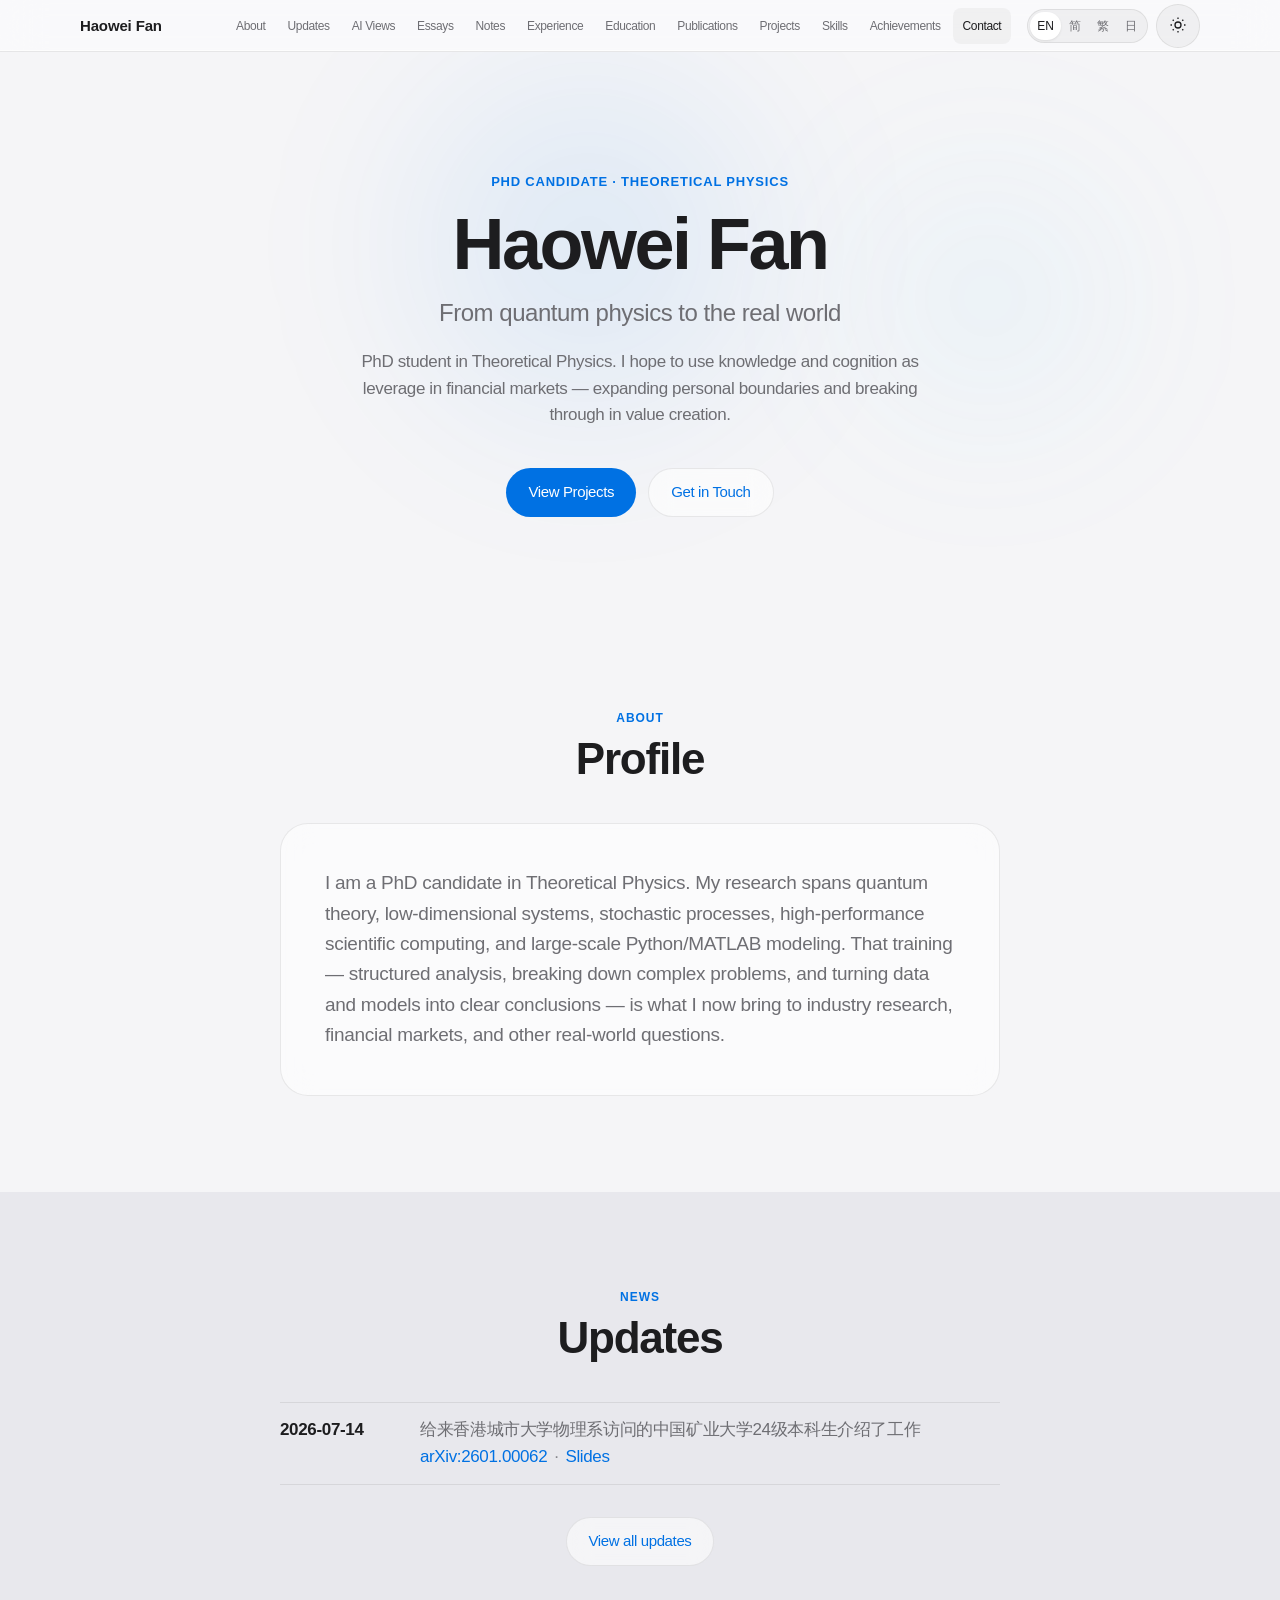
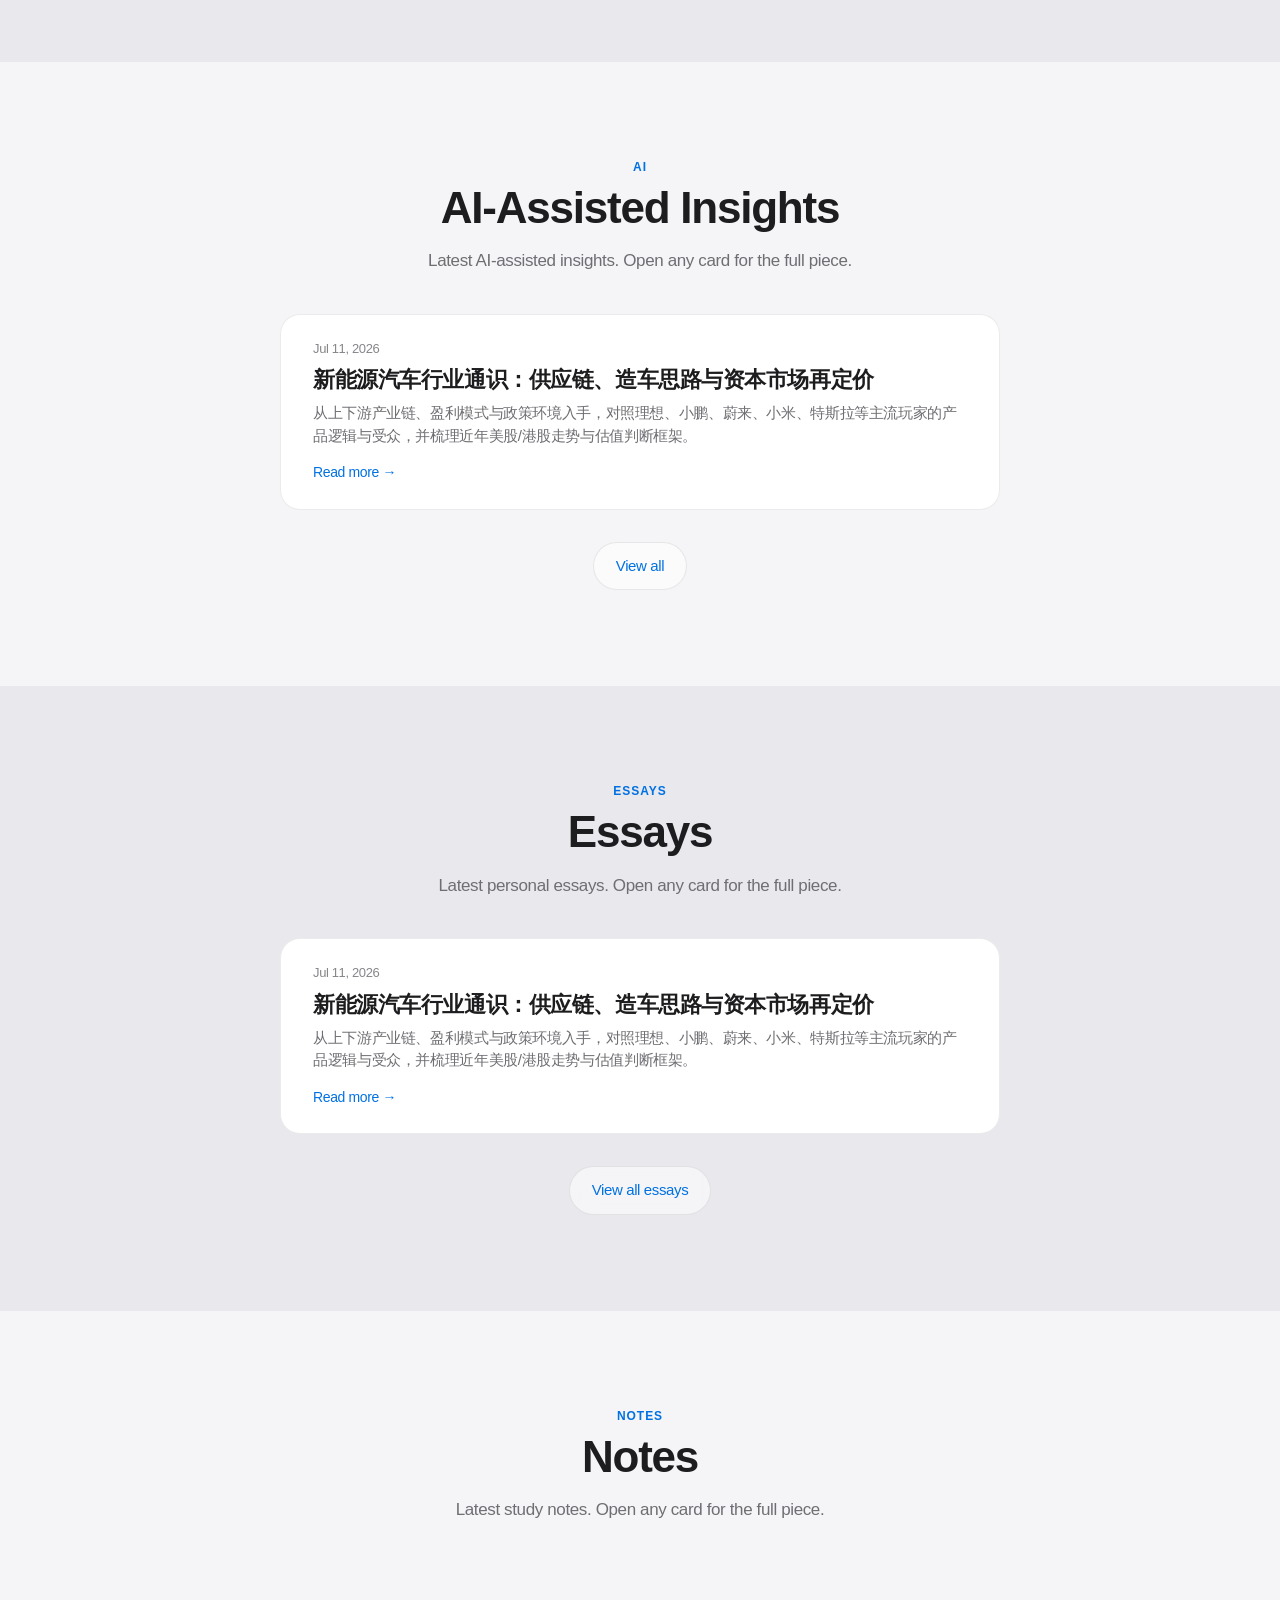
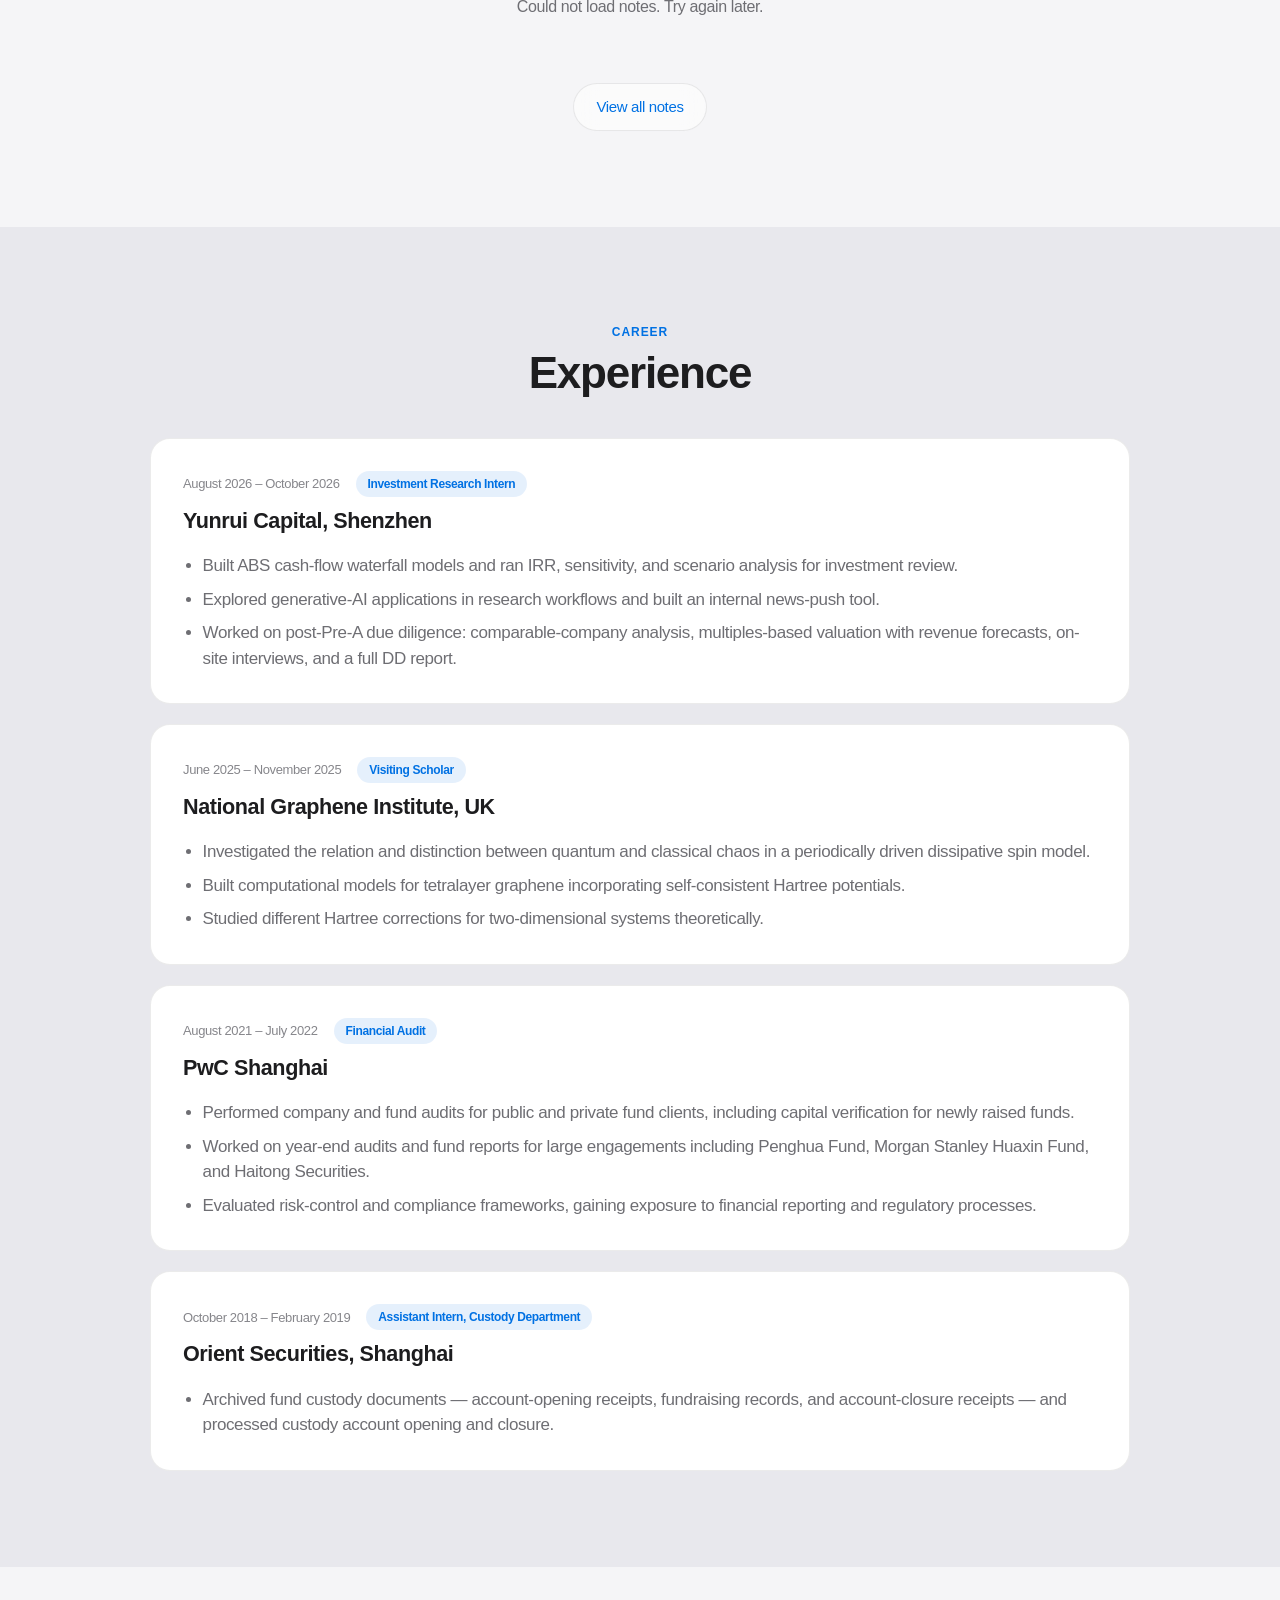
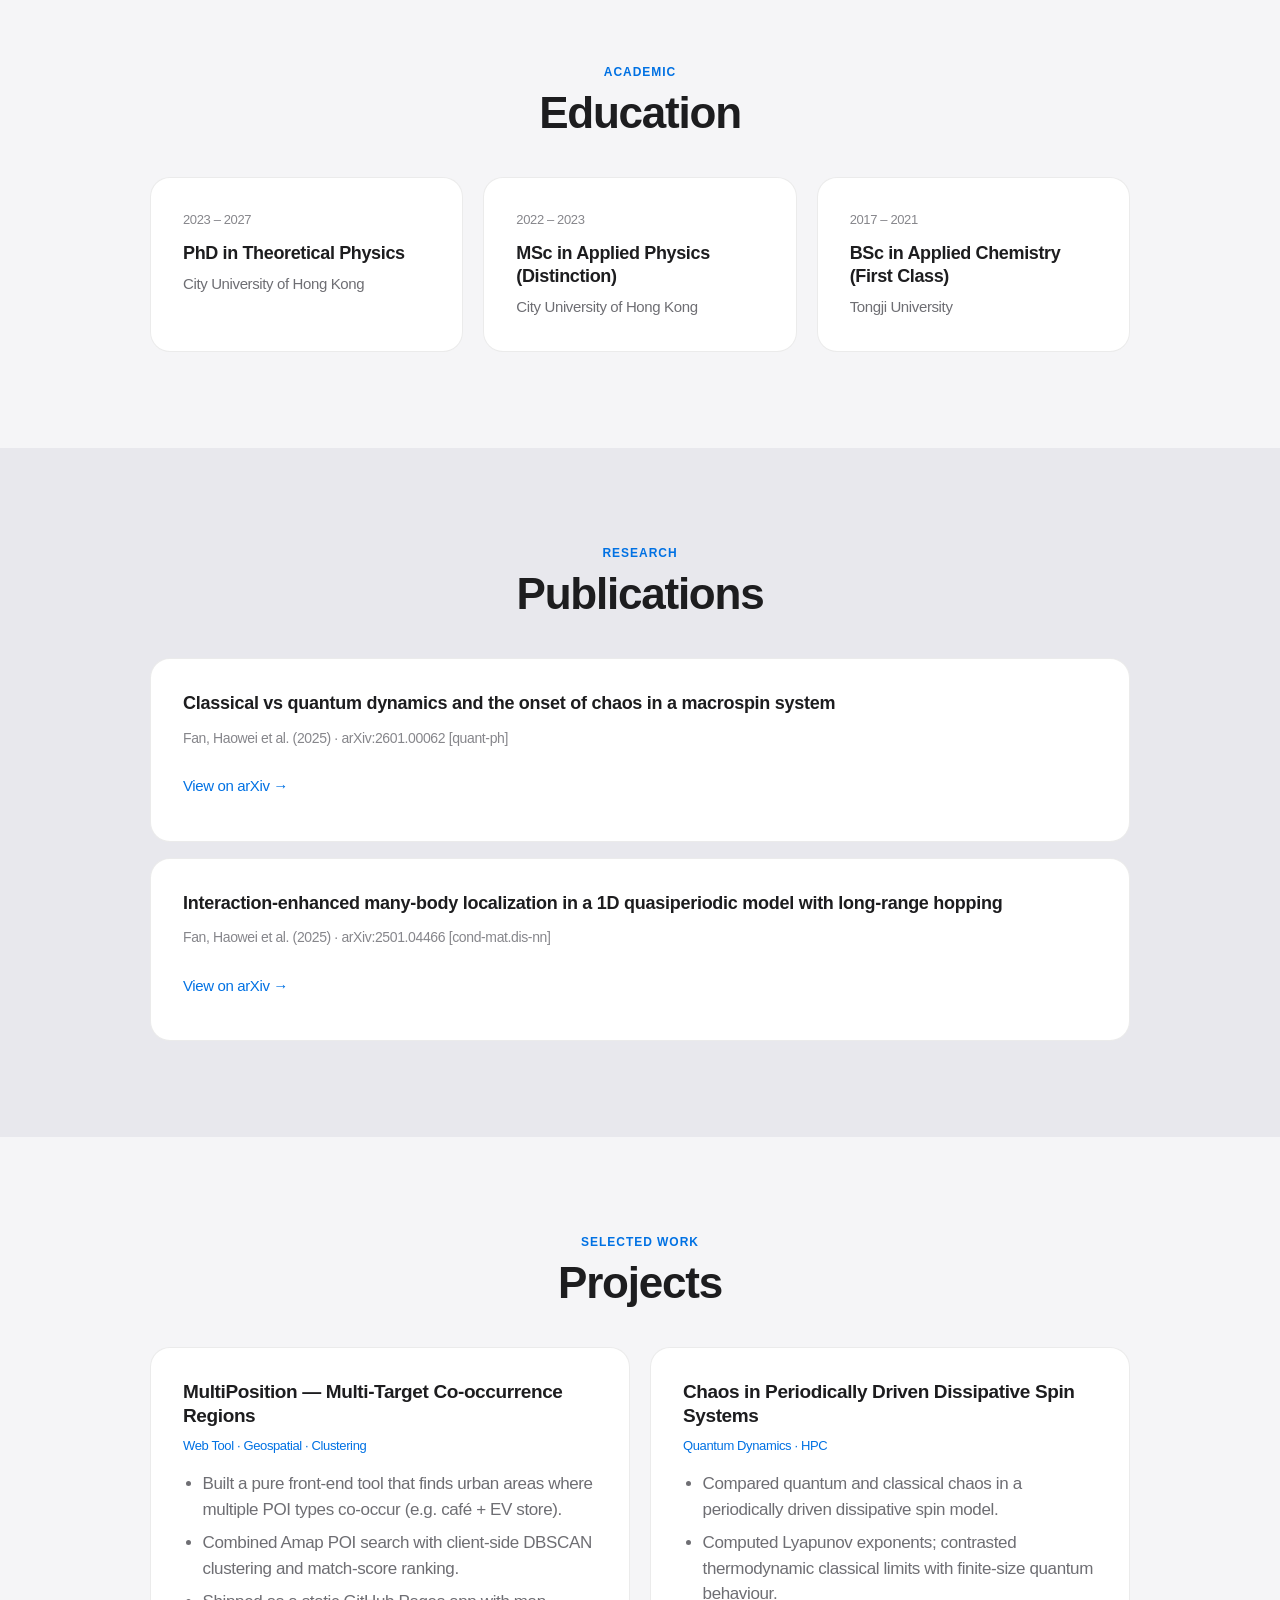
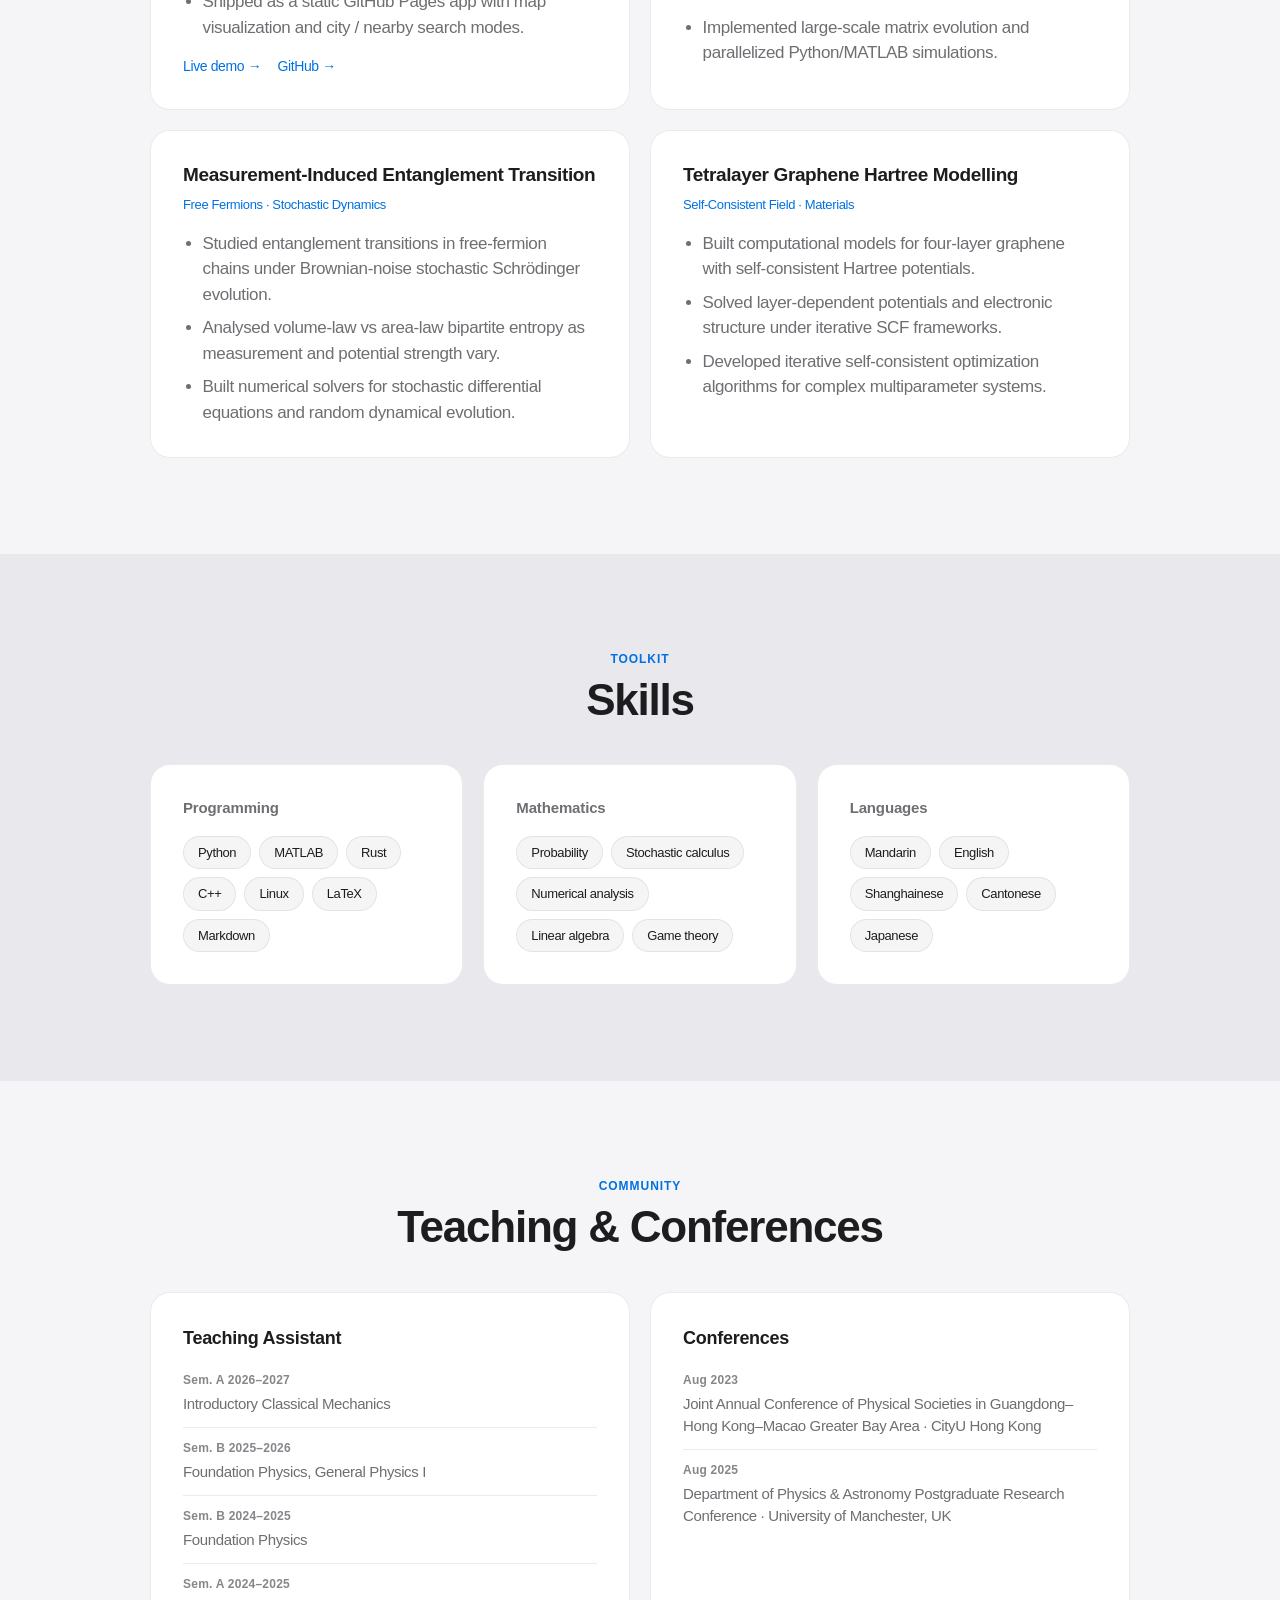
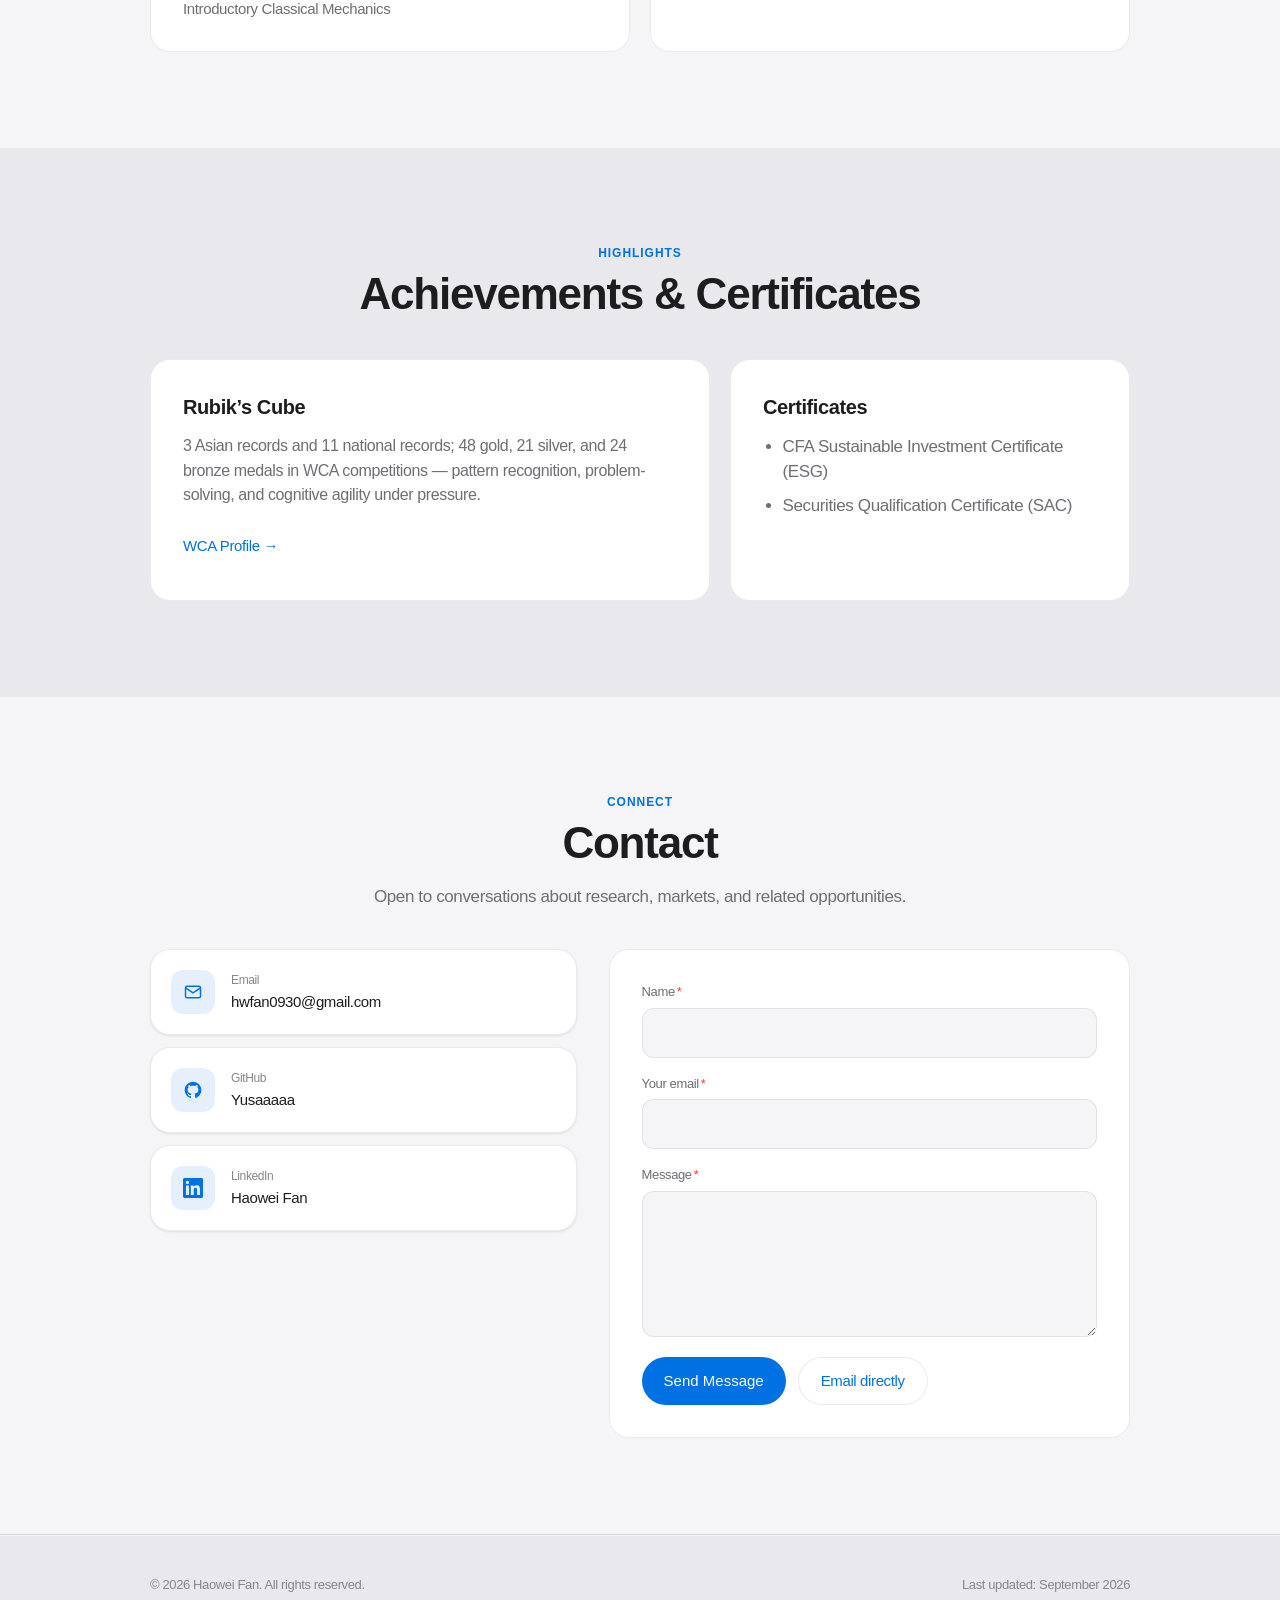
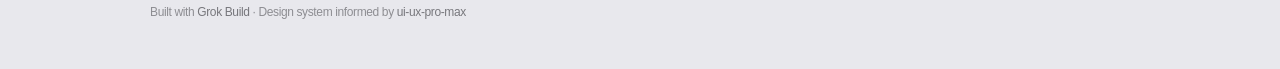
==== index.html @ 4ed83c85 "Broaden hero tagline and sync work experience from CV Drop the PE-locked positioning in favor of "fr" ====
<!DOCTYPE html>
<html lang="en">
<head>
  <meta charset="UTF-8" />
  <meta name="viewport" content="width=device-width, initial-scale=1.0" />
  <meta name="description" content="Haowei Fan — PhD candidate in Theoretical Physics. From quantum physics to the real world." />
  <meta name="author" content="Haowei Fan" />
  <meta property="og:title" content="Haowei Fan · Personal Homepage" />
  <meta property="og:description" content="PhD candidate in Theoretical Physics. From quantum physics to the real world — models, judgment, and value creation." />
  <meta property="og:type" content="website" />
  <meta name="theme-color" content="#f5f5f7" media="(prefers-color-scheme: light)" />
  <meta name="theme-color" content="#07090f" media="(prefers-color-scheme: dark)" />
  <title>Haowei Fan · Personal Homepage</title>
  <link rel="stylesheet" href="css/styles.css" />
</head>
<body>
  <a class="skip-link" href="#main" data-i18n="skip">Skip to content</a>

  <header class="site-header" id="top">
    <nav class="nav" aria-label="Primary">
      <a class="nav-brand" href="#top">
        <span class="nav-brand-en" data-i18n="brand">Haowei Fan</span>
        <span class="nav-brand-zh" data-i18n="brandZh" hidden>樊浩玮</span>
      </a>

      <button class="nav-toggle" id="navToggle" type="button" aria-expanded="false" aria-controls="navMenu" data-i18n-aria="menuToggle">
        <span class="nav-toggle-bar"></span>
        <span class="nav-toggle-bar"></span>
      </button>

      <div class="nav-menu" id="navMenu">
        <ul class="nav-links">
          <li><a href="#about" data-i18n="nav.about">About</a></li>
          <li><a href="#updates" data-i18n="nav.updates">Updates</a></li>
          <li><a href="#ai-views" data-i18n="nav.aiViews" data-nav-collection="ai_views">AI Views</a></li>
          <li><a href="#writing" data-i18n="nav.writing" data-nav-collection="writing">Essays</a></li>
          <li><a href="#notes" data-i18n="nav.notes" data-nav-collection="notes">Notes</a></li>
          <li><a href="#experience" data-i18n="nav.experience">Experience</a></li>
          <li><a href="#education" data-i18n="nav.education">Education</a></li>
          <li><a href="#publications" data-i18n="nav.publications">Publications</a></li>
          <li><a href="#projects" data-i18n="nav.projects">Projects</a></li>
          <li><a href="#skills" data-i18n="nav.skills">Skills</a></li>
          <li><a href="#achievements" data-i18n="nav.achievements">Achievements</a></li>
          <li><a href="#contact" data-i18n="nav.contact">Contact</a></li>
        </ul>
        <div class="nav-actions">
          <div class="lang-switch" role="group" aria-label="Language">
            <button type="button" class="lang-btn" data-lang="en" aria-pressed="true">EN</button>
            <button type="button" class="lang-btn" data-lang="zh" aria-pressed="false">简</button>
            <button type="button" class="lang-btn" data-lang="zh-Hant" aria-pressed="false">繁</button>
            <button type="button" class="lang-btn" data-lang="ja" aria-pressed="false">日</button>
          </div>
          <button type="button" class="theme-toggle" id="themeToggle" data-i18n-aria="themeToggle" aria-label="Toggle theme">
            <span class="theme-icon theme-icon-sun" aria-hidden="true">
              <svg width="18" height="18" viewBox="0 0 24 24" fill="none" stroke="currentColor" stroke-width="1.75"><circle cx="12" cy="12" r="4"/><path d="M12 2v2M12 20v2M4.93 4.93l1.41 1.41M17.66 17.66l1.41 1.41M2 12h2M20 12h2M4.93 19.07l1.41-1.41M17.66 6.34l1.41-1.41"/></svg>
            </span>
            <span class="theme-icon theme-icon-moon" aria-hidden="true">
              <svg width="18" height="18" viewBox="0 0 24 24" fill="none" stroke="currentColor" stroke-width="1.75"><path d="M21 14.5A8.5 8.5 0 1 1 9.5 3a7 7 0 0 0 11.5 11.5z"/></svg>
            </span>
          </button>
        </div>
      </div>
    </nav>
  </header>

  <main id="main">
    <!-- Hero -->
    <section class="hero" aria-labelledby="hero-title">
      <div class="container hero-inner">
        <p class="hero-eyebrow reveal" data-i18n="hero.eyebrow">PhD Candidate · Theoretical Physics</p>
        <h1 class="hero-title reveal" id="hero-title">
          <span data-i18n="hero.name">Haowei Fan</span>
        </h1>
        <p class="hero-subtitle reveal" data-i18n="hero.subtitle">
          From quantum physics to the real world
        </p>
        <p class="hero-lead reveal" data-i18n="hero.lead">
          PhD student in Theoretical Physics. I hope to use knowledge and cognition as leverage in financial markets — expanding personal boundaries and breaking through in value creation.
        </p>
        <div class="hero-cta reveal">
          <a class="btn btn-primary" href="#projects" data-i18n="hero.ctaProjects">View Projects</a>
          <a class="btn btn-secondary" href="#contact" data-i18n="hero.ctaContact">Get in Touch</a>
        </div>
      </div>
    </section>

    <!-- About -->
    <section class="section" id="about" aria-labelledby="about-title">
      <div class="container">
        <header class="section-header reveal">
          <p class="section-label" data-i18n="about.label">About</p>
          <h2 class="section-title" id="about-title" data-i18n="about.title">Profile</h2>
        </header>
        <div class="about-card reveal">
          <p class="about-text" data-i18n="about.body">
            I am a PhD candidate in Theoretical Physics. My research spans quantum theory, low-dimensional systems, stochastic processes, high-performance scientific computing, and large-scale Python/MATLAB modeling. That training — structured analysis, breaking down complex problems, and turning data and models into clear conclusions — is what I now bring to industry research, financial markets, and other real-world questions.
          </p>
        </div>
      </div>
    </section>

    <!-- Updates — simple date + note + links; home shows latest 10 -->
    <section class="section section-alt" id="updates" aria-labelledby="updates-title">
      <div class="container">
        <header class="section-header reveal">
          <p class="section-label" data-i18n="updates.label">Updates</p>
          <h2 class="section-title" id="updates-title" data-i18n="updates.title">Updates</h2>
        </header>
        <ul class="news-list reveal" id="updatesHomeList" aria-live="polite">
          <li class="news-empty" data-i18n="updates.loading">Loading…</li>
        </ul>
        <div class="writing-footer reveal" id="updatesHomeFooter" hidden>
          <a class="btn btn-secondary" href="updates.html" data-i18n="updates.viewAll">View all updates</a>
        </div>
      </div>
    </section>

    <!-- AI Views -->
    <section class="section" id="ai-views" aria-labelledby="ai-views-title">
      <div class="container">
        <header class="section-header reveal">
          <p class="section-label" data-i18n="aiViews.label">AI</p>
          <h2 class="section-title" id="ai-views-title" data-i18n="aiViews.title">AI-Assisted Insights</h2>
          <p class="section-desc" data-i18n="aiViews.descHome">
            Latest AI-assisted insights. Open any card for the full piece.
          </p>
        </header>
        <div class="writing-list" id="aiViewsHomeList" aria-live="polite">
          <p class="writing-empty" data-i18n="aiViews.loading">Loading…</p>
        </div>
        <div class="writing-footer reveal">
          <a class="btn btn-secondary" href="ai-views.html" data-i18n="aiViews.viewAll">View all</a>
        </div>
      </div>
    </section>

    <!-- Essays / Writing -->
    <section class="section section-alt" id="writing" aria-labelledby="writing-title">
      <div class="container">
        <header class="section-header reveal">
          <p class="section-label" data-i18n="writing.label">Essays</p>
          <h2 class="section-title" id="writing-title" data-i18n="writing.title">Essays</h2>
          <p class="section-desc" data-i18n="writing.descHome">
            Latest personal essays. Open any card for the full piece.
          </p>
        </header>
        <div class="writing-list" id="writingHomeList" aria-live="polite">
          <p class="writing-empty" data-i18n="writing.loading">Loading…</p>
        </div>
        <div class="writing-footer reveal">
          <a class="btn btn-secondary" href="writing.html" data-i18n="writing.viewAll">View all essays</a>
        </div>
      </div>
    </section>

    <!-- Notes -->
    <section class="section" id="notes" aria-labelledby="notes-title">
      <div class="container">
        <header class="section-header reveal">
          <p class="section-label" data-i18n="notes.label">Notes</p>
          <h2 class="section-title" id="notes-title" data-i18n="notes.title">Notes</h2>
          <p class="section-desc" data-i18n="notes.descHome">
            Latest study notes. Open any card for the full piece.
          </p>
        </header>
        <div class="writing-list" id="notesHomeList" aria-live="polite">
          <p class="writing-empty" data-i18n="notes.loading">Loading…</p>
        </div>
        <div class="writing-footer reveal">
          <a class="btn btn-secondary" href="notes.html" data-i18n="notes.viewAll">View all notes</a>
        </div>
      </div>
    </section>

    <!-- Experience -->
    <section class="section section-alt" id="experience" aria-labelledby="experience-title">
      <div class="container">
        <header class="section-header reveal">
          <p class="section-label" data-i18n="experience.label">Career</p>
          <h2 class="section-title" id="experience-title" data-i18n="experience.title">Experience</h2>
        </header>
        <div class="timeline">
          <article class="timeline-item card reveal">
            <div class="timeline-meta">
              <span class="timeline-date" data-i18n="exp.yunrui.date">August 2026 – October 2026</span>
              <span class="timeline-role" data-i18n="exp.yunrui.role">Investment Research Intern</span>
            </div>
            <h3 class="timeline-org" data-i18n="exp.yunrui.org">Yunrui Capital, Shenzhen</h3>
            <ul class="bullet-list">
              <li data-i18n="exp.yunrui.b1">Built ABS cash-flow waterfall models and ran IRR, sensitivity, and scenario analysis for investment review.</li>
              <li data-i18n="exp.yunrui.b2">Explored generative-AI applications in research workflows and built an internal news-push tool.</li>
              <li data-i18n="exp.yunrui.b3">Worked on post-Pre-A due diligence: comparable-company analysis, multiples-based valuation with revenue forecasts, on-site interviews, and a full DD report.</li>
            </ul>
          </article>
          <article class="timeline-item card reveal">
            <div class="timeline-meta">
              <span class="timeline-date" data-i18n="exp.ngi.date">June 2025 – November 2025</span>
              <span class="timeline-role" data-i18n="exp.ngi.role">Visiting Scholar</span>
            </div>
            <h3 class="timeline-org" data-i18n="exp.ngi.org">National Graphene Institute, UK</h3>
            <ul class="bullet-list">
              <li data-i18n="exp.ngi.b1">Investigated the relation and distinction between quantum and classical chaos in a periodically driven dissipative spin model.</li>
              <li data-i18n="exp.ngi.b2">Built computational models for tetralayer graphene incorporating self-consistent Hartree potentials.</li>
              <li data-i18n="exp.ngi.b3">Studied different Hartree corrections for two-dimensional systems theoretically.</li>
            </ul>
          </article>
          <article class="timeline-item card reveal">
            <div class="timeline-meta">
              <span class="timeline-date" data-i18n="exp.pwc.date">August 2021 – July 2022</span>
              <span class="timeline-role" data-i18n="exp.pwc.role">Financial Audit</span>
            </div>
            <h3 class="timeline-org" data-i18n="exp.pwc.org">PwC Shanghai</h3>
            <ul class="bullet-list">
              <li data-i18n="exp.pwc.b1">Performed company and fund audits for public and private fund clients, including capital verification for newly raised funds.</li>
              <li data-i18n="exp.pwc.b2">Worked on year-end audits and fund reports for large engagements including Penghua Fund, Morgan Stanley Huaxin Fund, and Haitong Securities.</li>
              <li data-i18n="exp.pwc.b3">Evaluated risk-control and compliance frameworks, gaining exposure to financial reporting and regulatory processes.</li>
            </ul>
          </article>
          <article class="timeline-item card reveal">
            <div class="timeline-meta">
              <span class="timeline-date" data-i18n="exp.orient.date">October 2018 – February 2019</span>
              <span class="timeline-role" data-i18n="exp.orient.role">Assistant Intern, Custody Department</span>
            </div>
            <h3 class="timeline-org" data-i18n="exp.orient.org">Orient Securities, Shanghai</h3>
            <ul class="bullet-list">
              <li data-i18n="exp.orient.b1">Archived fund custody documents — account-opening receipts, fundraising records, and account-closure receipts — and processed custody account opening and closure.</li>
            </ul>
          </article>
        </div>
      </div>
    </section>

    <!-- Education -->
    <section class="section" id="education" aria-labelledby="education-title">
      <div class="container">
        <header class="section-header reveal">
          <p class="section-label" data-i18n="education.label">Academic</p>
          <h2 class="section-title" id="education-title" data-i18n="education.title">Education</h2>
        </header>
        <div class="edu-grid">
          <article class="edu-card card reveal">
            <p class="edu-years">2023 – 2027</p>
            <h3 class="edu-degree" data-i18n="edu.phd.degree">PhD in Theoretical Physics</h3>
            <p class="edu-school" data-i18n="edu.phd.school">City University of Hong Kong</p>
          </article>
          <article class="edu-card card reveal">
            <p class="edu-years">2022 – 2023</p>
            <h3 class="edu-degree" data-i18n="edu.msc.degree">MSc in Applied Physics (Distinction)</h3>
            <p class="edu-school" data-i18n="edu.msc.school">City University of Hong Kong</p>
          </article>
          <article class="edu-card card reveal">
            <p class="edu-years">2017 – 2021</p>
            <h3 class="edu-degree" data-i18n="edu.bsc.degree">BSc in Applied Chemistry (First Class)</h3>
            <p class="edu-school" data-i18n="edu.bsc.school">Tongji University</p>
          </article>
        </div>
      </div>
    </section>

    <!-- Publications -->
    <section class="section section-alt" id="publications" aria-labelledby="publications-title">
      <div class="container">
        <header class="section-header reveal">
          <p class="section-label" data-i18n="publications.label">Research</p>
          <h2 class="section-title" id="publications-title" data-i18n="publications.title">Publications</h2>
        </header>
        <div class="pub-list">
          <article class="pub-card card reveal">
            <h3 class="pub-title">Classical vs quantum dynamics and the onset of chaos in a macrospin system</h3>
            <p class="pub-meta">Fan, Haowei et al. (2025) · arXiv:2601.00062 [quant-ph]</p>
            <a class="text-link" href="https://arxiv.org/abs/2601.00062" target="_blank" rel="noopener noreferrer" data-i18n="publications.view">View on arXiv →</a>
          </article>
          <article class="pub-card card reveal">
            <h3 class="pub-title">Interaction-enhanced many-body localization in a 1D quasiperiodic model with long-range hopping</h3>
            <p class="pub-meta">Fan, Haowei et al. (2025) · arXiv:2501.04466 [cond-mat.dis-nn]</p>
            <a class="text-link" href="https://arxiv.org/abs/2501.04466" target="_blank" rel="noopener noreferrer" data-i18n="publications.view">View on arXiv →</a>
          </article>
        </div>
      </div>
    </section>

    <!-- Projects -->
    <section class="section" id="projects" aria-labelledby="projects-title">
      <div class="container">
        <header class="section-header reveal">
          <p class="section-label" data-i18n="projects.label">Selected Work</p>
          <h2 class="section-title" id="projects-title" data-i18n="projects.title">Projects</h2>
        </header>
        <div class="project-grid">
          <article class="project-card card reveal">
            <h3 class="project-title" data-i18n="proj.multiposition.title">MultiPosition — Multi-Target Co-occurrence Regions</h3>
            <p class="project-tag" data-i18n="proj.multiposition.tag">Web Tool · Geospatial · Clustering</p>
            <ul class="bullet-list">
              <li data-i18n="proj.multiposition.b1">Built a pure front-end tool that finds urban areas where multiple POI types co-occur (e.g. café + EV store).</li>
              <li data-i18n="proj.multiposition.b2">Combined Amap POI search with client-side DBSCAN clustering and match-score ranking.</li>
              <li data-i18n="proj.multiposition.b3">Shipped as a static GitHub Pages app with map visualization and city / nearby search modes.</li>
            </ul>
            <p class="project-links">
              <a href="https://yusaaaaa.github.io/multi-poi-finder/" target="_blank" rel="noopener noreferrer" data-i18n="proj.multiposition.demo">Live demo →</a>
              <a href="https://github.com/Yusaaaaa/multi-poi-finder" target="_blank" rel="noopener noreferrer" data-i18n="proj.multiposition.repo">GitHub →</a>
            </p>
          </article>
          <article class="project-card card reveal">
            <h3 class="project-title" data-i18n="proj.chaos.title">Chaos in Periodically Driven Dissipative Spin Systems</h3>
            <p class="project-tag" data-i18n="proj.chaos.tag">Quantum Dynamics · HPC</p>
            <ul class="bullet-list">
              <li data-i18n="proj.chaos.b1">Compared quantum and classical chaos in a periodically driven dissipative spin model.</li>
              <li data-i18n="proj.chaos.b2">Computed Lyapunov exponents; contrasted thermodynamic classical limits with finite-size quantum behaviour.</li>
              <li data-i18n="proj.chaos.b3">Implemented large-scale matrix evolution and parallelized Python/MATLAB simulations.</li>
            </ul>
          </article>
          <article class="project-card card reveal">
            <h3 class="project-title" data-i18n="proj.mient.title">Measurement-Induced Entanglement Transition</h3>
            <p class="project-tag" data-i18n="proj.mient.tag">Free Fermions · Stochastic Dynamics</p>
            <ul class="bullet-list">
              <li data-i18n="proj.mient.b1">Studied entanglement transitions in free-fermion chains under Brownian-noise stochastic Schrödinger evolution.</li>
              <li data-i18n="proj.mient.b2">Analysed volume-law vs area-law bipartite entropy as measurement and potential strength vary.</li>
              <li data-i18n="proj.mient.b3">Built numerical solvers for stochastic differential equations and random dynamical evolution.</li>
            </ul>
          </article>
          <article class="project-card card reveal">
            <h3 class="project-title" data-i18n="proj.graphene.title">Tetralayer Graphene Hartree Modelling</h3>
            <p class="project-tag" data-i18n="proj.graphene.tag">Self-Consistent Field · Materials</p>
            <ul class="bullet-list">
              <li data-i18n="proj.graphene.b1">Built computational models for four-layer graphene with self-consistent Hartree potentials.</li>
              <li data-i18n="proj.graphene.b2">Solved layer-dependent potentials and electronic structure under iterative SCF frameworks.</li>
              <li data-i18n="proj.graphene.b3">Developed iterative self-consistent optimization algorithms for complex multiparameter systems.</li>
            </ul>
          </article>
        </div>
      </div>
    </section>

    <!-- Skills -->
    <section class="section section-alt" id="skills" aria-labelledby="skills-title">
      <div class="container">
        <header class="section-header reveal">
          <p class="section-label" data-i18n="skills.label">Toolkit</p>
          <h2 class="section-title" id="skills-title" data-i18n="skills.title">Skills</h2>
        </header>
        <div class="skills-grid">
          <div class="skill-group card reveal">
            <h3 class="skill-group-title" data-i18n="skills.prog">Programming</h3>
            <div class="chip-row">
              <span class="chip">Python</span>
              <span class="chip">MATLAB</span>
              <span class="chip">Rust</span>
              <span class="chip">C++</span>
              <span class="chip">Linux</span>
              <span class="chip">LaTeX</span>
              <span class="chip">Markdown</span>
            </div>
          </div>
          <div class="skill-group card reveal">
            <h3 class="skill-group-title" data-i18n="skills.math">Mathematics</h3>
            <div class="chip-row">
              <span class="chip" data-i18n="skills.math.prob">Probability</span>
              <span class="chip" data-i18n="skills.math.stoch">Stochastic calculus</span>
              <span class="chip" data-i18n="skills.math.num">Numerical analysis</span>
              <span class="chip" data-i18n="skills.math.la">Linear algebra</span>
              <span class="chip" data-i18n="skills.math.game">Game theory</span>
            </div>
          </div>
          <div class="skill-group card reveal">
            <h3 class="skill-group-title" data-i18n="skills.lang">Languages</h3>
            <div class="chip-row">
              <span class="chip" data-i18n="skills.lang.zh">Mandarin</span>
              <span class="chip" data-i18n="skills.lang.en">English</span>
              <span class="chip" data-i18n="skills.lang.sh">Shanghainese</span>
              <span class="chip" data-i18n="skills.lang.yue">Cantonese</span>
              <span class="chip" data-i18n="skills.lang.ja">Japanese</span>
            </div>
          </div>
        </div>
      </div>
    </section>

    <!-- Teaching & Conferences -->
    <section class="section" id="teaching" aria-labelledby="teaching-title">
      <div class="container">
        <header class="section-header reveal">
          <p class="section-label" data-i18n="teaching.label">Community</p>
          <h2 class="section-title" id="teaching-title" data-i18n="teaching.title">Teaching & Conferences</h2>
        </header>
        <div class="two-col">
          <div class="card reveal">
            <h3 class="subhead" data-i18n="teaching.ta">Teaching Assistant</h3>
            <ul class="simple-list">
              <li><span class="list-date">Sem. A 2026–2027</span><span data-i18n="teaching.t1">Introductory Classical Mechanics</span></li>
              <li><span class="list-date">Sem. B 2025–2026</span><span data-i18n="teaching.t3">Foundation Physics, General Physics I</span></li>
              <li><span class="list-date">Sem. B 2024–2025</span><span data-i18n="teaching.t2">Foundation Physics</span></li>
              <li><span class="list-date">Sem. A 2024–2025</span><span data-i18n="teaching.t1">Introductory Classical Mechanics</span></li>
            </ul>
          </div>
          <div class="card reveal">
            <h3 class="subhead" data-i18n="teaching.conf">Conferences</h3>
            <ul class="simple-list conf-list">
              <li>
                <span class="list-date">Aug 2023</span>
                <span data-i18n="teaching.c1">Joint Annual Conference of Physical Societies in Guangdong–Hong Kong–Macao Greater Bay Area · CityU Hong Kong</span>
              </li>
              <li>
                <span class="list-date">Aug 2025</span>
                <span data-i18n="teaching.c2">Department of Physics & Astronomy Postgraduate Research Conference · University of Manchester, UK</span>
              </li>
            </ul>
          </div>
        </div>
      </div>
    </section>

    <!-- Achievements -->
    <section class="section section-alt" id="achievements" aria-labelledby="achievements-title">
      <div class="container">
        <header class="section-header reveal">
          <p class="section-label" data-i18n="achievements.label">Highlights</p>
          <h2 class="section-title" id="achievements-title" data-i18n="achievements.title">Achievements & Certificates</h2>
        </header>
        <div class="achieve-grid">
          <article class="achieve-card card reveal">
            <h3 class="achieve-title" data-i18n="ach.cube.title">Rubik’s Cube</h3>
            <p class="achieve-body" data-i18n="ach.cube.body">
              3 Asian records and 11 national records; 48 gold, 21 silver, and 24 bronze medals in WCA competitions — pattern recognition, problem-solving, and cognitive agility under pressure.
            </p>
            <a class="text-link" href="https://www.worldcubeassociation.org/persons/2009FANH01" target="_blank" rel="noopener noreferrer" data-i18n="ach.cube.link">WCA Profile →</a>
          </article>
          <article class="achieve-card card reveal">
            <h3 class="achieve-title" data-i18n="ach.cert.title">Certificates</h3>
            <ul class="bullet-list">
              <li data-i18n="ach.cert.cfa">CFA Sustainable Investment Certificate (ESG)</li>
              <li data-i18n="ach.cert.sac">Securities Qualification Certificate (SAC)</li>
            </ul>
          </article>
        </div>
      </div>
    </section>

    <!-- Contact -->
    <section class="section" id="contact" aria-labelledby="contact-title">
      <div class="container">
        <header class="section-header reveal">
          <p class="section-label" data-i18n="contact.label">Connect</p>
          <h2 class="section-title" id="contact-title" data-i18n="contact.title">Contact</h2>
          <p class="section-desc" data-i18n="contact.desc">Open to conversations about research, markets, and related opportunities.</p>
        </header>

        <div class="contact-layout">
          <div class="contact-info reveal">
            <a class="contact-row" href="mailto:hwfan0930@gmail.com">
              <span class="contact-icon" aria-hidden="true">
                <svg width="20" height="20" viewBox="0 0 24 24" fill="none" stroke="currentColor" stroke-width="1.75"><rect x="3" y="5" width="18" height="14" rx="2"/><path d="m3 7 9 6 9-6"/></svg>
              </span>
              <span>
                <span class="contact-label" data-i18n="contact.email">Email</span>
                <span class="contact-value">hwfan0930@gmail.com</span>
              </span>
            </a>
            <a class="contact-row" href="https://github.com/Yusaaaaa" target="_blank" rel="noopener noreferrer">
              <span class="contact-icon" aria-hidden="true">
                <svg width="20" height="20" viewBox="0 0 24 24" fill="currentColor"><path d="M12 2C6.477 2 2 6.477 2 12c0 4.42 2.865 8.166 6.839 9.489.5.092.682-.217.682-.482 0-.237-.008-.866-.013-1.7-2.782.604-3.369-1.341-3.369-1.341-.454-1.155-1.11-1.463-1.11-1.463-.908-.62.069-.608.069-.608 1.003.07 1.531 1.03 1.531 1.03.892 1.529 2.341 1.087 2.91.832.092-.647.35-1.088.636-1.338-2.22-.253-4.555-1.11-4.555-4.943 0-1.091.39-1.984 1.029-2.683-.103-.253-.446-1.27.098-2.647 0 0 .84-.269 2.75 1.025A9.578 9.578 0 0 1 12 6.836c.85.004 1.705.114 2.504.336 1.909-1.294 2.747-1.025 2.747-1.025.546 1.377.203 2.394.1 2.647.64.699 1.028 1.592 1.028 2.683 0 3.842-2.339 4.687-4.566 4.935.359.309.678.919.678 1.852 0 1.336-.012 2.415-.012 2.743 0 .267.18.578.688.48C19.138 20.161 22 16.416 22 12c0-5.523-4.477-10-10-10z"/></svg>
              </span>
              <span>
                <span class="contact-label">GitHub</span>
                <span class="contact-value">Yusaaaaa</span>
              </span>
            </a>
            <a class="contact-row" href="https://www.linkedin.com/in/haowei-fan" target="_blank" rel="noopener noreferrer">
              <span class="contact-icon" aria-hidden="true">
                <svg width="20" height="20" viewBox="0 0 24 24" fill="currentColor"><path d="M20.447 20.452h-3.554v-5.569c0-1.328-.027-3.037-1.852-3.037-1.853 0-2.136 1.445-2.136 2.939v5.667H9.351V9h3.414v1.561h.046c.477-.9 1.637-1.85 3.37-1.85 3.601 0 4.267 2.37 4.267 5.455v6.286zM5.337 7.433a2.062 2.062 0 0 1-2.063-2.065 2.064 2.064 0 1 1 2.063 2.065zm1.782 13.019H3.555V9h3.564v11.452zM22.225 0H1.771C.792 0 0 .774 0 1.729v20.542C0 23.227.792 24 1.771 24h20.451C23.2 24 24 23.227 24 22.271V1.729C24 .774 23.2 0 22.222 0h.003z"/></svg>
              </span>
              <span>
                <span class="contact-label">LinkedIn</span>
                <span class="contact-value" data-i18n="contact.linkedin">Haowei Fan</span>
              </span>
            </a>
          </div>

          <form class="contact-form card reveal" id="contactForm" novalidate>
            <div class="form-field">
              <label for="name"><span data-i18n="contact.form.name">Name</span><span class="required" aria-hidden="true">*</span></label>
              <input type="text" id="name" name="name" autocomplete="name" required aria-required="true" aria-describedby="name-error" />
              <p class="field-error" id="name-error" role="alert" hidden></p>
            </div>
            <div class="form-field">
              <label for="email"><span data-i18n="contact.form.email">Your email</span><span class="required" aria-hidden="true">*</span></label>
              <input type="email" id="email" name="email" autocomplete="email" inputmode="email" required aria-required="true" aria-describedby="email-error" />
              <p class="field-error" id="email-error" role="alert" hidden></p>
            </div>
            <div class="form-field">
              <label for="message"><span data-i18n="contact.form.message">Message</span><span class="required" aria-hidden="true">*</span></label>
              <textarea id="message" name="message" rows="5" required aria-required="true" aria-describedby="message-error"></textarea>
              <p class="field-error" id="message-error" role="alert" hidden></p>
            </div>
            <p class="form-status" id="formStatus" role="status" aria-live="polite" hidden></p>
            <div class="form-actions">
              <button type="submit" class="btn btn-primary" data-i18n="contact.form.submit">Send Message</button>
              <a class="btn btn-secondary" href="mailto:hwfan0930@gmail.com" data-i18n="contact.form.mailto">Email directly</a>
            </div>
          </form>
        </div>
      </div>
    </section>
  </main>

  <footer class="site-footer">
    <div class="container footer-inner">
      <div class="footer-brand">
        <p data-i18n="footer.copy">© 2026 Haowei Fan. All rights reserved.</p>
        <p class="footer-credit" data-i18n-html="footer.credit">Built with <a href="https://x.ai/grok" target="_blank" rel="noopener noreferrer">Grok Build</a> · Design system informed by <a href="https://github.com/nextlevelbuilder/ui-ux-pro-max-skill" target="_blank" rel="noopener noreferrer">ui-ux-pro-max</a></p>
      </div>
      <p class="footer-meta" data-i18n="footer.updated">Last updated: September 2026</p>
    </div>
  </footer>

  <script src="js/i18n.js"></script>
  <script src="js/main.js"></script>
  <script src="js/writing.js"></script>
  <script src="js/updates.js"></script>
</body>
</html>
---- css/styles.css ----
/* ==========================================================================
   Haowei Fan — Personal Homepage
   Apple Spatial / Liquid Glass × ui-ux-pro-max (portfolio, spacious minimal)
   ========================================================================== */

:root {
  /* Semantic tokens (design-system/MASTER.md) */
  --color-primary: #1d1d1f;
  --color-on-primary: #ffffff;
  --color-secondary: #6e6e73;
  --color-accent: #0071e3;
  --color-accent-hover: #0077ed;
  --color-background: #f5f5f7;
  --color-foreground: #1d1d1f;
  --color-muted: #e8e8ed;
  --color-border: rgba(0, 0, 0, 0.08);
  --color-destructive: #ff3b30;
  --color-elevated: #ffffff;
  --color-chip: rgba(0, 0, 0, 0.04);
  --color-accent-soft: rgba(0, 113, 227, 0.1);
  --color-header: rgba(251, 251, 253, 0.72);
  --color-glass: rgba(255, 255, 255, 0.55);
  --color-glass-border: rgba(255, 255, 255, 0.45);

  /* Legacy aliases used in markup */
  --bg: var(--color-background);
  --bg-elevated: var(--color-elevated);
  --bg-alt: var(--color-muted);
  --text: var(--color-foreground);
  --text-secondary: var(--color-secondary);
  --text-tertiary: #86868b;
  --border: var(--color-border);
  --accent: var(--color-accent);
  --accent-hover: var(--color-accent-hover);
  --accent-soft: var(--color-accent-soft);
  --header-bg: var(--color-header);
  --chip-bg: var(--color-chip);
  --focus-ring: 0 0 0 4px rgba(0, 113, 227, 0.28);

  /* Elevation scale (dimensional layering) */
  --elevation-1: 0 1px 2px rgba(0, 0, 0, 0.04), 0 1px 3px rgba(0, 0, 0, 0.06);
  --elevation-2: 0 2px 8px rgba(0, 0, 0, 0.06), 0 4px 16px rgba(0, 0, 0, 0.04);
  --elevation-3: 0 8px 24px rgba(0, 0, 0, 0.08), 0 2px 8px rgba(0, 0, 0, 0.04);
  --elevation-4: 0 16px 48px rgba(0, 0, 0, 0.12), 0 4px 12px rgba(0, 0, 0, 0.06);
  --shadow: var(--elevation-2);
  --shadow-hover: var(--elevation-4);

  /* Glass */
  --glass-blur: 20px;
  --glass-saturate: 180%;

  /* Type + layout */
  --font: -apple-system, BlinkMacSystemFont, "SF Pro Text", "SF Pro Display",
    "Segoe UI", "Helvetica Neue", Helvetica, Arial, "PingFang SC",
    "Hiragino Sans GB", "Hiragino Kaku Gothic ProN", "Hiragino Sans",
    "Yu Gothic UI", "Yu Gothic", "Meiryo", "Microsoft YaHei", sans-serif;
  --radius: 20px;
  --radius-sm: 12px;
  --radius-lg: 28px;
  --radius-pill: 980px;
  --nav-h: 52px;
  --max: 980px;
  --space-1: 4px;
  --space-2: 8px;
  --space-3: 12px;
  --space-4: 16px;
  --space-5: 20px;
  --space-6: 24px;
  --space-8: 32px;
  --space-10: 40px;
  --space-12: 48px;
  --space-16: 64px;
  --space-20: 80px;
  --space-24: 96px;

  /* Motion (150–300ms micro; longer for enter) */
  --duration-fast: 150ms;
  --duration: 220ms;
  --duration-slow: 300ms;
  --ease: cubic-bezier(0.25, 0.1, 0.25, 1);
  --ease-out: cubic-bezier(0.16, 1, 0.3, 1);
  --ease-spring: cubic-bezier(0.34, 1.2, 0.64, 1);
}

/* Dark defaults (overridden below for cyber-glass tokens) */
:root {
  --neon: transparent;
  --neon-soft: transparent;
  --neon-violet: transparent;
  --surface-glass: var(--color-elevated);
  --code-bg: var(--color-chip);
  --code-fg: var(--color-foreground);
  --grid-line: transparent;
  --glow-accent: transparent;
  --glow-card: transparent;
  --glow-card-hover: transparent;
}

[data-theme="dark"] {
  /* Cyber-glass: deep terminal navy + restrained cyan neon */
  --color-primary: #e8eef7;
  --color-on-primary: #05070c;
  --color-secondary: #8b9bb0;
  --color-accent: #3db4ff;
  --color-accent-hover: #6ec8ff;
  --color-background: #07090f;
  --color-foreground: #e8eef7;
  --color-muted: #0c111a;
  --color-border: rgba(56, 189, 248, 0.14);
  --color-destructive: #ff6b6b;
  --color-elevated: rgba(14, 20, 32, 0.78);
  --color-chip: rgba(34, 211, 238, 0.08);
  --color-accent-soft: rgba(61, 180, 255, 0.14);
  --color-header: rgba(7, 10, 18, 0.72);
  --color-glass: rgba(12, 18, 30, 0.55);
  --color-glass-border: rgba(56, 189, 248, 0.18);
  --text-tertiary: #6b7c93;
  --neon: #22d3ee;
  --neon-soft: rgba(34, 211, 238, 0.45);
  --neon-violet: rgba(139, 92, 246, 0.35);
  --surface-glass: rgba(14, 20, 32, 0.72);
  --code-bg: #0d1117;
  --code-fg: #7dd3fc;
  --grid-line: rgba(34, 211, 238, 0.035);
  --glow-accent: 0 0 22px rgba(61, 180, 255, 0.35);
  --glow-card: 0 0 0 1px rgba(56, 189, 248, 0.06),
    0 8px 32px rgba(0, 0, 0, 0.45);
  --glow-card-hover: 0 0 0 1px rgba(34, 211, 238, 0.22),
    0 0 28px rgba(34, 211, 238, 0.1), 0 12px 40px rgba(0, 0, 0, 0.55);
  --elevation-1: 0 1px 2px rgba(0, 0, 0, 0.5);
  --elevation-2: 0 2px 14px rgba(0, 0, 0, 0.5);
  --elevation-3: 0 8px 28px rgba(0, 0, 0, 0.55);
  --elevation-4: 0 16px 48px rgba(0, 0, 0, 0.6);
  --focus-ring: 0 0 0 3px rgba(34, 211, 238, 0.28);
  --glass-blur: 24px;
  --glass-saturate: 160%;
}

@media (prefers-color-scheme: dark) {
  :root:not([data-theme="light"]) {
    --color-primary: #e8eef7;
    --color-on-primary: #05070c;
    --color-secondary: #8b9bb0;
    --color-accent: #3db4ff;
    --color-accent-hover: #6ec8ff;
    --color-background: #07090f;
    --color-foreground: #e8eef7;
    --color-muted: #0c111a;
    --color-border: rgba(56, 189, 248, 0.14);
    --color-destructive: #ff6b6b;
    --color-elevated: rgba(14, 20, 32, 0.78);
    --color-chip: rgba(34, 211, 238, 0.08);
    --color-accent-soft: rgba(61, 180, 255, 0.14);
    --color-header: rgba(7, 10, 18, 0.72);
    --color-glass: rgba(12, 18, 30, 0.55);
    --color-glass-border: rgba(56, 189, 248, 0.18);
    --text-tertiary: #6b7c93;
    --neon: #22d3ee;
    --neon-soft: rgba(34, 211, 238, 0.45);
    --neon-violet: rgba(139, 92, 246, 0.35);
    --surface-glass: rgba(14, 20, 32, 0.72);
    --code-bg: #0d1117;
    --code-fg: #7dd3fc;
    --grid-line: rgba(34, 211, 238, 0.035);
    --glow-accent: 0 0 22px rgba(61, 180, 255, 0.35);
    --glow-card: 0 0 0 1px rgba(56, 189, 248, 0.06),
      0 8px 32px rgba(0, 0, 0, 0.45);
    --glow-card-hover: 0 0 0 1px rgba(34, 211, 238, 0.22),
      0 0 28px rgba(34, 211, 238, 0.1), 0 12px 40px rgba(0, 0, 0, 0.55);
    --elevation-1: 0 1px 2px rgba(0, 0, 0, 0.5);
    --elevation-2: 0 2px 14px rgba(0, 0, 0, 0.5);
    --elevation-3: 0 8px 28px rgba(0, 0, 0, 0.55);
    --elevation-4: 0 16px 48px rgba(0, 0, 0, 0.6);
    --focus-ring: 0 0 0 3px rgba(34, 211, 238, 0.28);
    --glass-blur: 24px;
    --glass-saturate: 160%;
  }
}

/* Reset & base */
*,
*::before,
*::after {
  box-sizing: border-box;
}

html {
  scroll-behavior: smooth;
  scroll-padding-top: calc(var(--nav-h) + 24px);
  -webkit-text-size-adjust: 100%;
}

body {
  margin: 0;
  font-family: var(--font);
  font-size: 17px;
  line-height: 1.5;
  letter-spacing: -0.022em;
  color: var(--text);
  background-color: var(--bg);
  background-image: linear-gradient(var(--grid-line) 1px, transparent 1px),
    linear-gradient(90deg, var(--grid-line) 1px, transparent 1px);
  background-size: 48px 48px;
  background-attachment: fixed;
  -webkit-font-smoothing: antialiased;
  -moz-osx-font-smoothing: grayscale;
  transition: background-color var(--duration-slow) var(--ease),
    color var(--duration-slow) var(--ease);
  touch-action: manipulation;
}

img {
  max-width: 100%;
  display: block;
}

a {
  color: var(--accent);
  text-decoration: none;
  cursor: pointer;
  transition: color var(--duration) var(--ease);
}

a:hover {
  color: var(--accent-hover);
}

button,
[role="button"],
input[type="submit"],
.btn,
.lang-btn,
.theme-toggle,
.nav-toggle,
.nav-links a,
.contact-row {
  cursor: pointer;
}

:focus-visible {
  outline: none;
  box-shadow: var(--focus-ring);
}

.skip-link {
  position: absolute;
  left: 12px;
  top: -100px;
  z-index: 1000;
  min-height: 44px;
  padding: 10px 16px;
  display: inline-flex;
  align-items: center;
  background: var(--accent);
  color: #fff;
  border-radius: var(--radius-sm);
  font-weight: 500;
}

.skip-link:focus {
  top: 12px;
  color: #fff;
}

.container {
  width: min(100% - 40px, var(--max));
  margin-inline: auto;
}

/* Header / Nav — frosted glass */
.site-header {
  position: sticky;
  top: 0;
  z-index: 100;
  height: var(--nav-h);
  padding-top: env(safe-area-inset-top, 0);
  background: var(--header-bg);
  backdrop-filter: saturate(var(--glass-saturate)) blur(var(--glass-blur));
  -webkit-backdrop-filter: saturate(var(--glass-saturate)) blur(var(--glass-blur));
  border-bottom: 1px solid var(--border);
  box-shadow: inset 0 -1px 0 var(--color-glass-border);
}

.nav {
  height: var(--nav-h);
  width: min(100% - 32px, 1120px);
  margin-inline: auto;
  display: flex;
  align-items: center;
  justify-content: space-between;
  gap: var(--space-4);
}

.nav-brand {
  font-size: 15px;
  font-weight: 600;
  letter-spacing: -0.01em;
  color: var(--text);
  flex-shrink: 0;
  min-height: 44px;
  display: inline-flex;
  align-items: center;
  transition: opacity var(--duration) var(--ease);
}

.nav-brand:hover {
  color: var(--text);
  opacity: 0.72;
}

.nav-menu {
  display: flex;
  align-items: center;
  gap: var(--space-2);
  flex: 1;
  justify-content: flex-end;
}

.nav-links {
  display: flex;
  align-items: center;
  gap: 2px;
  list-style: none;
  margin: 0;
  padding: 0;
}

.nav-links a {
  display: inline-flex;
  align-items: center;
  min-height: 36px;
  padding: 6px 10px;
  font-size: 12px;
  font-weight: 400;
  color: var(--text-secondary);
  border-radius: 8px;
  transition: color var(--duration) var(--ease),
    background var(--duration) var(--ease);
}

.nav-links a:hover,
.nav-links a.is-active {
  color: var(--text);
  background: var(--chip-bg);
  font-weight: 500;
}

.nav-actions {
  display: flex;
  align-items: center;
  gap: var(--space-2);
  margin-left: var(--space-2);
}

.lang-switch {
  display: inline-flex;
  padding: 2px;
  background: var(--chip-bg);
  border-radius: var(--radius-pill);
  border: 1px solid var(--border);
}

.lang-btn {
  appearance: none;
  border: none;
  background: transparent;
  color: var(--text-secondary);
  font: inherit;
  font-size: 12px;
  font-weight: 500;
  min-width: 28px;
  min-height: 28px;
  padding: 4px 7px;
  border-radius: var(--radius-pill);
  transition: background var(--duration) var(--ease),
    color var(--duration) var(--ease);
}

.lang-btn[aria-pressed="true"] {
  background: var(--bg-elevated);
  color: var(--text);
  box-shadow: var(--elevation-1);
}

.theme-toggle {
  appearance: none;
  border: 1px solid var(--border);
  background: var(--chip-bg);
  color: var(--text);
  width: 44px;
  height: 44px;
  border-radius: 50%;
  display: grid;
  place-items: center;
  transition: background var(--duration) var(--ease),
    transform var(--duration) var(--ease-spring);
}

.theme-toggle:hover {
  background: var(--bg-elevated);
}

.theme-toggle:active {
  transform: scale(0.94);
}

.theme-icon-moon {
  display: none;
}

[data-theme="dark"] .theme-icon-sun {
  display: none;
}

[data-theme="dark"] .theme-icon-moon {
  display: block;
}

@media (prefers-color-scheme: dark) {
  :root:not([data-theme="light"]) .theme-icon-sun {
    display: none;
  }
  :root:not([data-theme="light"]) .theme-icon-moon {
    display: block;
  }
}

.nav-toggle {
  display: none;
  appearance: none;
  border: none;
  background: transparent;
  width: 44px;
  height: 44px;
  padding: 12px;
  flex-direction: column;
  justify-content: center;
  gap: 6px;
}

.nav-toggle-bar {
  display: block;
  height: 1.5px;
  width: 100%;
  background: var(--text);
  border-radius: 2px;
  transition: transform var(--duration-slow) var(--ease),
    opacity var(--duration) var(--ease);
}

.nav-toggle[aria-expanded="true"] .nav-toggle-bar:first-child {
  transform: translateY(3.75px) rotate(45deg);
}

.nav-toggle[aria-expanded="true"] .nav-toggle-bar:last-child {
  transform: translateY(-3.75px) rotate(-45deg);
}

/* Hero — oversized type + soft aurora glass */
.hero {
  position: relative;
  padding: clamp(72px, 12vw, 120px) 0 clamp(64px, 10vw, 96px);
  text-align: center;
  overflow: hidden;
  isolation: isolate;
}

.hero::before,
.hero::after {
  content: "";
  position: absolute;
  border-radius: 50%;
  filter: blur(80px);
  opacity: 0.55;
  z-index: -1;
  pointer-events: none;
}

.hero::before {
  width: min(70vw, 520px);
  height: min(70vw, 520px);
  top: -12%;
  left: 50%;
  transform: translateX(-60%);
  background: radial-gradient(
    circle,
    rgba(0, 113, 227, 0.22),
    transparent 70%
  );
}

.hero::after {
  width: min(50vw, 380px);
  height: min(50vw, 380px);
  top: 10%;
  right: 8%;
  background: radial-gradient(
    circle,
    rgba(90, 200, 250, 0.18),
    transparent 70%
  );
}

[data-theme="dark"] .hero::before {
  background: radial-gradient(
    circle,
    rgba(61, 180, 255, 0.32),
    transparent 70%
  );
  opacity: 0.7;
}

[data-theme="dark"] .hero::after {
  background: radial-gradient(
    circle,
    rgba(139, 92, 246, 0.22),
    transparent 70%
  );
  opacity: 0.65;
}

@media (prefers-color-scheme: dark) {
  :root:not([data-theme="light"]) .hero::before {
    background: radial-gradient(
      circle,
      rgba(61, 180, 255, 0.32),
      transparent 70%
    );
    opacity: 0.7;
  }
  :root:not([data-theme="light"]) .hero::after {
    background: radial-gradient(
      circle,
      rgba(139, 92, 246, 0.22),
      transparent 70%
    );
    opacity: 0.65;
  }
}

[data-theme="dark"] .hero-eyebrow,
[data-theme="dark"] .section-label {
  text-shadow: 0 0 18px var(--neon-soft);
  letter-spacing: 0.1em;
}

@media (prefers-color-scheme: dark) {
  :root:not([data-theme="light"]) .hero-eyebrow,
  :root:not([data-theme="light"]) .section-label {
    text-shadow: 0 0 18px var(--neon-soft);
    letter-spacing: 0.1em;
  }
}

.hero-inner {
  max-width: 760px;
}

.hero-eyebrow {
  margin: 0 0 var(--space-4);
  font-size: 13px;
  font-weight: 600;
  letter-spacing: 0.06em;
  text-transform: uppercase;
  color: var(--accent);
}

.hero-title {
  margin: 0 0 var(--space-4);
  font-size: clamp(2.75rem, 9vw, 4.5rem);
  font-weight: 700;
  line-height: 1.02;
  letter-spacing: -0.035em;
}

.hero-subtitle {
  margin: 0 0 var(--space-5);
  font-size: clamp(1.15rem, 2.8vw, 1.5rem);
  font-weight: 400;
  line-height: 1.35;
  letter-spacing: -0.02em;
  color: var(--text-secondary);
}

.hero-lead {
  margin: 0 auto var(--space-10);
  max-width: 34em;
  font-size: 17px;
  line-height: 1.55;
  color: var(--text-secondary);
}

.hero-cta {
  display: flex;
  flex-wrap: wrap;
  gap: var(--space-3);
  justify-content: center;
}

/* Buttons */
.btn {
  display: inline-flex;
  align-items: center;
  justify-content: center;
  gap: var(--space-2);
  min-height: 44px;
  padding: 12px 22px;
  font: inherit;
  font-size: 15px;
  font-weight: 500;
  border-radius: var(--radius-pill);
  border: none;
  cursor: pointer;
  transition: background var(--duration) var(--ease),
    color var(--duration) var(--ease), transform var(--duration) var(--ease-spring),
    box-shadow var(--duration) var(--ease);
  text-decoration: none;
  touch-action: manipulation;
}

.btn:active {
  transform: scale(0.97);
}

.btn-primary {
  background: var(--accent);
  color: #fff;
  box-shadow: 0 1px 2px rgba(0, 113, 227, 0.2), var(--glow-accent);
}

.btn-primary:hover {
  background: var(--accent-hover);
  color: #fff;
  transform: scale(1.02);
  box-shadow: 0 4px 16px rgba(0, 113, 227, 0.28), var(--glow-accent);
}

.btn-secondary {
  background: var(--color-glass);
  color: var(--accent);
  border: 1px solid var(--border);
  backdrop-filter: blur(12px);
  -webkit-backdrop-filter: blur(12px);
}

.btn-secondary:hover {
  background: var(--bg-elevated);
  color: var(--accent-hover);
  border-color: var(--color-glass-border);
  box-shadow: var(--glow-card);
}

/* Sections — spacious rhythm */
.section {
  padding: clamp(64px, 10vw, 96px) 0;
}

.section-alt {
  background: var(--bg-alt);
}

.section-header {
  margin-bottom: var(--space-10);
  text-align: center;
}

.section-label {
  margin: 0 0 var(--space-2);
  font-size: 12px;
  font-weight: 600;
  letter-spacing: 0.08em;
  text-transform: uppercase;
  color: var(--accent);
}

.section-title {
  margin: 0;
  font-size: clamp(2rem, 4.5vw, 2.75rem);
  font-weight: 700;
  letter-spacing: -0.028em;
  line-height: 1.1;
}

.section-desc {
  margin: var(--space-4) auto 0;
  max-width: 32em;
  color: var(--text-secondary);
  font-size: 17px;
  line-height: 1.5;
}

/* Cards — dimensional layering (+ dark glass/neon via tokens) */
.card {
  background: var(--surface-glass);
  border: 1px solid var(--border);
  border-radius: var(--radius);
  box-shadow: var(--elevation-2), var(--glow-card);
  padding: var(--space-8);
  backdrop-filter: blur(14px) saturate(140%);
  -webkit-backdrop-filter: blur(14px) saturate(140%);
  transition: transform var(--duration-slow) var(--ease-out),
    box-shadow var(--duration-slow) var(--ease-out),
    border-color var(--duration) var(--ease);
}

@media (hover: hover) {
  .card:hover {
    transform: translateY(-3px);
    box-shadow: var(--elevation-4), var(--glow-card-hover);
    border-color: var(--color-glass-border);
  }
}

/* About — glass panel */
.about-card {
  max-width: 720px;
  margin-inline: auto;
  background: var(--color-glass);
  border: 1px solid var(--border);
  border-radius: var(--radius-lg);
  box-shadow: var(--elevation-2), var(--glow-card);
  padding: clamp(28px, 5vw, 44px);
  backdrop-filter: blur(16px) saturate(160%);
  -webkit-backdrop-filter: blur(16px) saturate(160%);
}

.about-text {
  margin: 0;
  font-size: clamp(17px, 2vw, 19px);
  line-height: 1.6;
  letter-spacing: -0.015em;
  color: var(--text-secondary);
  max-width: 65ch;
}

/* Updates — simple date + note + links */
.news-list {
  list-style: none;
  margin: 0;
  padding: 0;
  max-width: 720px;
  margin-inline: auto;
}

.news-item {
  display: grid;
  grid-template-columns: 7.5rem 1fr;
  gap: 0.75rem 1.25rem;
  padding: 0.9rem 0;
  border-bottom: 1px solid var(--border);
  font-size: clamp(15px, 1.6vw, 17px);
  line-height: 1.55;
  color: var(--text-secondary);
}

.news-item:first-child {
  border-top: 1px solid var(--border);
}

.news-date {
  font-weight: 600;
  font-variant-numeric: tabular-nums;
  color: var(--text);
  letter-spacing: -0.02em;
}

.news-body a {
  color: var(--accent);
  text-decoration: none;
  font-weight: 500;
}

.news-body a:hover {
  text-decoration: underline;
}

.news-empty {
  list-style: none;
  padding: 1rem 0;
  color: var(--text-tertiary);
  text-align: center;
}

.news-link-sep {
  color: var(--text-tertiary);
  margin: 0 0.15em;
}

@media (max-width: 560px) {
  .news-item {
    grid-template-columns: 1fr;
    gap: 0.25rem;
  }
}

/* Writing / notes */
.writing-list {
  display: flex;
  flex-direction: column;
  gap: var(--space-4);
  max-width: 720px;
  margin-inline: auto;
}

a.writing-card {
  display: block;
  text-decoration: none;
  color: inherit;
  cursor: pointer;
  padding: var(--space-6) var(--space-8);
}

a.writing-card:focus-visible {
  outline: 2px solid var(--accent);
  outline-offset: 3px;
}

.writing-card-meta {
  margin-bottom: var(--space-2);
  font-size: 13px;
  font-weight: 500;
  color: var(--text-tertiary);
  font-variant-numeric: tabular-nums;
}

.writing-card-title {
  margin: 0 0 var(--space-2);
  font-size: clamp(1.125rem, 2vw, 1.35rem);
  font-weight: 600;
  letter-spacing: -0.02em;
  line-height: 1.3;
  color: var(--text);
}

.writing-card-summary {
  margin: 0 0 var(--space-3);
  font-size: 15px;
  line-height: 1.5;
  color: var(--text-secondary);
}

.writing-card-more {
  font-size: 14px;
  font-weight: 500;
  color: var(--accent);
}

.writing-footer {
  display: flex;
  justify-content: center;
  margin-top: var(--space-8);
}

.writing-back {
  margin: 0 0 var(--space-6);
  font-size: 15px;
}

.writing-back a {
  color: var(--accent);
  text-decoration: none;
  font-weight: 500;
}

.writing-back a:hover {
  text-decoration: underline;
}

.writing-empty {
  margin: 0;
  text-align: center;
  color: var(--text-secondary);
  font-size: 16px;
  padding: var(--space-8);
}

.post-container {
  max-width: 720px;
}

.post-header {
  margin-bottom: var(--space-6);
}

.post-meta {
  margin: 0 0 var(--space-3);
  font-size: 14px;
  font-weight: 500;
  color: var(--text-tertiary);
  font-variant-numeric: tabular-nums;
}

.post-title {
  margin: 0;
  font-size: clamp(1.75rem, 4vw, 2.35rem);
  font-weight: 700;
  letter-spacing: -0.03em;
  line-height: 1.15;
}

.prose {
  padding: clamp(28px, 5vw, 40px);
  font-size: 17px;
  line-height: 1.65;
  color: var(--text-secondary);
  letter-spacing: -0.01em;
}

.prose > *:first-child {
  margin-top: 0;
}

.prose > *:last-child {
  margin-bottom: 0;
}

.prose h2,
.prose h3,
.prose h4 {
  color: var(--text);
  letter-spacing: -0.02em;
  line-height: 1.25;
  margin: 1.6em 0 0.6em;
}

.prose h2 {
  font-size: 1.35rem;
}

.prose h3 {
  font-size: 1.15rem;
}

.prose p,
.prose ul,
.prose ol {
  margin: 0 0 1em;
}

.prose ul,
.prose ol {
  padding-left: 1.35em;
}

.prose li {
  margin-bottom: 0.35em;
}

.prose a {
  color: var(--accent);
}

.prose code {
  font-family: ui-monospace, SFMono-Regular, Menlo, Monaco, Consolas, monospace;
  font-size: 0.9em;
  background: var(--code-bg);
  color: var(--code-fg);
  padding: 0.12em 0.4em;
  border-radius: 6px;
  border: 1px solid var(--border);
}

.prose pre {
  overflow-x: auto;
  padding: var(--space-4);
  border-radius: var(--radius);
  background: var(--code-bg);
  border: 1px solid var(--border);
  box-shadow: inset 0 0 40px var(--neon-soft);
  margin: 0 0 1em;
  color: var(--code-fg);
}

.prose pre code {
  background: none;
  border: none;
  padding: 0;
  color: inherit;
}

.prose blockquote {
  margin: 0 0 1em;
  padding: 0.25em 0 0.25em 1em;
  border-left: 3px solid var(--accent);
  color: var(--text-secondary);
  box-shadow: inset 3px 0 12px -6px var(--neon-soft);
}

.prose hr {
  border: none;
  border-top: 1px solid var(--border);
  margin: 2em 0;
}

.prose-fallback {
  white-space: pre-wrap;
  font-family: inherit;
  margin: 0;
}

/* Timeline / Experience */
.timeline {
  display: flex;
  flex-direction: column;
  gap: var(--space-5);
}

.timeline-meta {
  display: flex;
  flex-wrap: wrap;
  align-items: center;
  gap: var(--space-2) var(--space-4);
  margin-bottom: var(--space-2);
}

.timeline-date {
  font-size: 13px;
  font-weight: 500;
  color: var(--text-tertiary);
  font-variant-numeric: tabular-nums;
}

.timeline-role {
  font-size: 12px;
  font-weight: 600;
  color: var(--accent);
  background: var(--accent-soft);
  padding: 4px 12px;
  border-radius: var(--radius-pill);
}

.timeline-org {
  margin: 0 0 var(--space-4);
  font-size: clamp(1.15rem, 2vw, 1.35rem);
  font-weight: 600;
  letter-spacing: -0.02em;
}

.bullet-list {
  margin: 0;
  padding-left: 1.15em;
  color: var(--text-secondary);
}

.bullet-list li {
  margin-bottom: var(--space-2);
  line-height: 1.5;
}

.bullet-list li:last-child {
  margin-bottom: 0;
}

/* Education */
.edu-grid {
  display: grid;
  grid-template-columns: repeat(3, 1fr);
  gap: var(--space-5);
}

.edu-years {
  margin: 0 0 var(--space-3);
  font-size: 13px;
  font-weight: 500;
  color: var(--text-tertiary);
  font-variant-numeric: tabular-nums;
}

.edu-degree {
  margin: 0 0 var(--space-2);
  font-size: 18px;
  font-weight: 600;
  letter-spacing: -0.02em;
  line-height: 1.3;
}

.edu-school {
  margin: 0;
  color: var(--text-secondary);
  font-size: 15px;
}

/* Publications */
.pub-list {
  display: flex;
  flex-direction: column;
  gap: var(--space-4);
}

.pub-title {
  margin: 0 0 var(--space-3);
  font-size: 18px;
  font-weight: 600;
  letter-spacing: -0.015em;
  line-height: 1.35;
}

.pub-meta {
  margin: 0 0 var(--space-4);
  font-size: 14px;
  color: var(--text-tertiary);
  font-variant-numeric: tabular-nums;
}

.text-link {
  font-size: 15px;
  font-weight: 500;
  display: inline-flex;
  align-items: center;
  min-height: 44px;
}

/* Projects — portfolio grid */
.project-grid {
  display: grid;
  grid-template-columns: repeat(2, 1fr);
  gap: var(--space-5);
}

.project-title {
  margin: 0 0 var(--space-2);
  font-size: 19px;
  font-weight: 600;
  letter-spacing: -0.02em;
  line-height: 1.25;
}

.project-tag {
  margin: 0 0 var(--space-4);
  font-size: 13px;
  font-weight: 500;
  color: var(--accent);
}

.project-links {
  display: flex;
  flex-wrap: wrap;
  gap: var(--space-4);
  margin: var(--space-4) 0 0;
  font-size: 14px;
  font-weight: 500;
}

.project-links a {
  color: var(--accent);
  text-decoration: none;
}

.project-links a:hover {
  text-decoration: underline;
}

/* Skills */
.skills-grid {
  display: grid;
  grid-template-columns: repeat(3, 1fr);
  gap: var(--space-5);
}

.skill-group-title {
  margin: 0 0 var(--space-4);
  font-size: 15px;
  font-weight: 600;
  color: var(--text-secondary);
  letter-spacing: -0.01em;
}

.chip-row {
  display: flex;
  flex-wrap: wrap;
  gap: var(--space-2);
}

.chip {
  display: inline-flex;
  align-items: center;
  min-height: 32px;
  padding: 6px 14px;
  font-size: 13px;
  font-weight: 500;
  color: var(--text);
  background: var(--chip-bg);
  border: 1px solid var(--border);
  border-radius: var(--radius-pill);
  transition: background var(--duration) var(--ease),
    border-color var(--duration) var(--ease);
}

@media (hover: hover) {
  .chip:hover {
    background: var(--accent-soft);
    border-color: transparent;
  }
}

/* Teaching */
.two-col {
  display: grid;
  grid-template-columns: 1fr 1fr;
  gap: var(--space-5);
}

.subhead {
  margin: 0 0 var(--space-5);
  font-size: 18px;
  font-weight: 600;
  letter-spacing: -0.015em;
}

.simple-list {
  list-style: none;
  margin: 0;
  padding: 0;
}

.simple-list li {
  display: flex;
  flex-direction: column;
  gap: var(--space-1);
  padding: var(--space-3) 0;
  border-bottom: 1px solid var(--border);
  color: var(--text-secondary);
  font-size: 15px;
  line-height: 1.45;
}

.simple-list li:first-child {
  padding-top: 0;
}

.simple-list li:last-child {
  border-bottom: none;
  padding-bottom: 0;
}

.list-date {
  font-size: 12px;
  font-weight: 600;
  color: var(--text-tertiary);
  letter-spacing: 0.02em;
  font-variant-numeric: tabular-nums;
}

/* Achievements */
.achieve-grid {
  display: grid;
  grid-template-columns: 1.4fr 1fr;
  gap: var(--space-5);
}

.achieve-title {
  margin: 0 0 var(--space-3);
  font-size: 20px;
  font-weight: 600;
  letter-spacing: -0.02em;
}

.achieve-body {
  margin: 0 0 var(--space-4);
  color: var(--text-secondary);
  font-size: 16px;
  line-height: 1.55;
}

/* Contact */
.contact-layout {
  display: grid;
  grid-template-columns: 0.9fr 1.1fr;
  gap: var(--space-8);
  align-items: start;
}

.contact-info {
  display: flex;
  flex-direction: column;
  gap: var(--space-3);
}

.contact-row {
  display: flex;
  align-items: center;
  gap: var(--space-4);
  min-height: 72px;
  padding: var(--space-5) var(--space-5);
  background: var(--bg-elevated);
  border: 1px solid var(--border);
  border-radius: var(--radius);
  box-shadow: var(--elevation-1);
  color: inherit;
  transition: transform var(--duration-slow) var(--ease-out),
    box-shadow var(--duration-slow) var(--ease-out);
}

@media (hover: hover) {
  .contact-row:hover {
    transform: translateY(-2px);
    box-shadow: var(--elevation-3);
    color: inherit;
  }
}

.contact-icon {
  display: grid;
  place-items: center;
  width: 44px;
  height: 44px;
  border-radius: 12px;
  background: var(--accent-soft);
  color: var(--accent);
  flex-shrink: 0;
}

.contact-label {
  display: block;
  font-size: 12px;
  font-weight: 500;
  color: var(--text-tertiary);
  margin-bottom: 2px;
}

.contact-value {
  display: block;
  font-size: 15px;
  font-weight: 500;
  color: var(--text);
  word-break: break-word;
}

.contact-form {
  display: flex;
  flex-direction: column;
  gap: var(--space-4);
}

.form-field {
  display: flex;
  flex-direction: column;
  gap: 6px;
}

.form-field label {
  font-size: 13px;
  font-weight: 500;
  color: var(--text-secondary);
}

.form-field .required {
  color: var(--color-destructive);
  margin-left: 2px;
}

.form-field input,
.form-field textarea {
  font: inherit;
  font-size: 16px; /* ≥16px avoids iOS zoom */
  color: var(--text);
  background: var(--bg);
  border: 1px solid var(--border);
  border-radius: var(--radius-sm);
  min-height: 44px;
  padding: 12px 14px;
  transition: border-color var(--duration) var(--ease),
    box-shadow var(--duration) var(--ease);
  resize: vertical;
  width: 100%;
}

.form-field textarea {
  min-height: 120px;
}

.form-field input:focus,
.form-field textarea:focus {
  outline: none;
  border-color: var(--accent);
  box-shadow: var(--focus-ring);
}

.form-field input.error,
.form-field textarea.error {
  border-color: var(--color-destructive);
}

.field-error {
  margin: 0;
  font-size: 13px;
  color: var(--color-destructive);
  min-height: 1.2em;
}

.form-status {
  margin: 0;
  padding: var(--space-3) var(--space-4);
  border-radius: var(--radius-sm);
  font-size: 14px;
  line-height: 1.45;
}

.form-status.is-info {
  background: var(--accent-soft);
  color: var(--accent);
}

.form-status.is-error {
  background: rgba(255, 59, 48, 0.12);
  color: var(--color-destructive);
}

.form-actions {
  display: flex;
  flex-wrap: wrap;
  gap: var(--space-3);
  margin-top: var(--space-1);
}

/* Footer */
.site-footer {
  padding: var(--space-10) 0 calc(var(--space-12) + env(safe-area-inset-bottom, 0));
  border-top: 1px solid var(--border);
  background: var(--bg-alt);
  box-shadow: inset 0 1px 0 var(--color-glass-border);
}

.footer-inner {
  display: flex;
  flex-wrap: wrap;
  justify-content: space-between;
  align-items: flex-start;
  gap: var(--space-3) var(--space-6);
  font-size: 13px;
  color: var(--text-tertiary);
}

.footer-brand {
  display: flex;
  flex-direction: column;
  gap: var(--space-2);
  max-width: 40rem;
}

.footer-inner p,
.footer-brand p {
  margin: 0;
}

.footer-credit {
  font-size: 12px;
  line-height: 1.5;
  color: var(--text-tertiary);
  opacity: 0.92;
}

.footer-credit a {
  color: var(--text-secondary);
  text-decoration: none;
  border-bottom: 1px solid transparent;
  transition: color var(--duration) var(--ease),
    border-color var(--duration) var(--ease);
}

.footer-credit a:hover {
  color: var(--accent);
  border-bottom-color: var(--accent);
}

.footer-meta {
  flex-shrink: 0;
}

/* Dark-only: chip / form surfaces read as code panels */
[data-theme="dark"] .chip,
[data-theme="dark"] .lang-switch,
[data-theme="dark"] .theme-toggle {
  border-color: var(--color-glass-border);
}

[data-theme="dark"] .chip {
  font-family: ui-monospace, SFMono-Regular, Menlo, Monaco, Consolas, monospace;
  font-size: 12px;
  letter-spacing: 0.01em;
}

[data-theme="dark"] .form-field input,
[data-theme="dark"] .form-field textarea,
[data-theme="dark"] .contact-row {
  background: var(--surface-glass);
  backdrop-filter: blur(12px);
  -webkit-backdrop-filter: blur(12px);
  border-color: var(--border);
  box-shadow: var(--glow-card);
}

[data-theme="dark"] .timeline-role {
  box-shadow: 0 0 12px rgba(61, 180, 255, 0.15);
}

[data-theme="dark"] .section-alt {
  background: linear-gradient(
    180deg,
    rgba(12, 17, 26, 0.92) 0%,
    rgba(8, 11, 18, 0.96) 100%
  );
  box-shadow: inset 0 1px 0 rgba(56, 189, 248, 0.06),
    inset 0 -1px 0 rgba(56, 189, 248, 0.04);
}

[data-theme="dark"] .site-footer {
  background: rgba(6, 8, 14, 0.95);
}

@media (prefers-color-scheme: dark) {
  :root:not([data-theme="light"]) .chip {
    font-family: ui-monospace, SFMono-Regular, Menlo, Monaco, Consolas, monospace;
    font-size: 12px;
    letter-spacing: 0.01em;
  }

  :root:not([data-theme="light"]) .form-field input,
  :root:not([data-theme="light"]) .form-field textarea,
  :root:not([data-theme="light"]) .contact-row {
    background: var(--surface-glass);
    backdrop-filter: blur(12px);
    -webkit-backdrop-filter: blur(12px);
    border-color: var(--border);
    box-shadow: var(--glow-card);
  }

  :root:not([data-theme="light"]) .timeline-role {
    box-shadow: 0 0 12px rgba(61, 180, 255, 0.15);
  }

  :root:not([data-theme="light"]) .section-alt {
    background: linear-gradient(
      180deg,
      rgba(12, 17, 26, 0.92) 0%,
      rgba(8, 11, 18, 0.96) 100%
    );
    box-shadow: inset 0 1px 0 rgba(56, 189, 248, 0.06),
      inset 0 -1px 0 rgba(56, 189, 248, 0.04);
  }

  :root:not([data-theme="light"]) .site-footer {
    background: rgba(6, 8, 14, 0.95);
  }
}

/* Reveal animation — staggered via --delay */
.reveal {
  opacity: 0;
  transform: translateY(16px);
  transition: opacity 0.65s var(--ease-out), transform 0.65s var(--ease-out);
  transition-delay: var(--delay, 0ms);
}

.reveal.is-visible {
  opacity: 1;
  transform: none;
}

@media (prefers-reduced-motion: reduce) {
  html {
    scroll-behavior: auto;
  }

  .reveal {
    opacity: 1;
    transform: none;
    transition: none;
  }

  .hero::before,
  .hero::after {
    display: none;
  }

  .card:hover,
  .contact-row:hover,
  .btn-primary:hover,
  .btn:active,
  .theme-toggle:active {
    transform: none;
  }
}

/* Responsive breakpoints: 375 / 768 / 900 / 1024 / 1440 */
@media (max-width: 1024px) {
  .nav-links a {
    padding: 6px 8px;
    font-size: 11px;
  }
}

@media (max-width: 900px) {
  .edu-grid,
  .skills-grid {
    grid-template-columns: 1fr;
  }

  .project-grid,
  .two-col,
  .achieve-grid,
  .contact-layout {
    grid-template-columns: 1fr;
  }

  .nav-toggle {
    display: flex;
    order: 2;
  }

  .nav-brand {
    order: 1;
  }

  .nav-menu {
    position: fixed;
    inset: calc(var(--nav-h) + env(safe-area-inset-top, 0px)) 0 auto 0;
    flex-direction: column;
    align-items: stretch;
    gap: 0;
    padding: var(--space-3) var(--space-5) var(--space-5);
    background: var(--header-bg);
    backdrop-filter: saturate(var(--glass-saturate)) blur(var(--glass-blur));
    -webkit-backdrop-filter: saturate(var(--glass-saturate)) blur(var(--glass-blur));
    border-bottom: 1px solid var(--border);
    transform: translateY(-120%);
    opacity: 0;
    pointer-events: none;
    transition: transform var(--duration-slow) var(--ease-out),
      opacity var(--duration) var(--ease);
    max-height: calc(100dvh - var(--nav-h));
    overflow-y: auto;
  }

  .nav-menu.is-open {
    transform: none;
    opacity: 1;
    pointer-events: auto;
  }

  .nav-links {
    flex-direction: column;
    align-items: stretch;
    gap: 2px;
  }

  .nav-links a {
    min-height: 44px;
    padding: 12px 14px;
    font-size: 15px;
  }

  .nav-actions {
    margin: var(--space-3) 0 0;
    padding-top: var(--space-3);
    border-top: 1px solid var(--border);
    justify-content: space-between;
  }
}

@media (max-width: 480px) {
  .container {
    width: min(100% - 28px, var(--max));
  }

  .card {
    padding: var(--space-6);
  }

  .form-actions {
    flex-direction: column;
  }

  .form-actions .btn {
    width: 100%;
  }
}

@media (min-width: 1440px) {
  .hero-title {
    font-size: 4.75rem;
  }
}
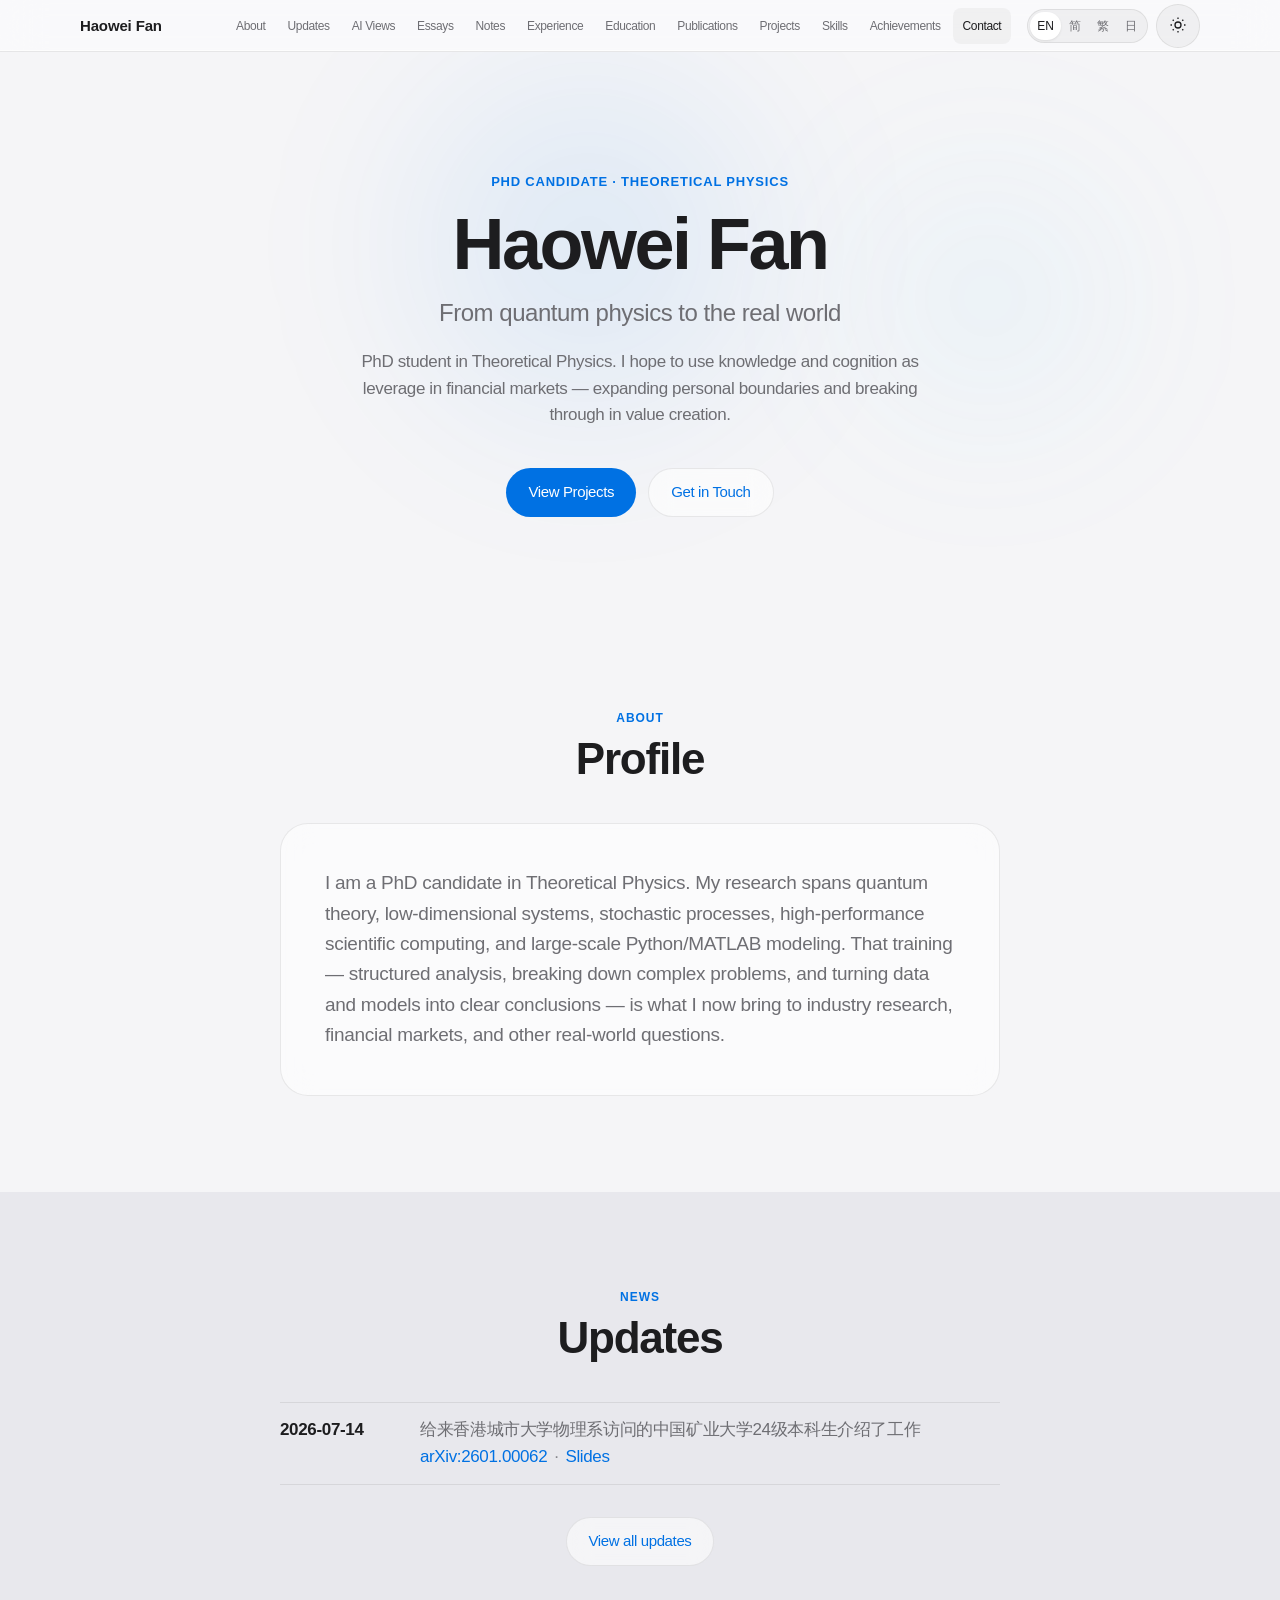
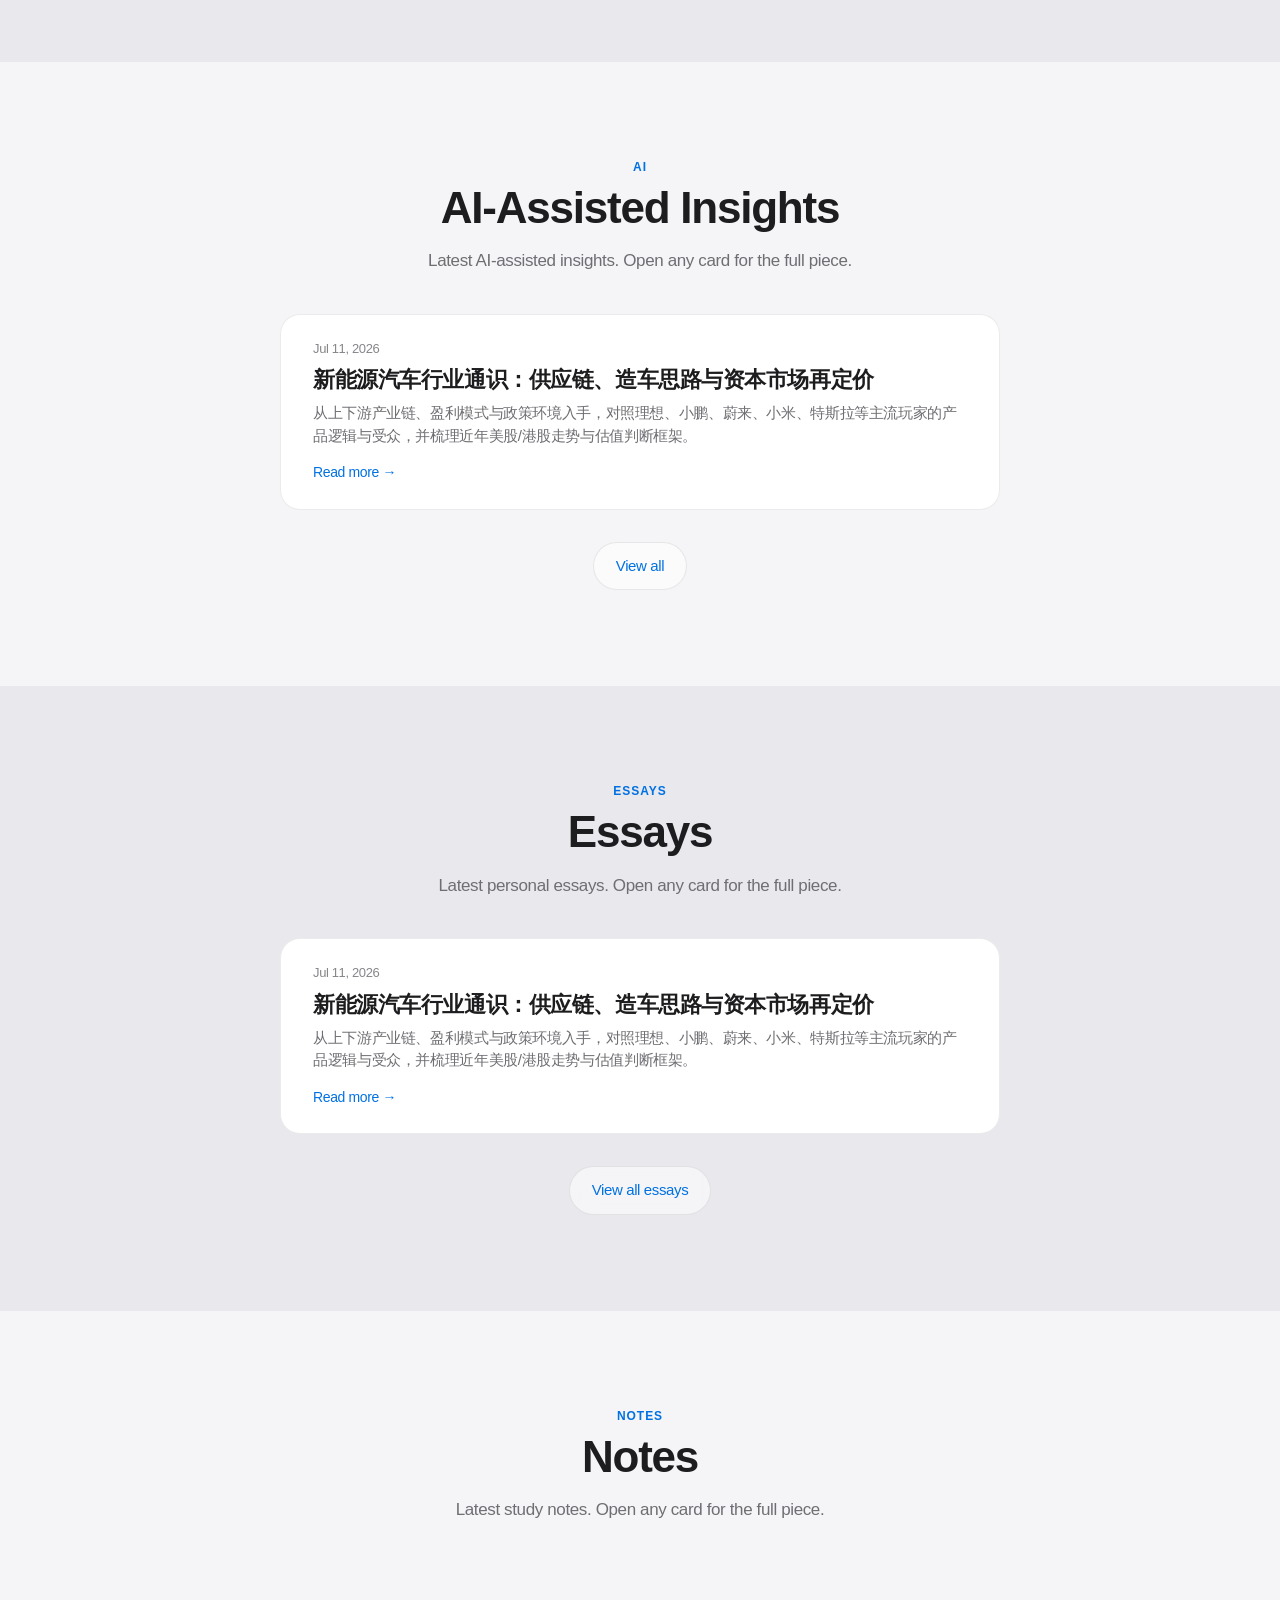
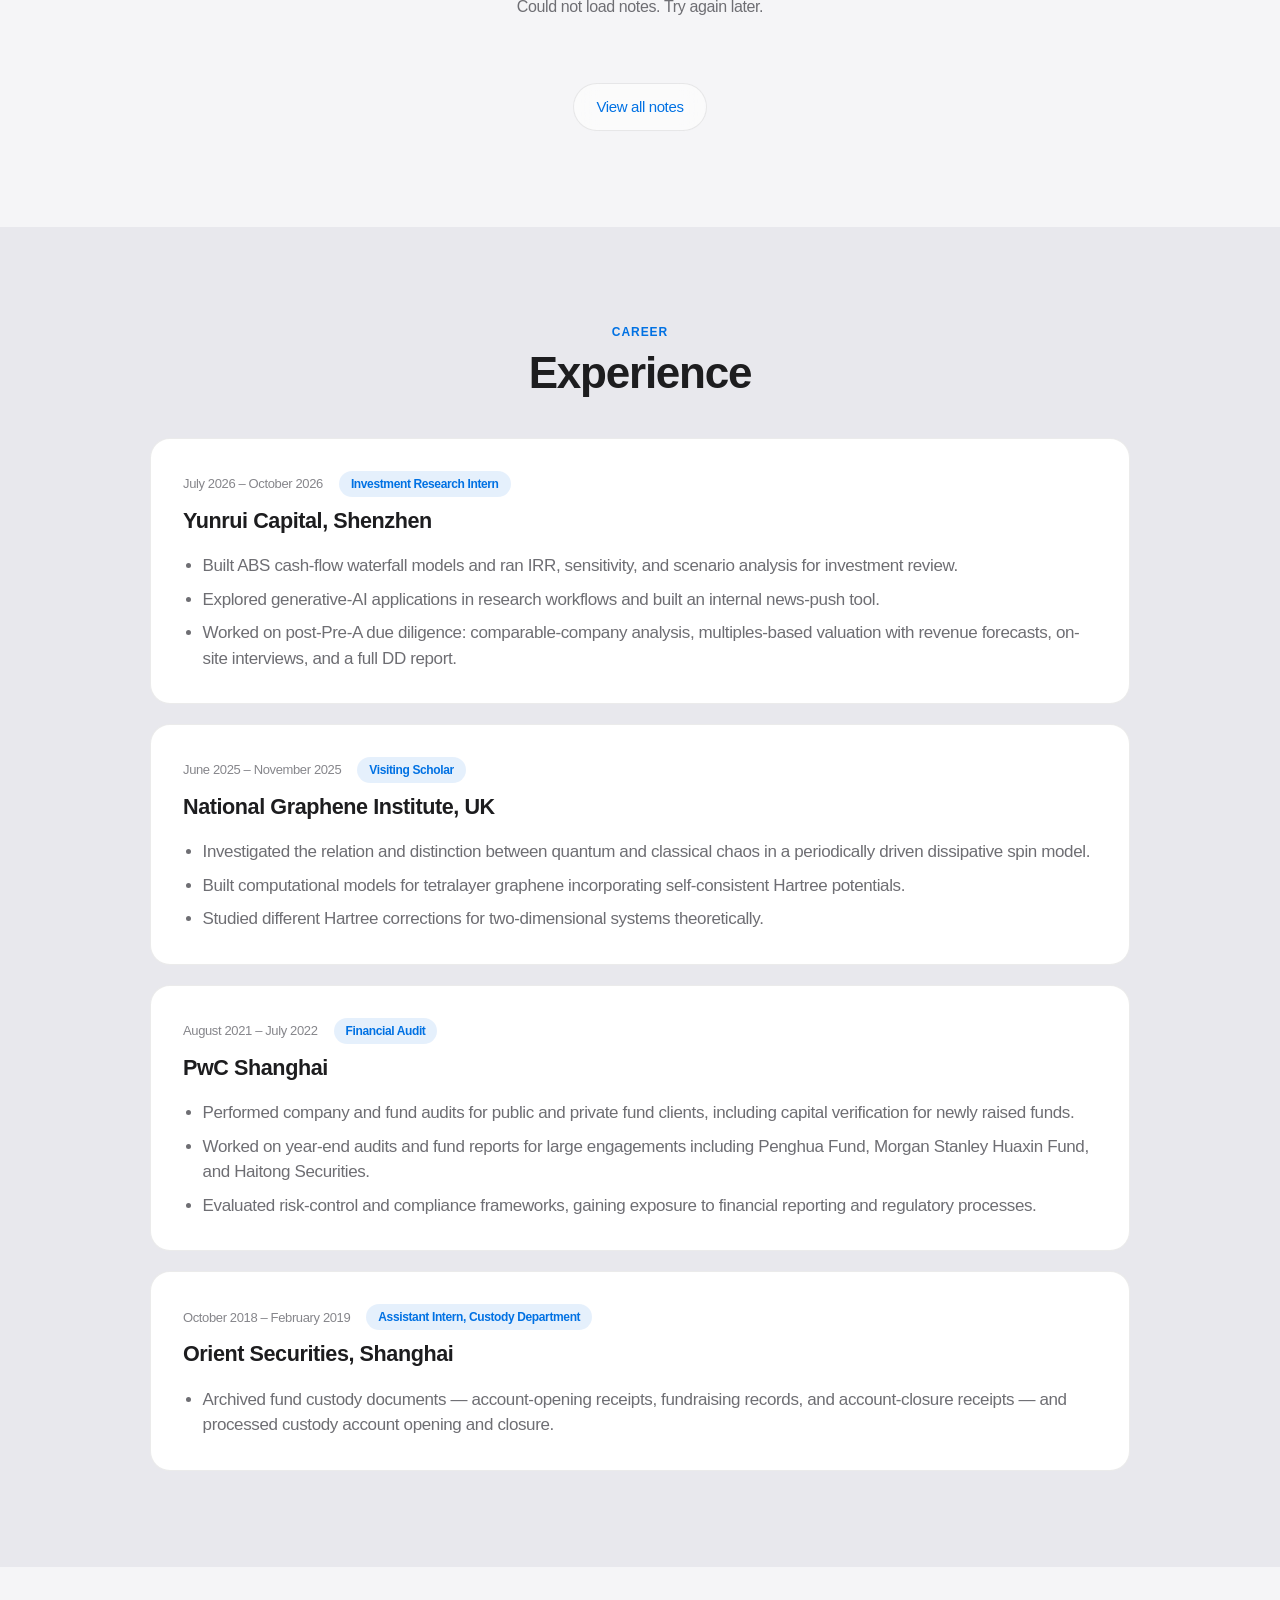
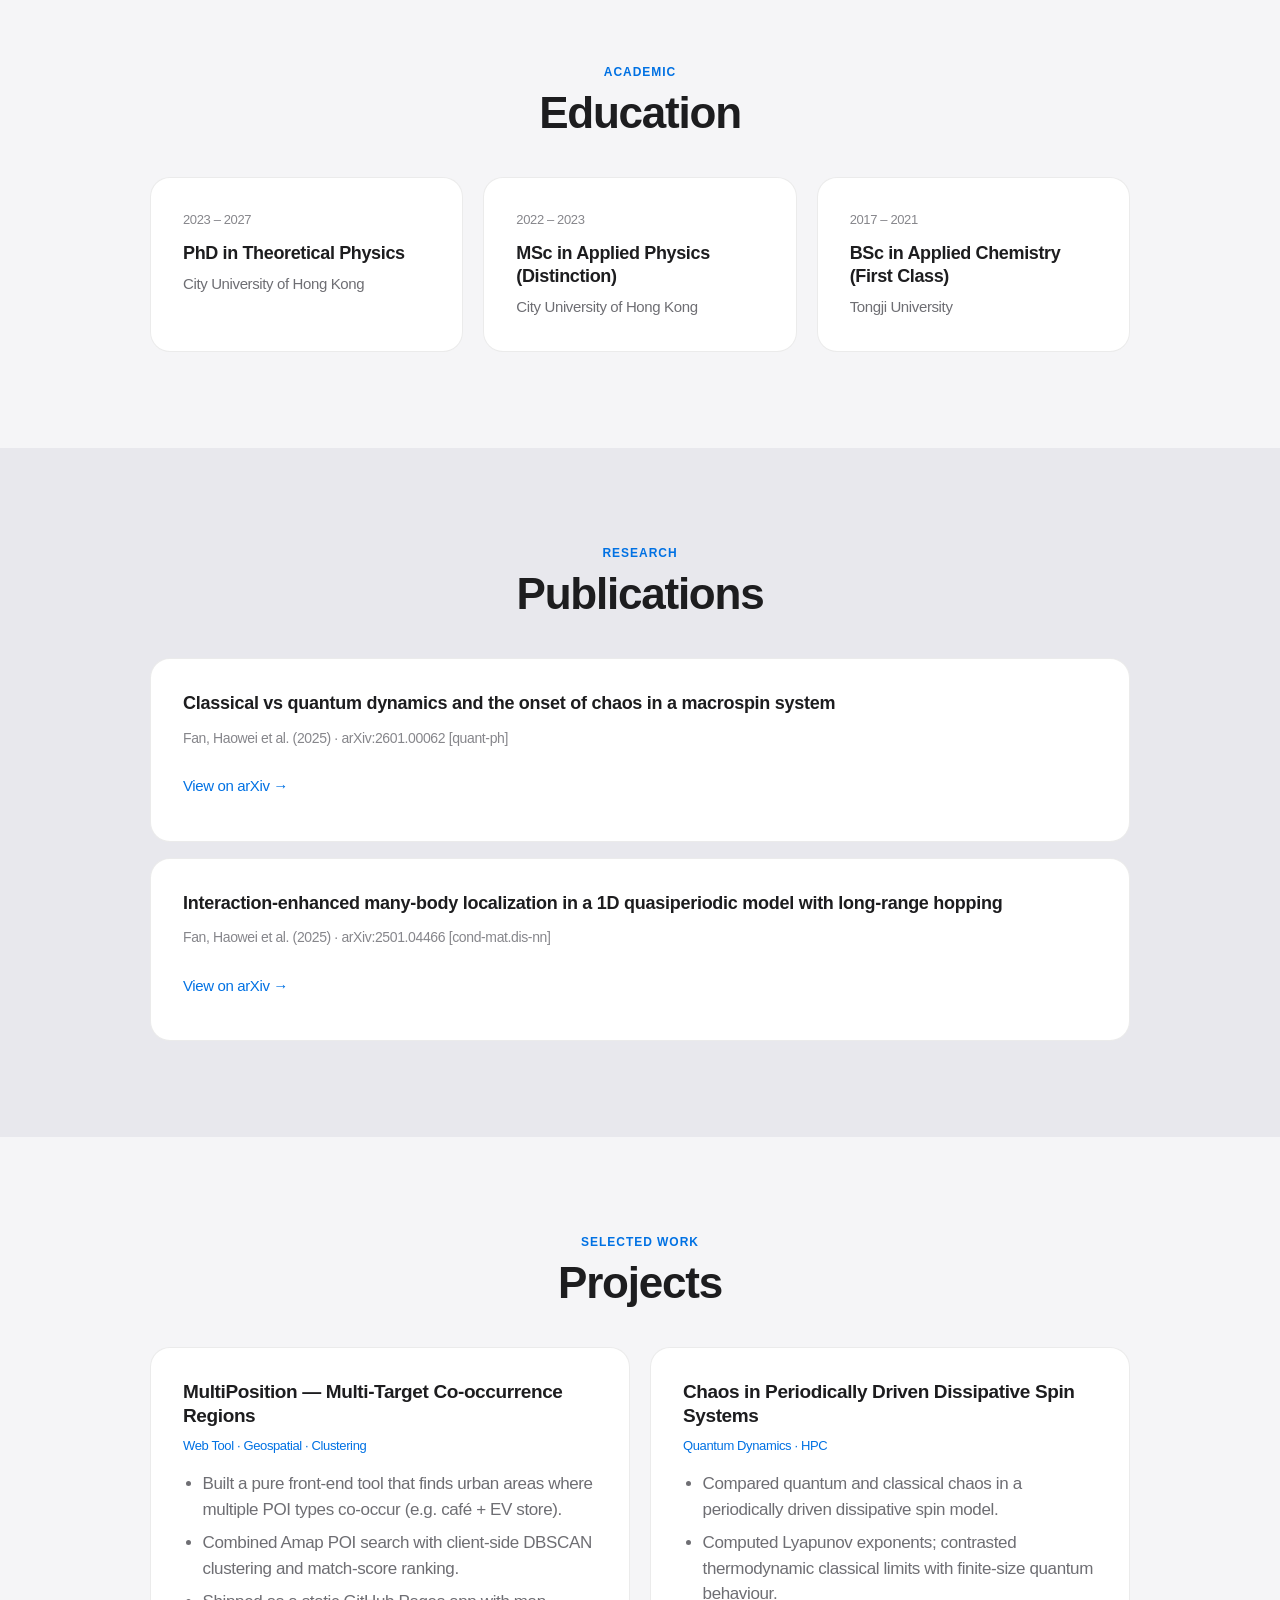
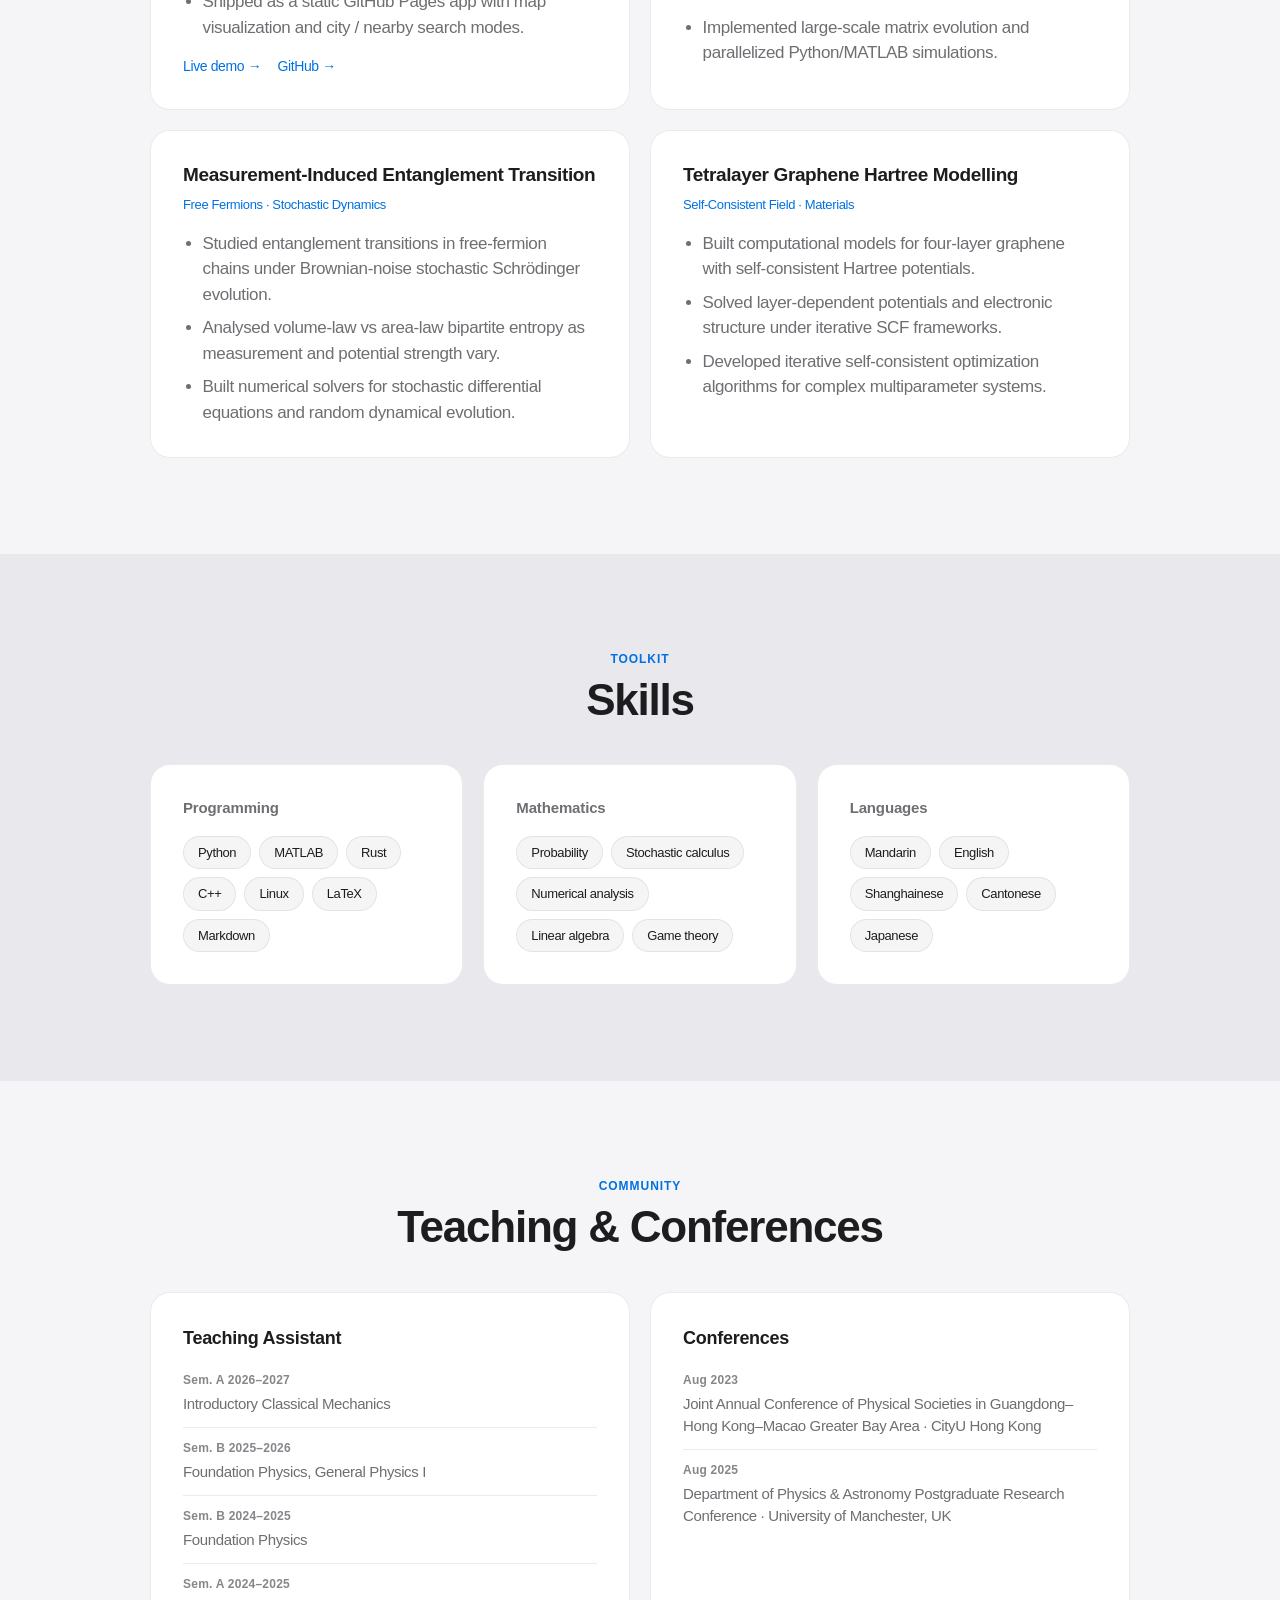
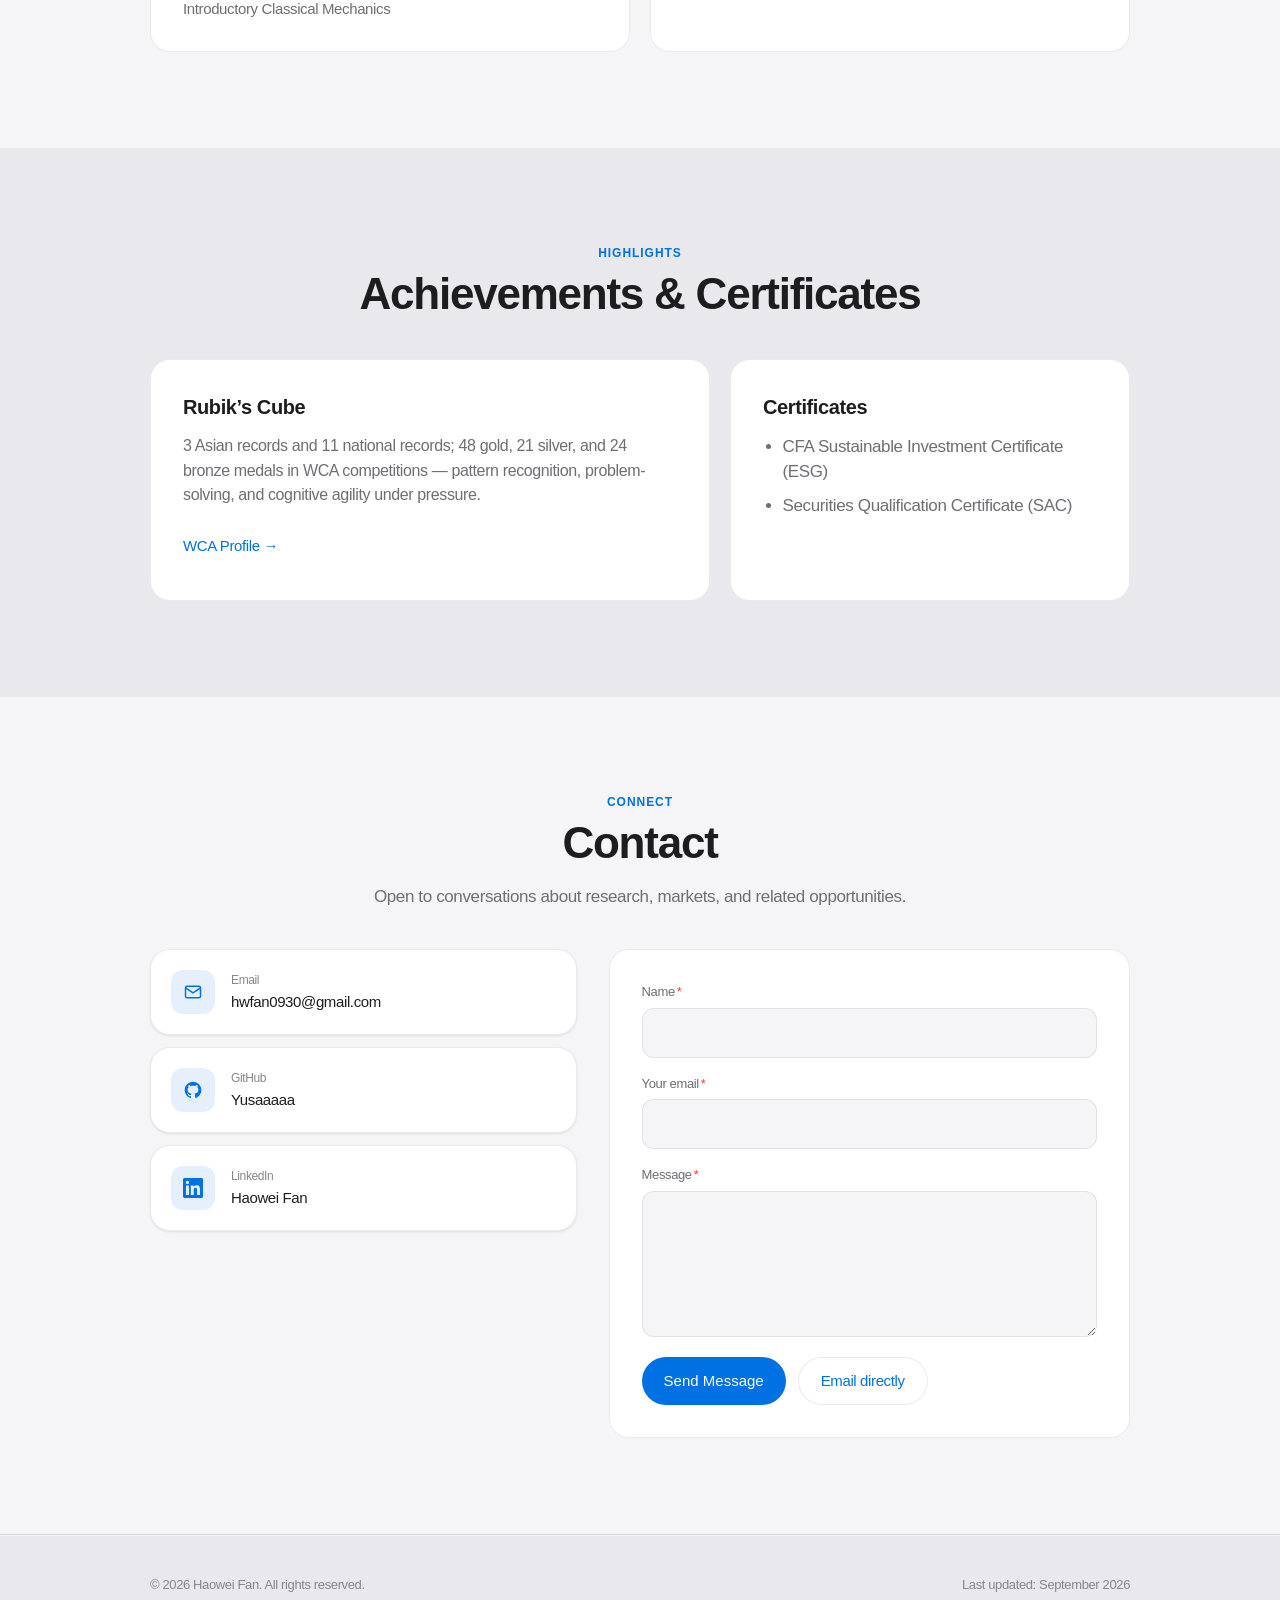
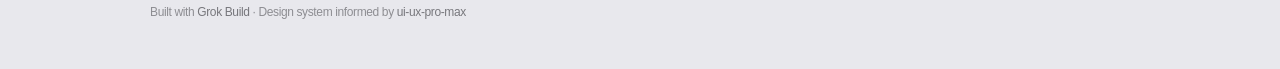
==== commit 00b835ab: "Correct Yunrui internship dates to July–October 2026" ====
--- a/index.html
+++ b/index.html
@@ -182,7 +182,7 @@
         <div class="timeline">
           <article class="timeline-item card reveal">
             <div class="timeline-meta">
-              <span class="timeline-date" data-i18n="exp.yunrui.date">August 2026 – October 2026</span>
+              <span class="timeline-date" data-i18n="exp.yunrui.date">July 2026 – October 2026</span>
               <span class="timeline-role" data-i18n="exp.yunrui.role">Investment Research Intern</span>
             </div>
             <h3 class="timeline-org" data-i18n="exp.yunrui.org">Yunrui Capital, Shenzhen</h3>
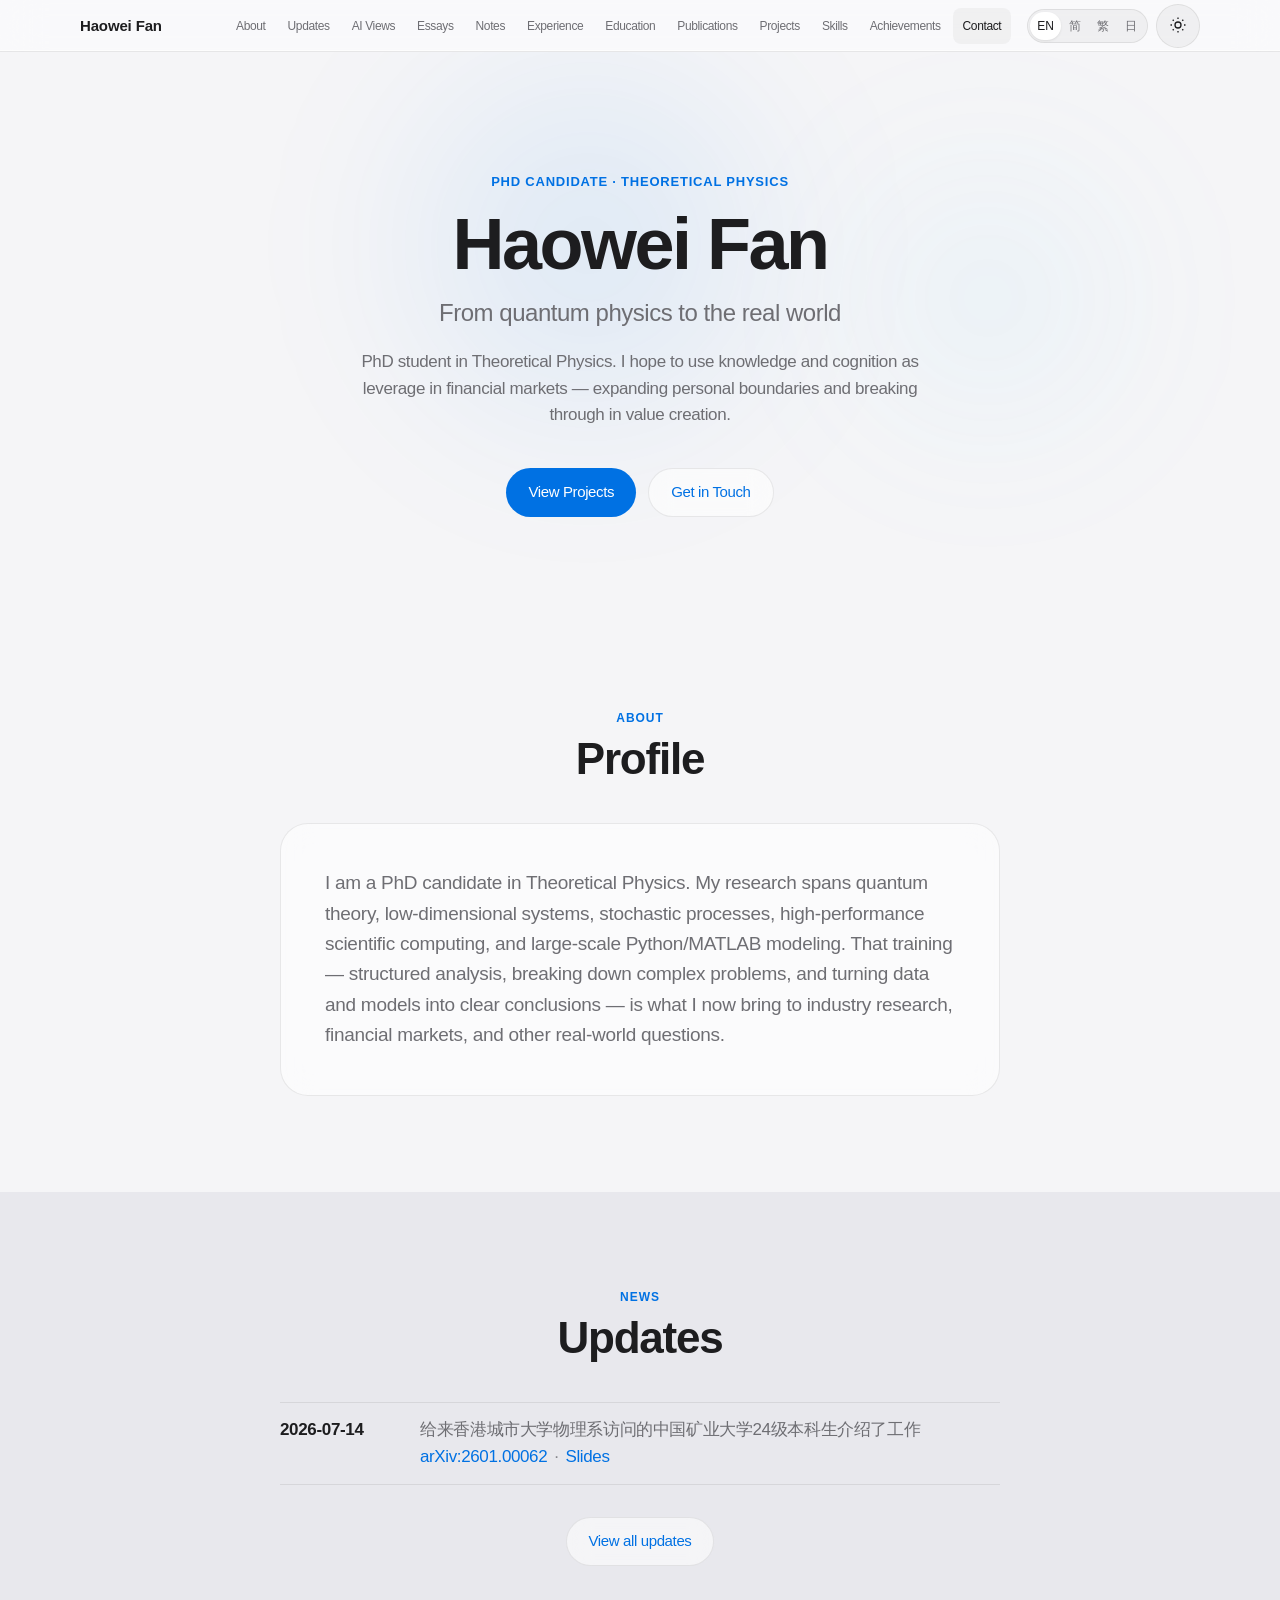
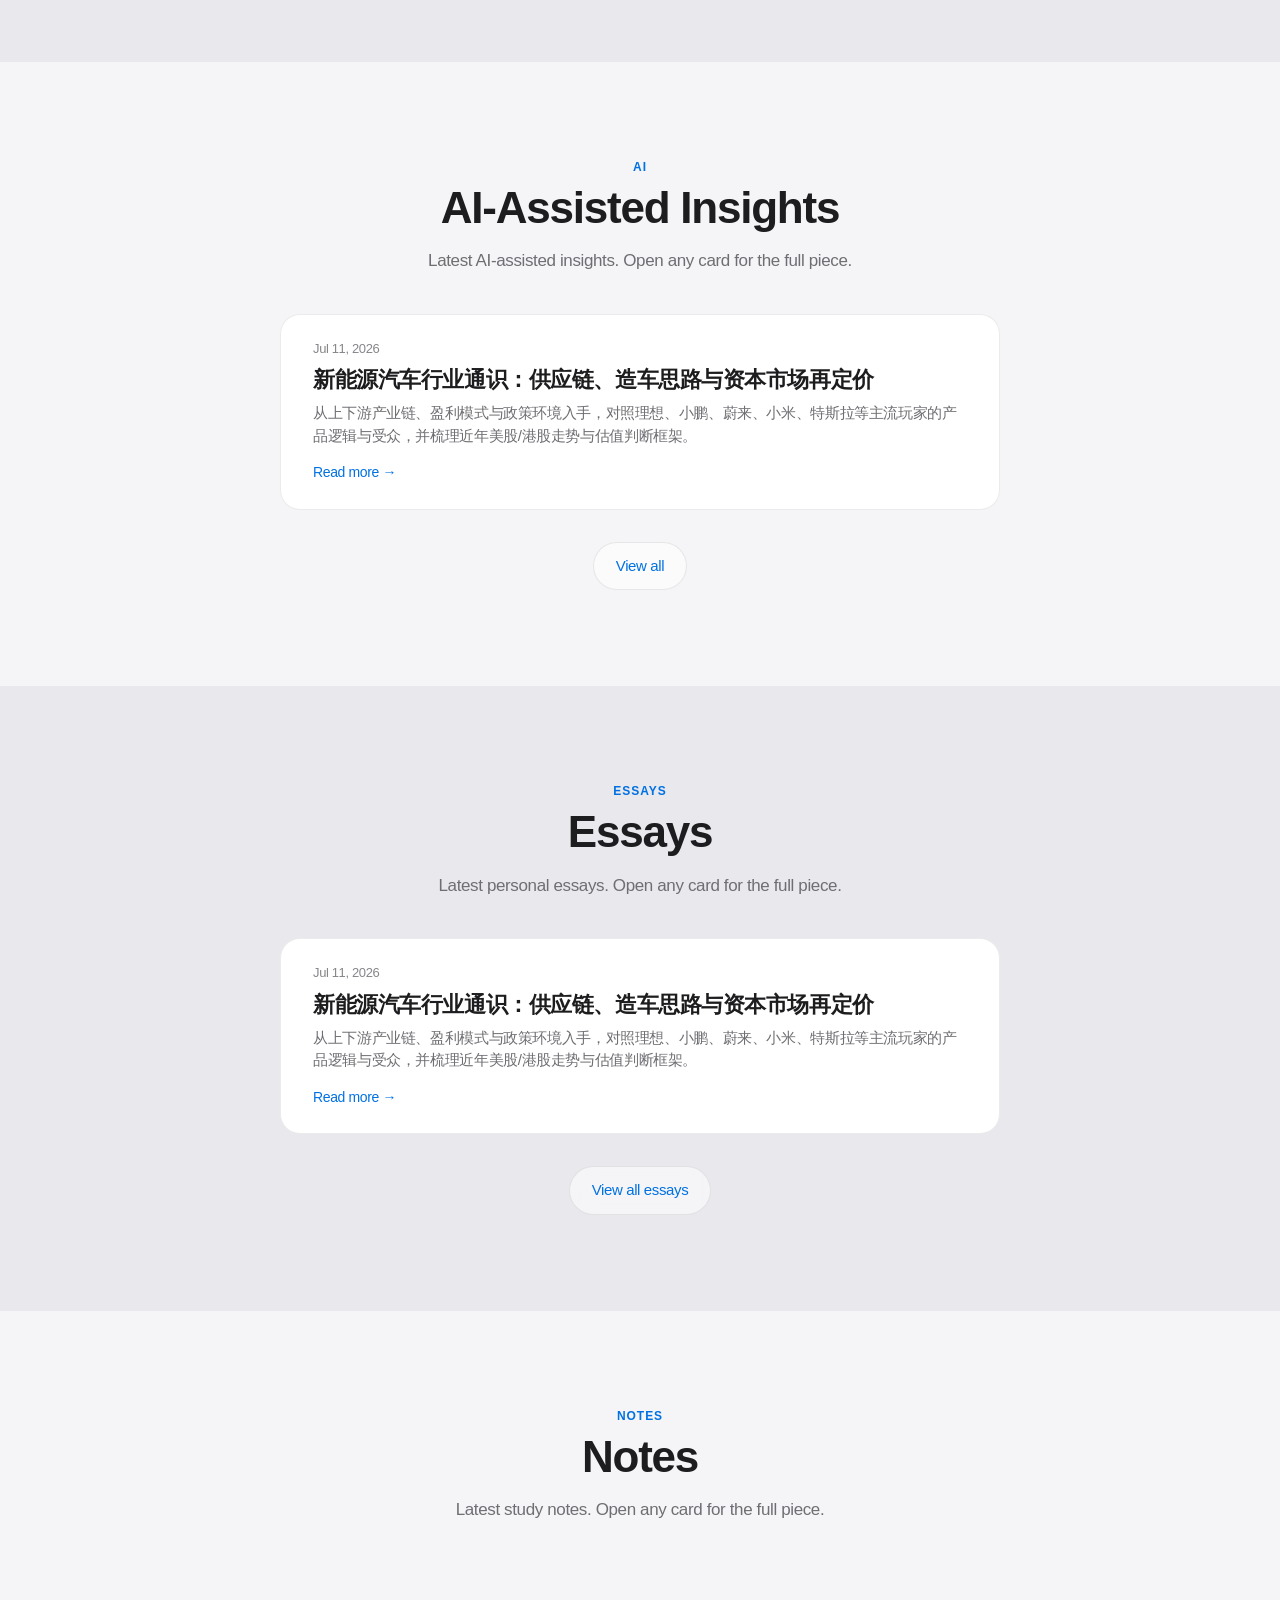
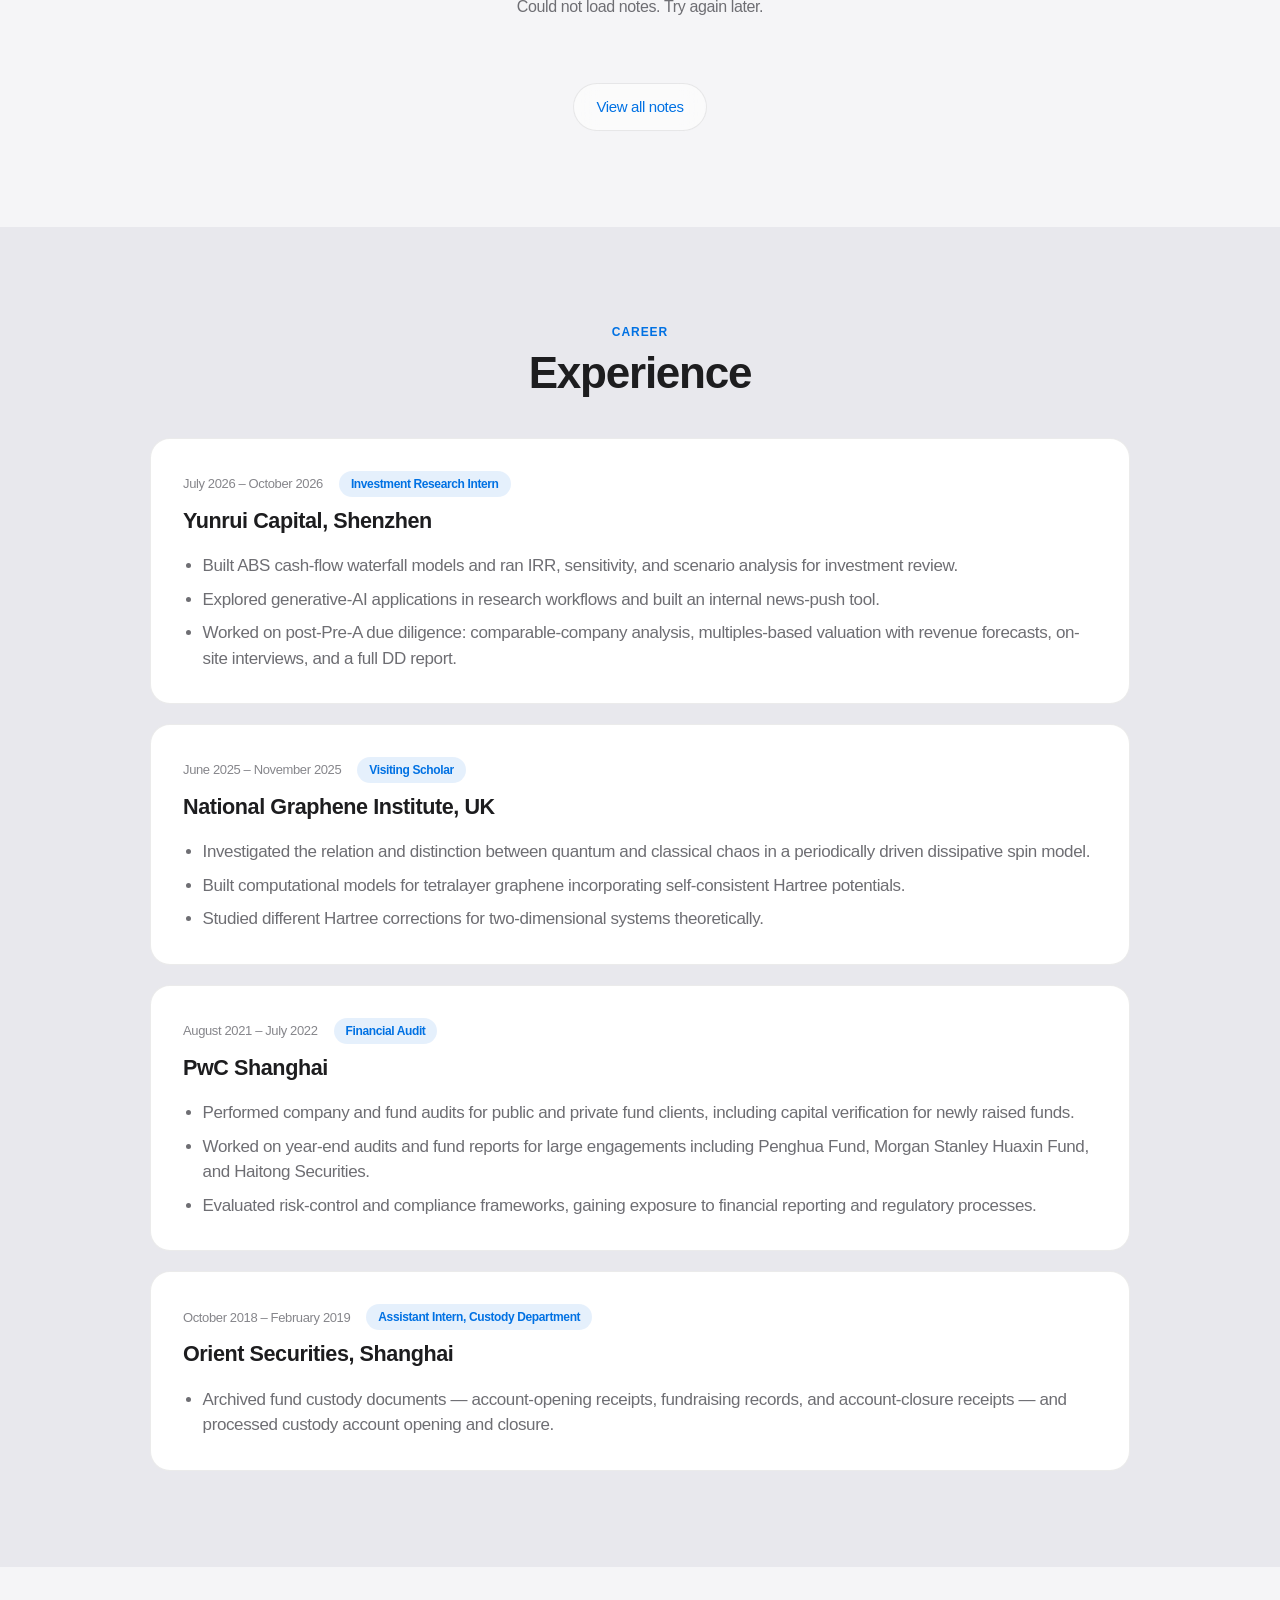
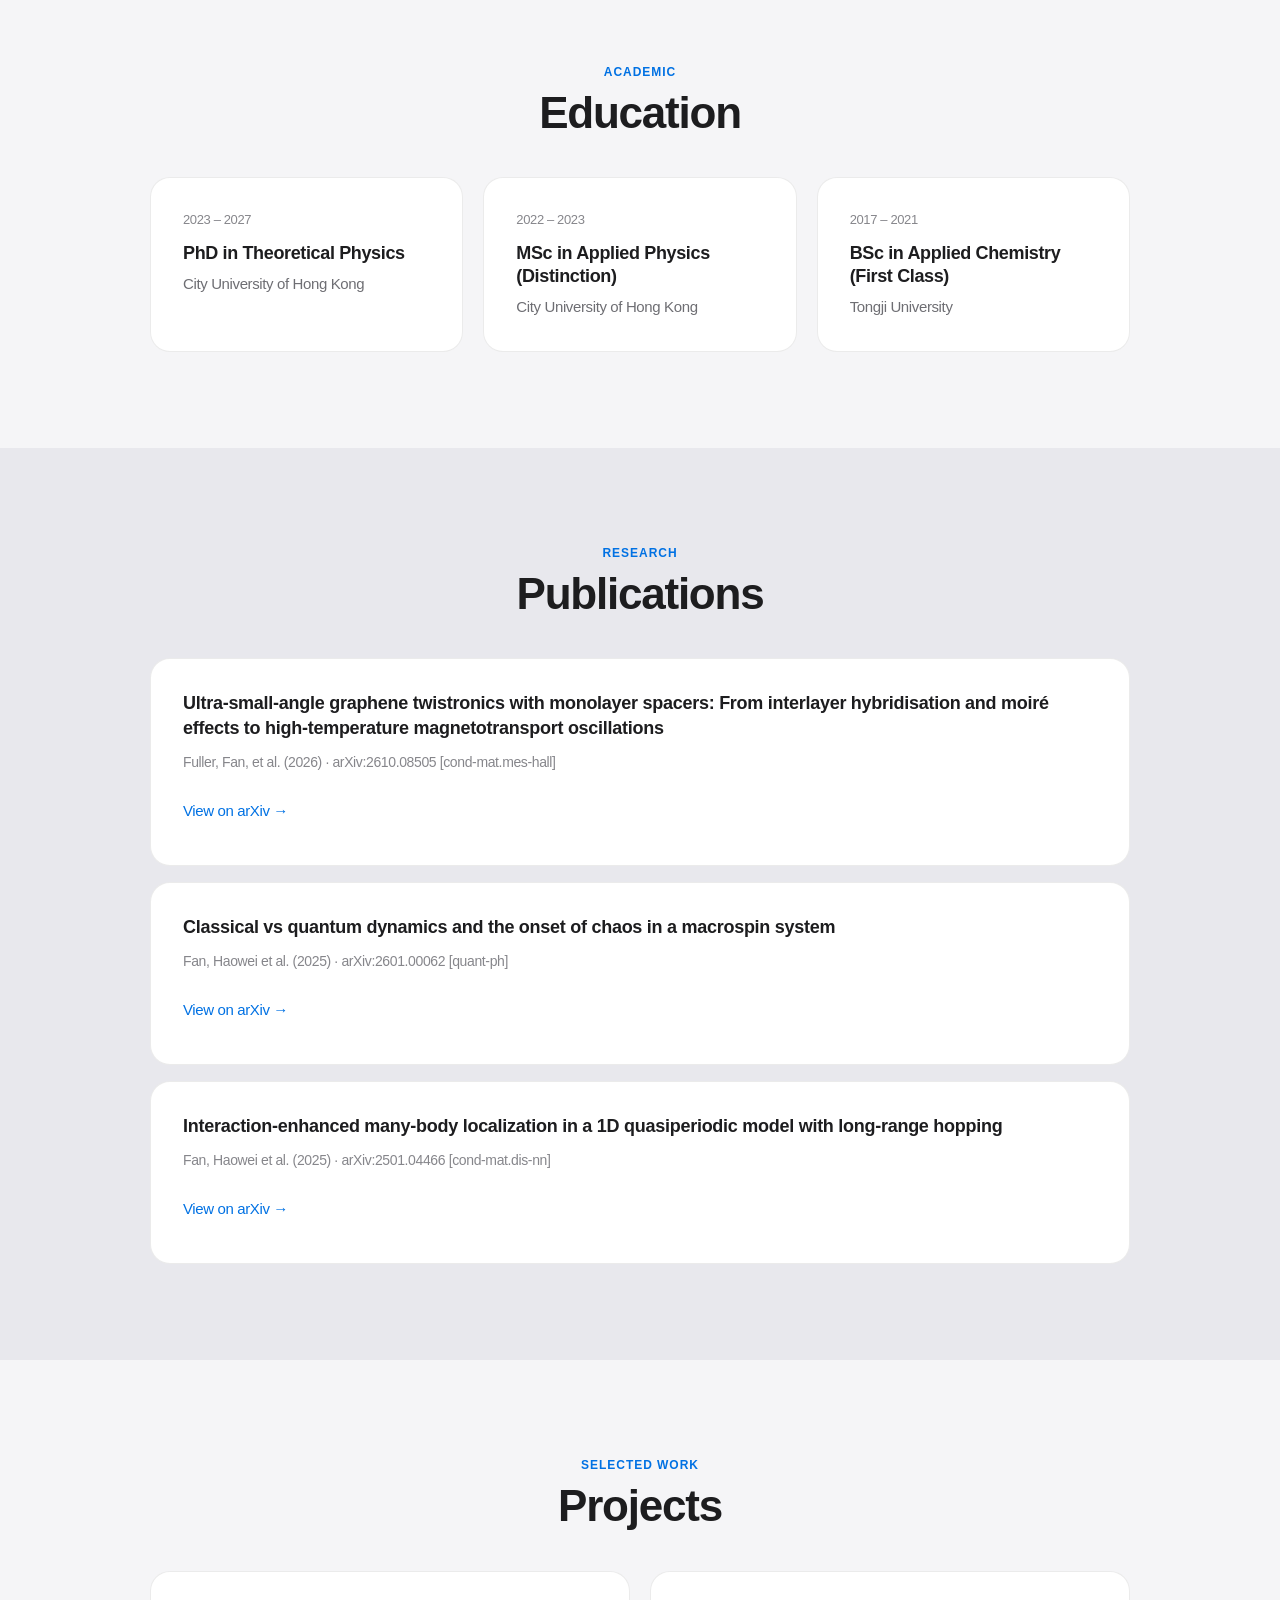
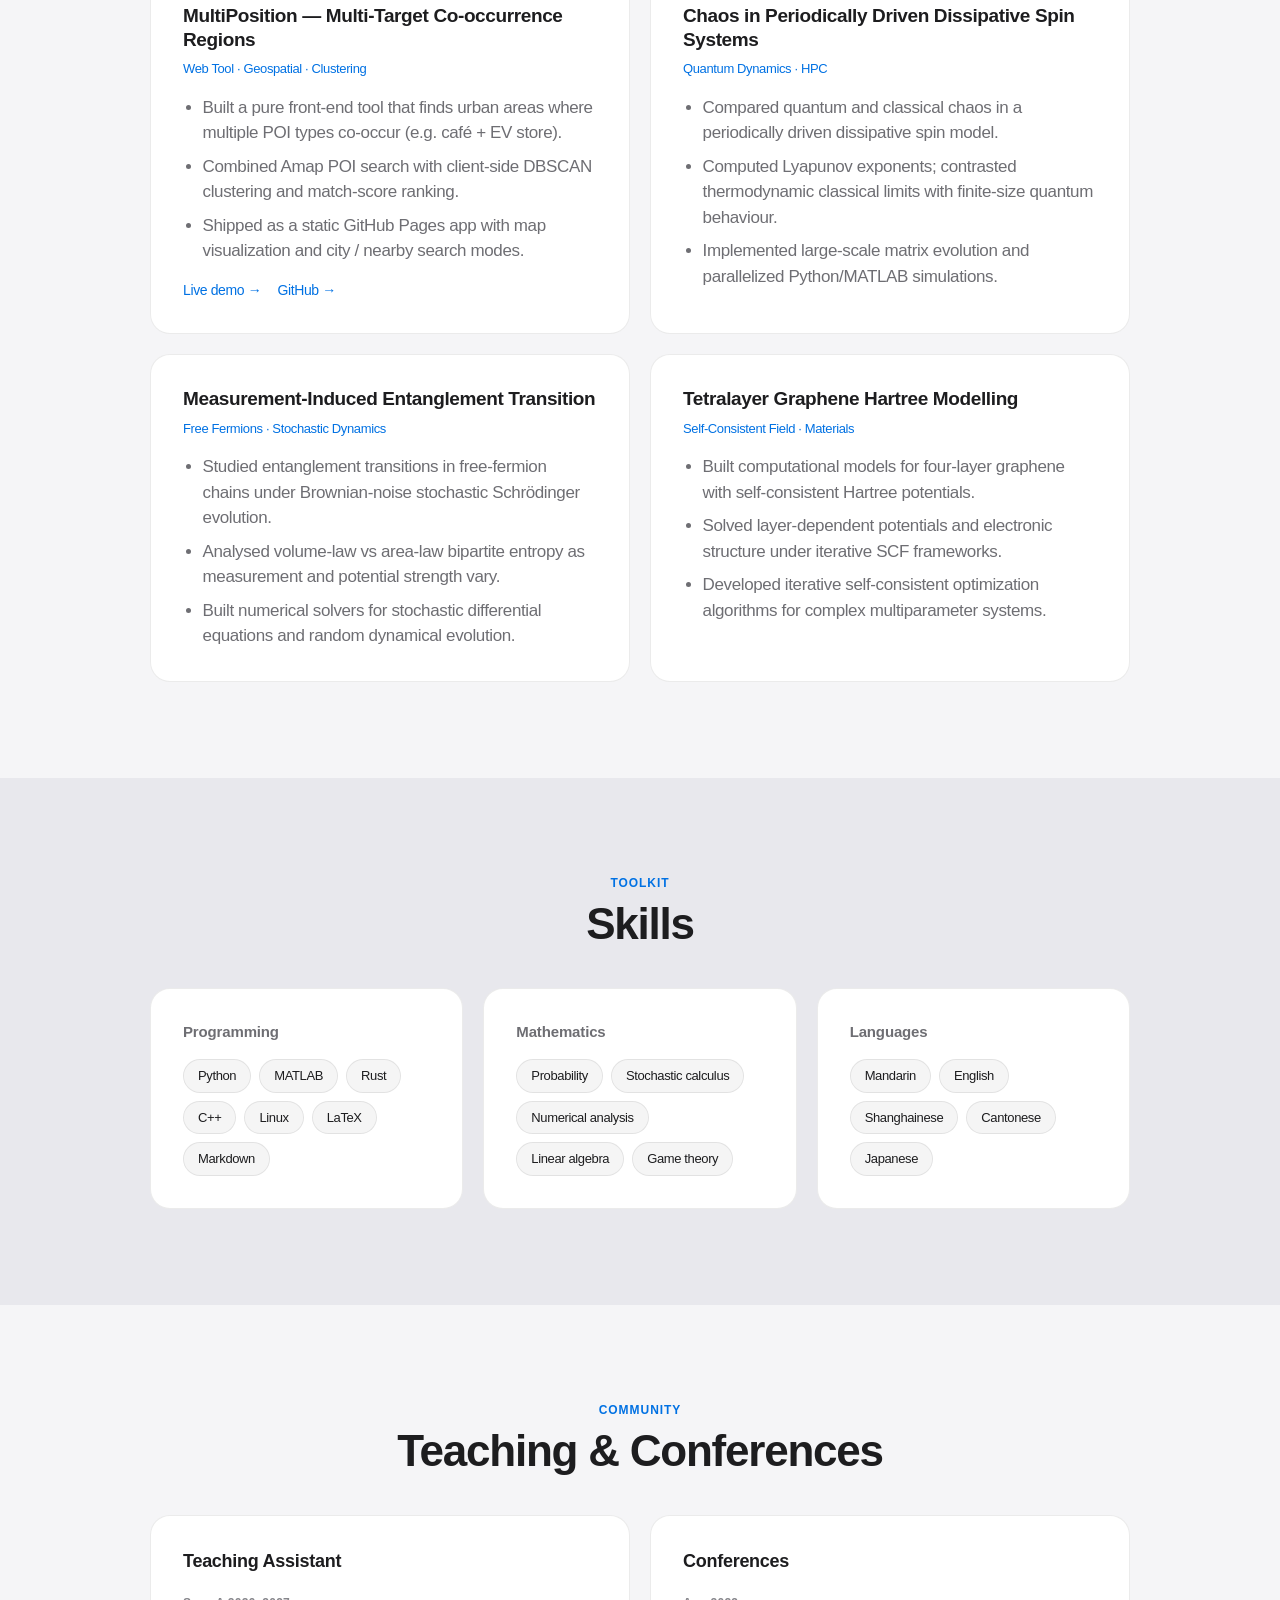
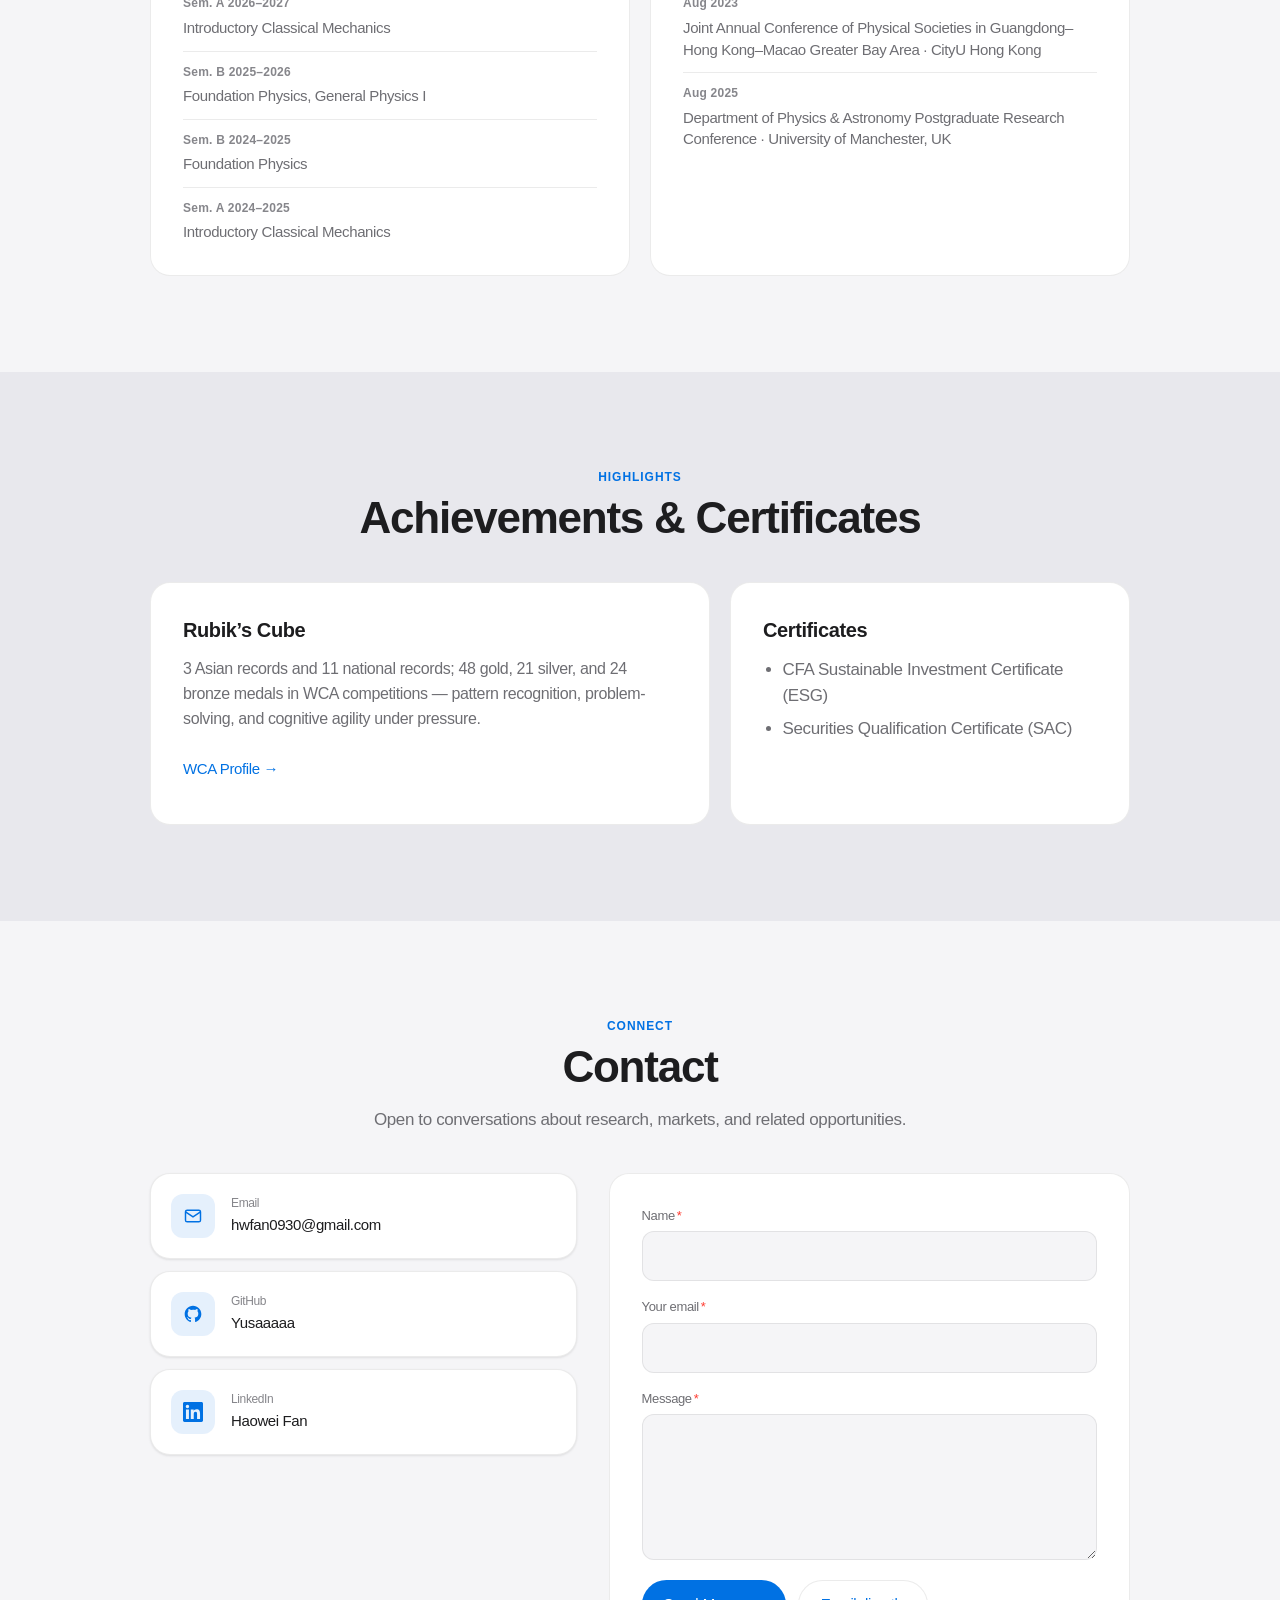
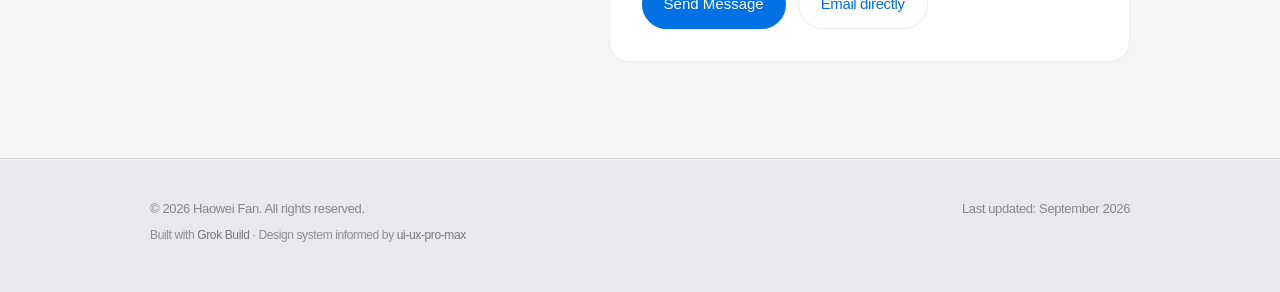
==== commit e789bd76: "Add arXiv:2610.08505 graphene twistronics paper" ====
--- a/index.html
+++ b/index.html
@@ -265,6 +265,11 @@
           <h2 class="section-title" id="publications-title" data-i18n="publications.title">Publications</h2>
         </header>
         <div class="pub-list">
+          <article class="pub-card card reveal">
+            <h3 class="pub-title">Ultra-small-angle graphene twistronics with monolayer spacers: From interlayer hybridisation and moiré effects to high-temperature magnetotransport oscillations</h3>
+            <p class="pub-meta">Fuller, Fan, et al. (2026) · arXiv:2610.08505 [cond-mat.mes-hall]</p>
+            <a class="text-link" href="https://arxiv.org/abs/2610.08505" target="_blank" rel="noopener noreferrer" data-i18n="publications.view">View on arXiv →</a>
+          </article>
           <article class="pub-card card reveal">
             <h3 class="pub-title">Classical vs quantum dynamics and the onset of chaos in a macrospin system</h3>
             <p class="pub-meta">Fan, Haowei et al. (2025) · arXiv:2601.00062 [quant-ph]</p>
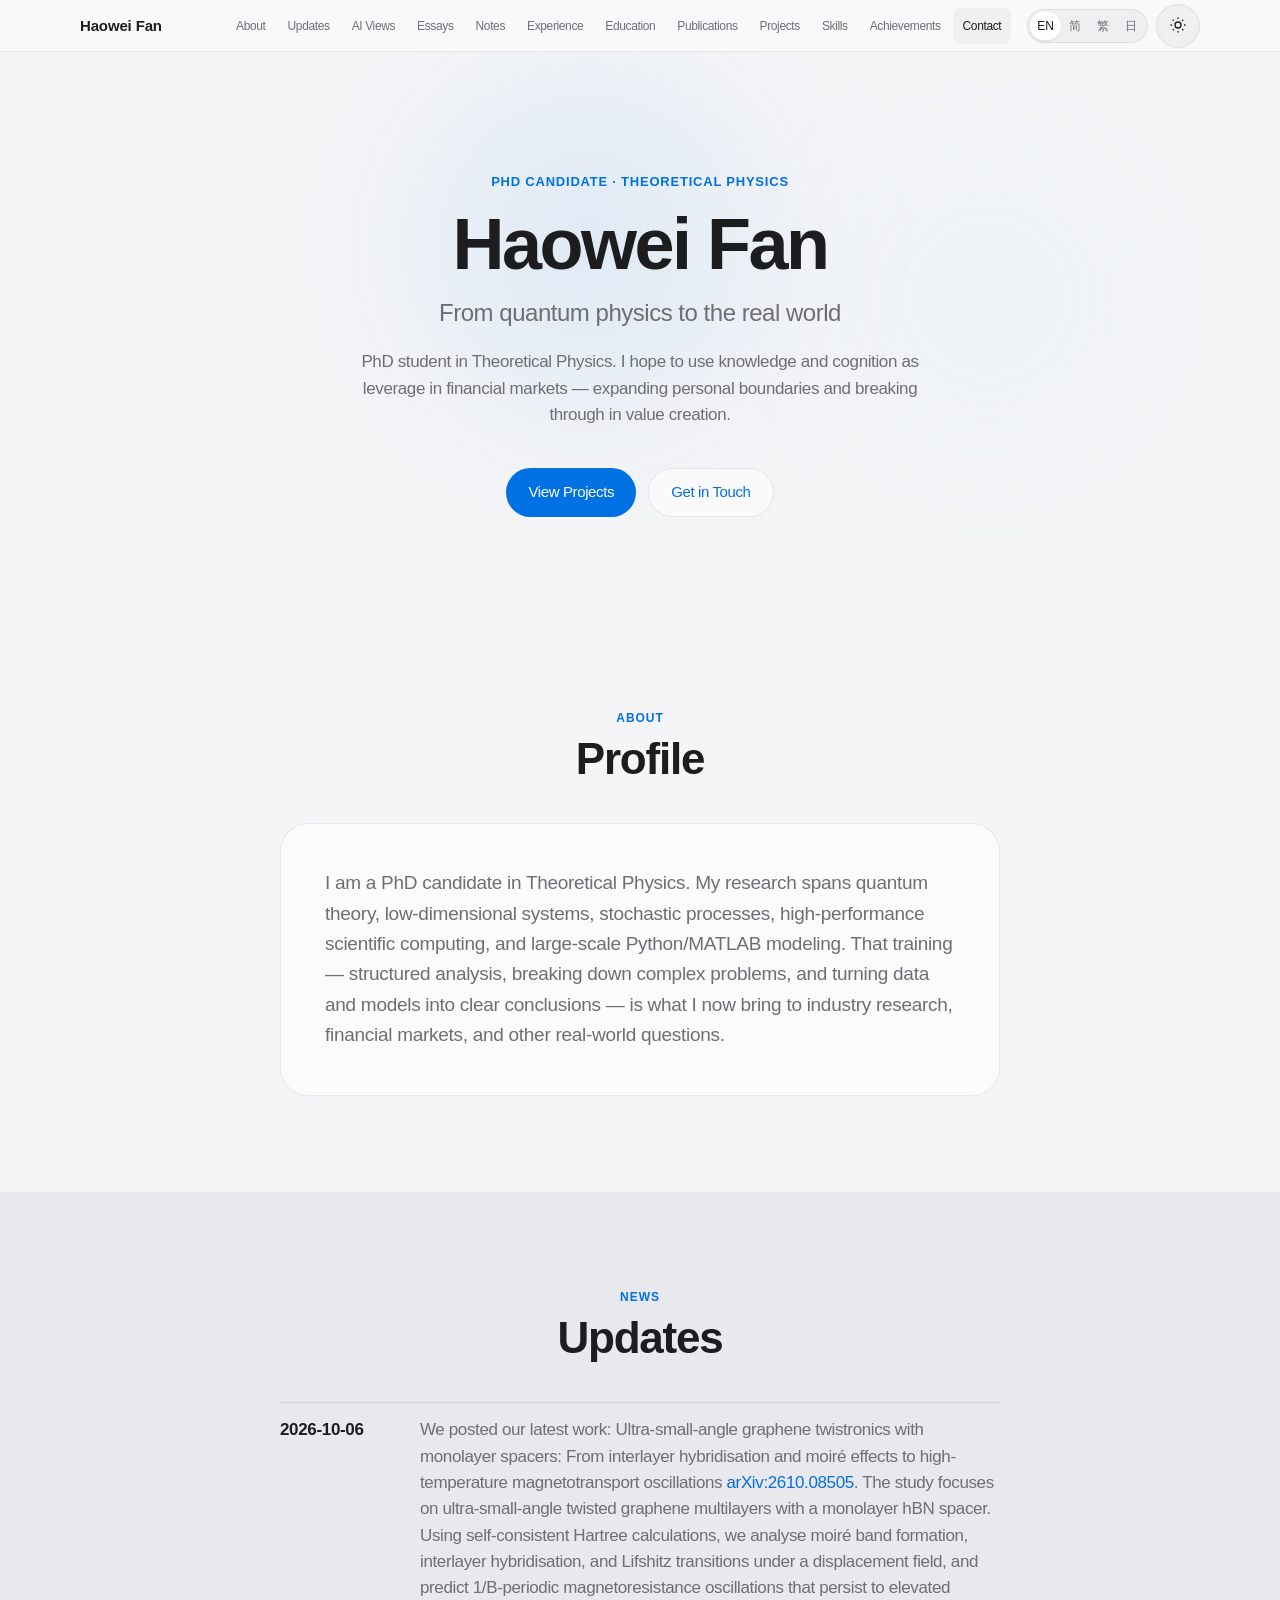
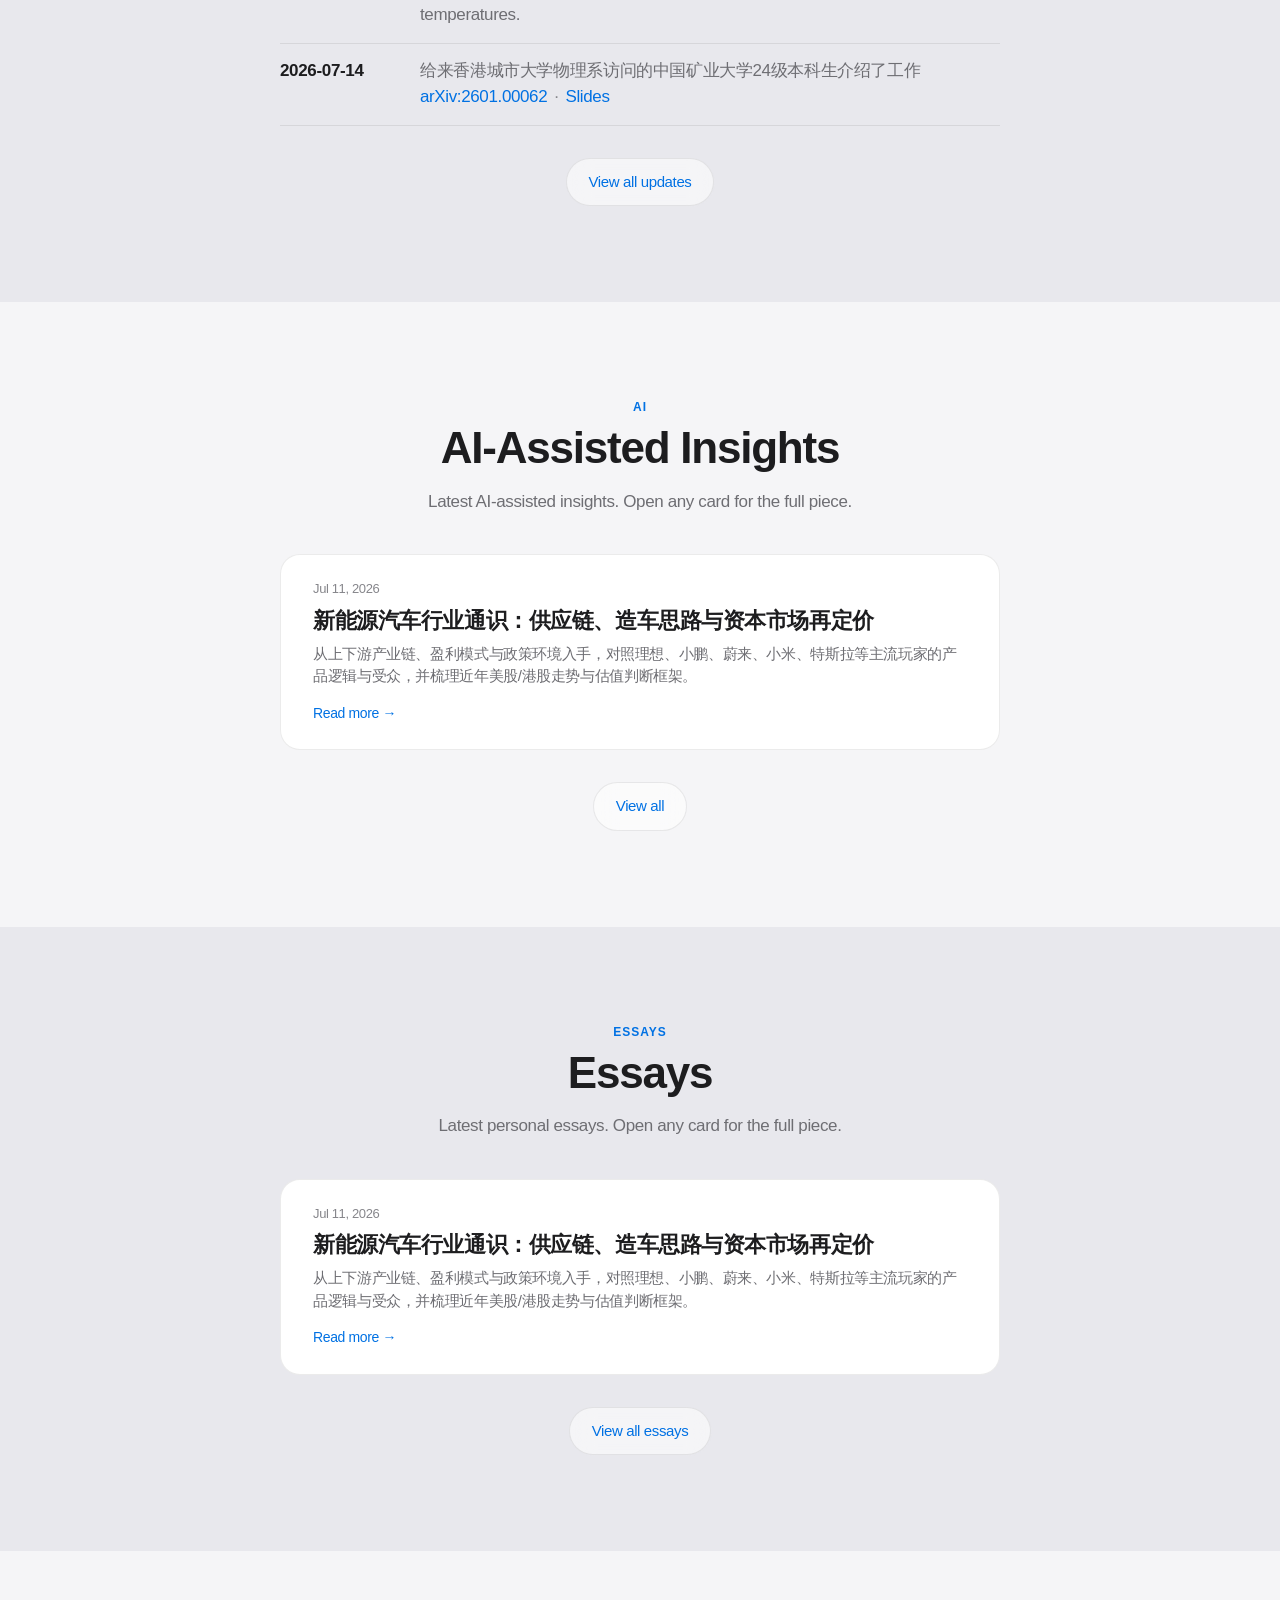
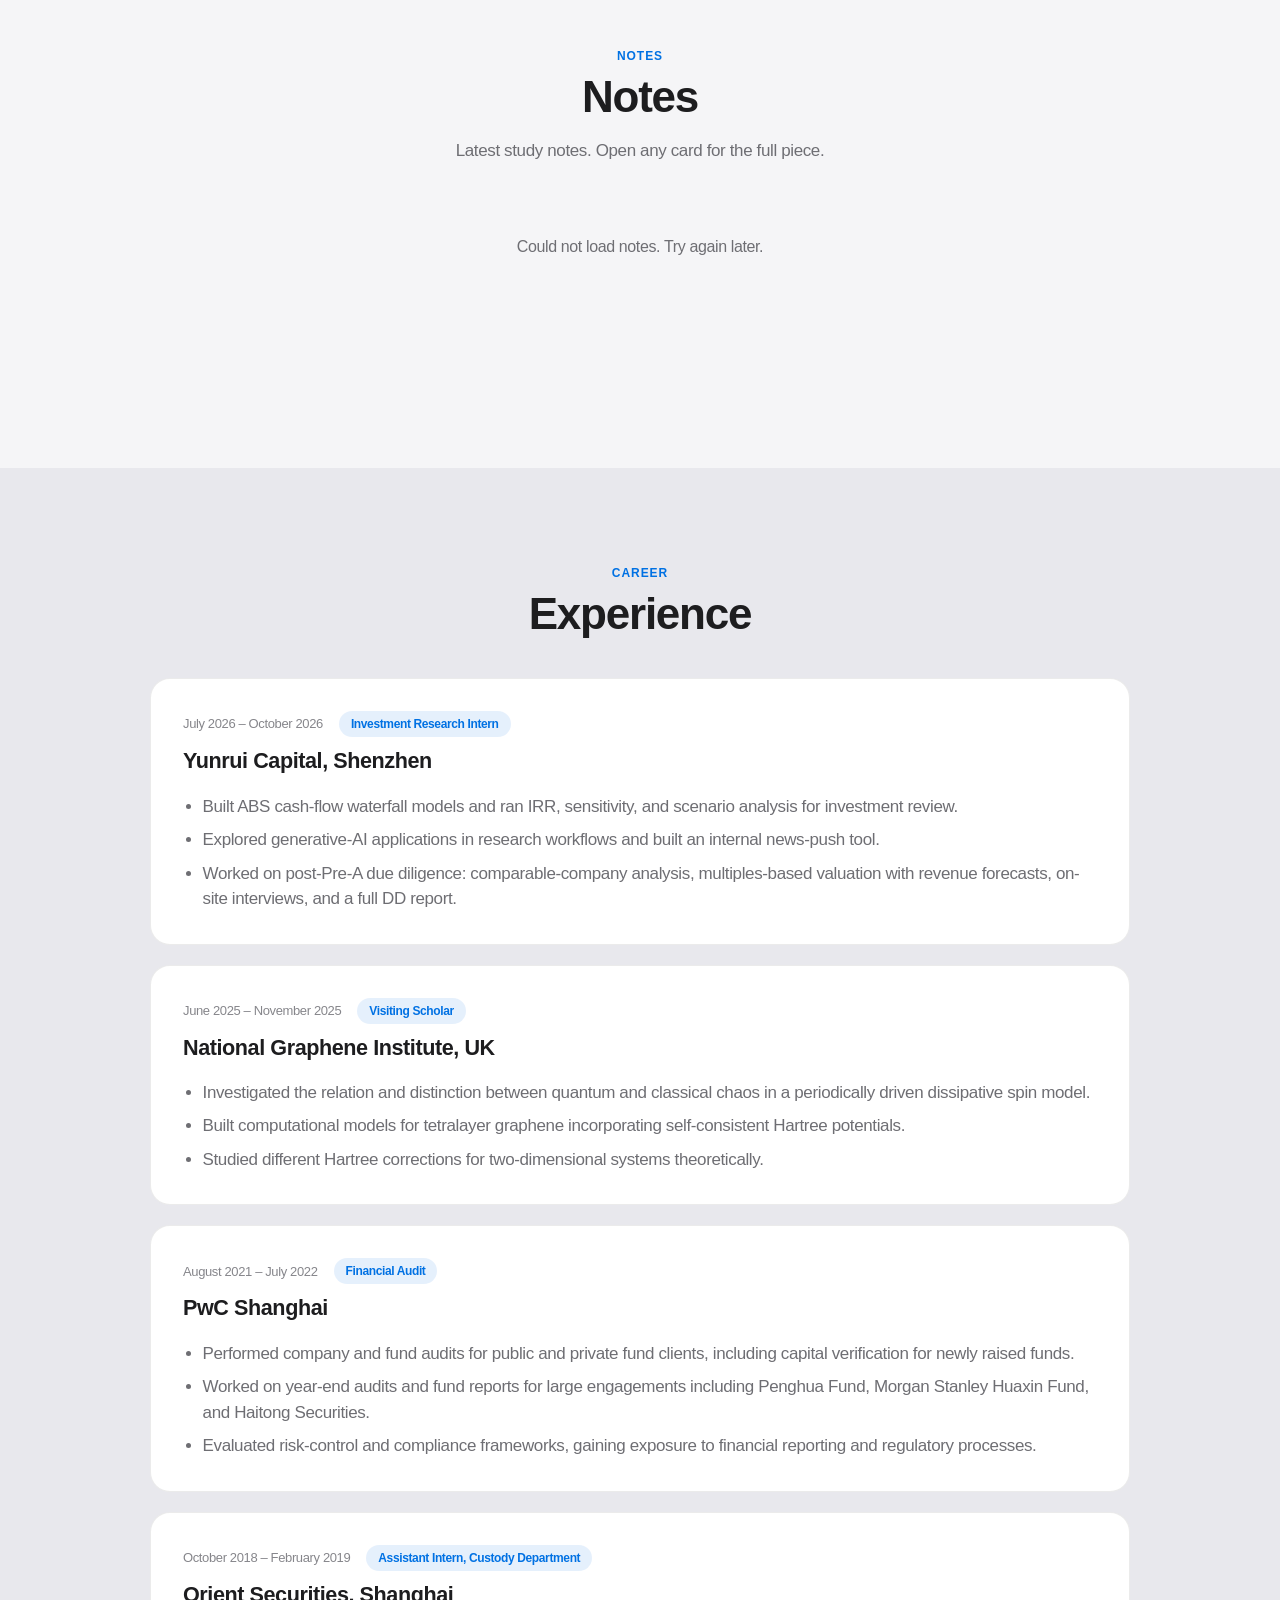
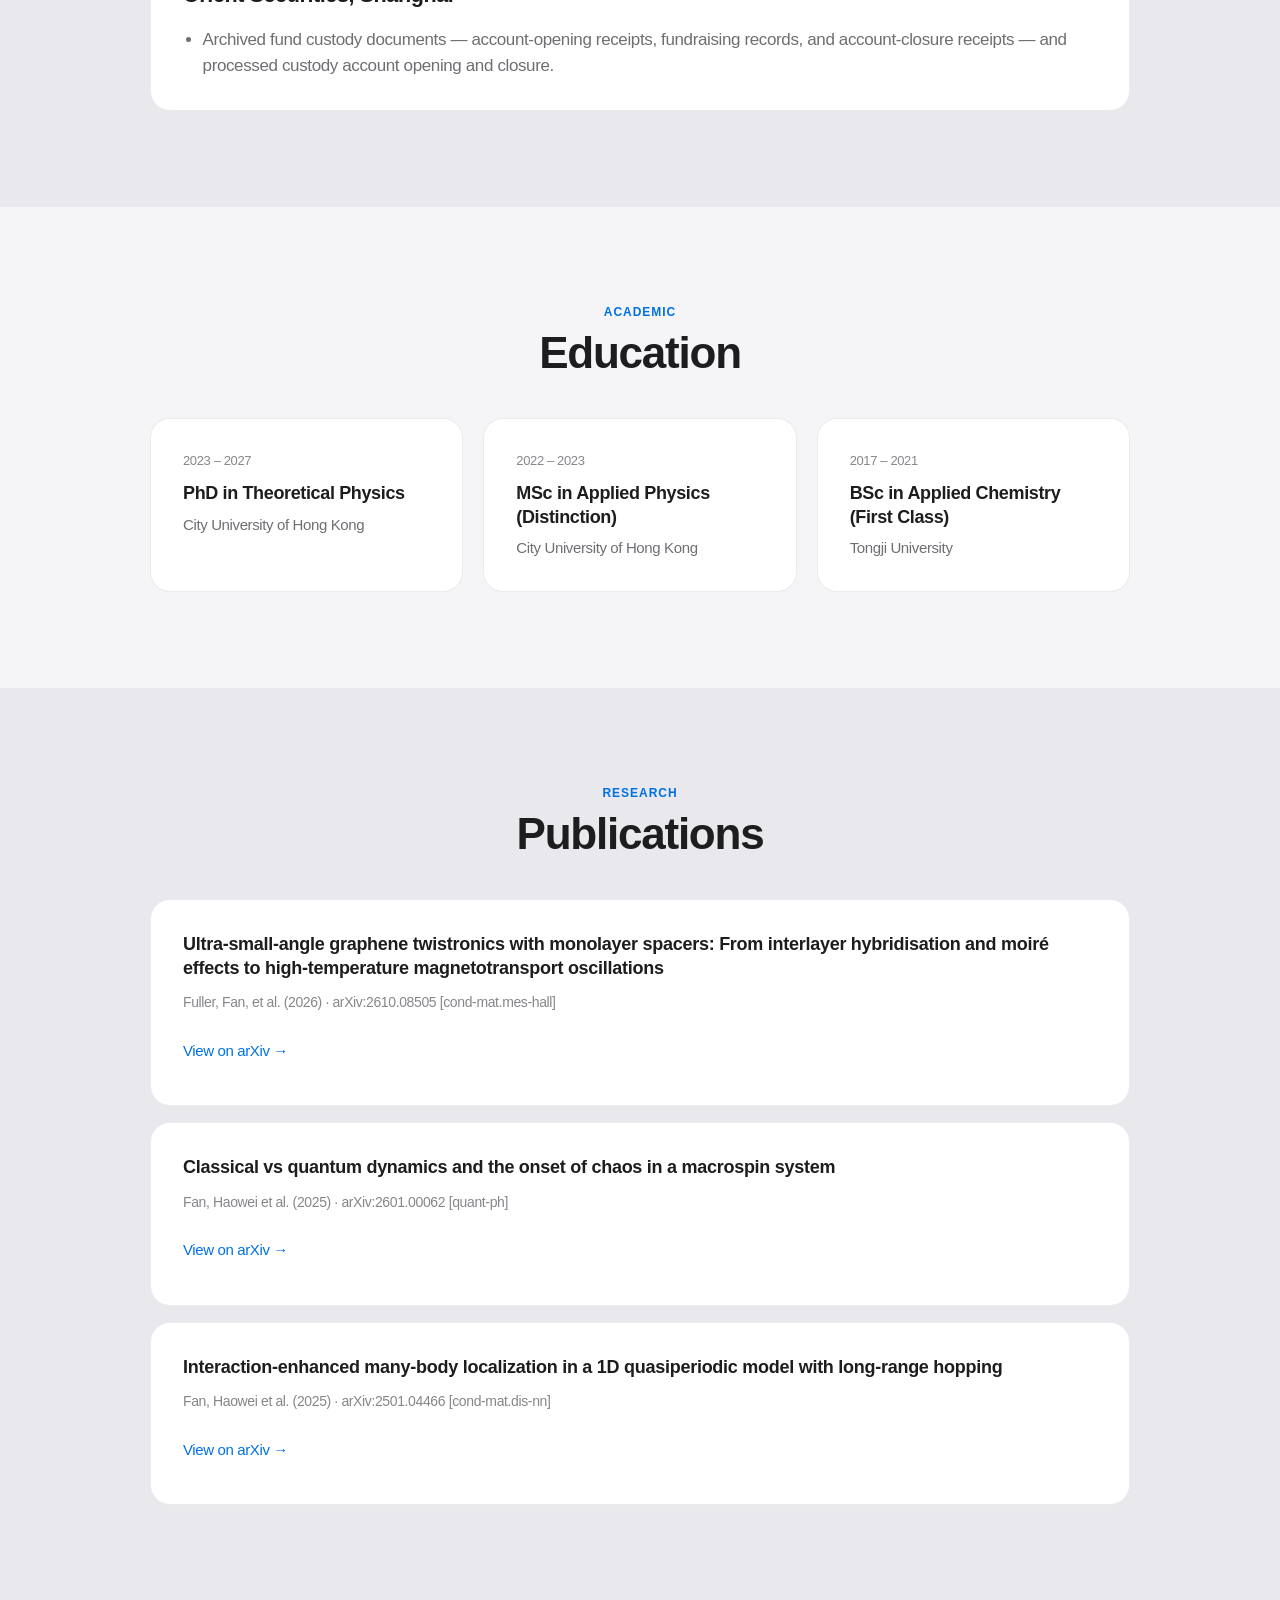
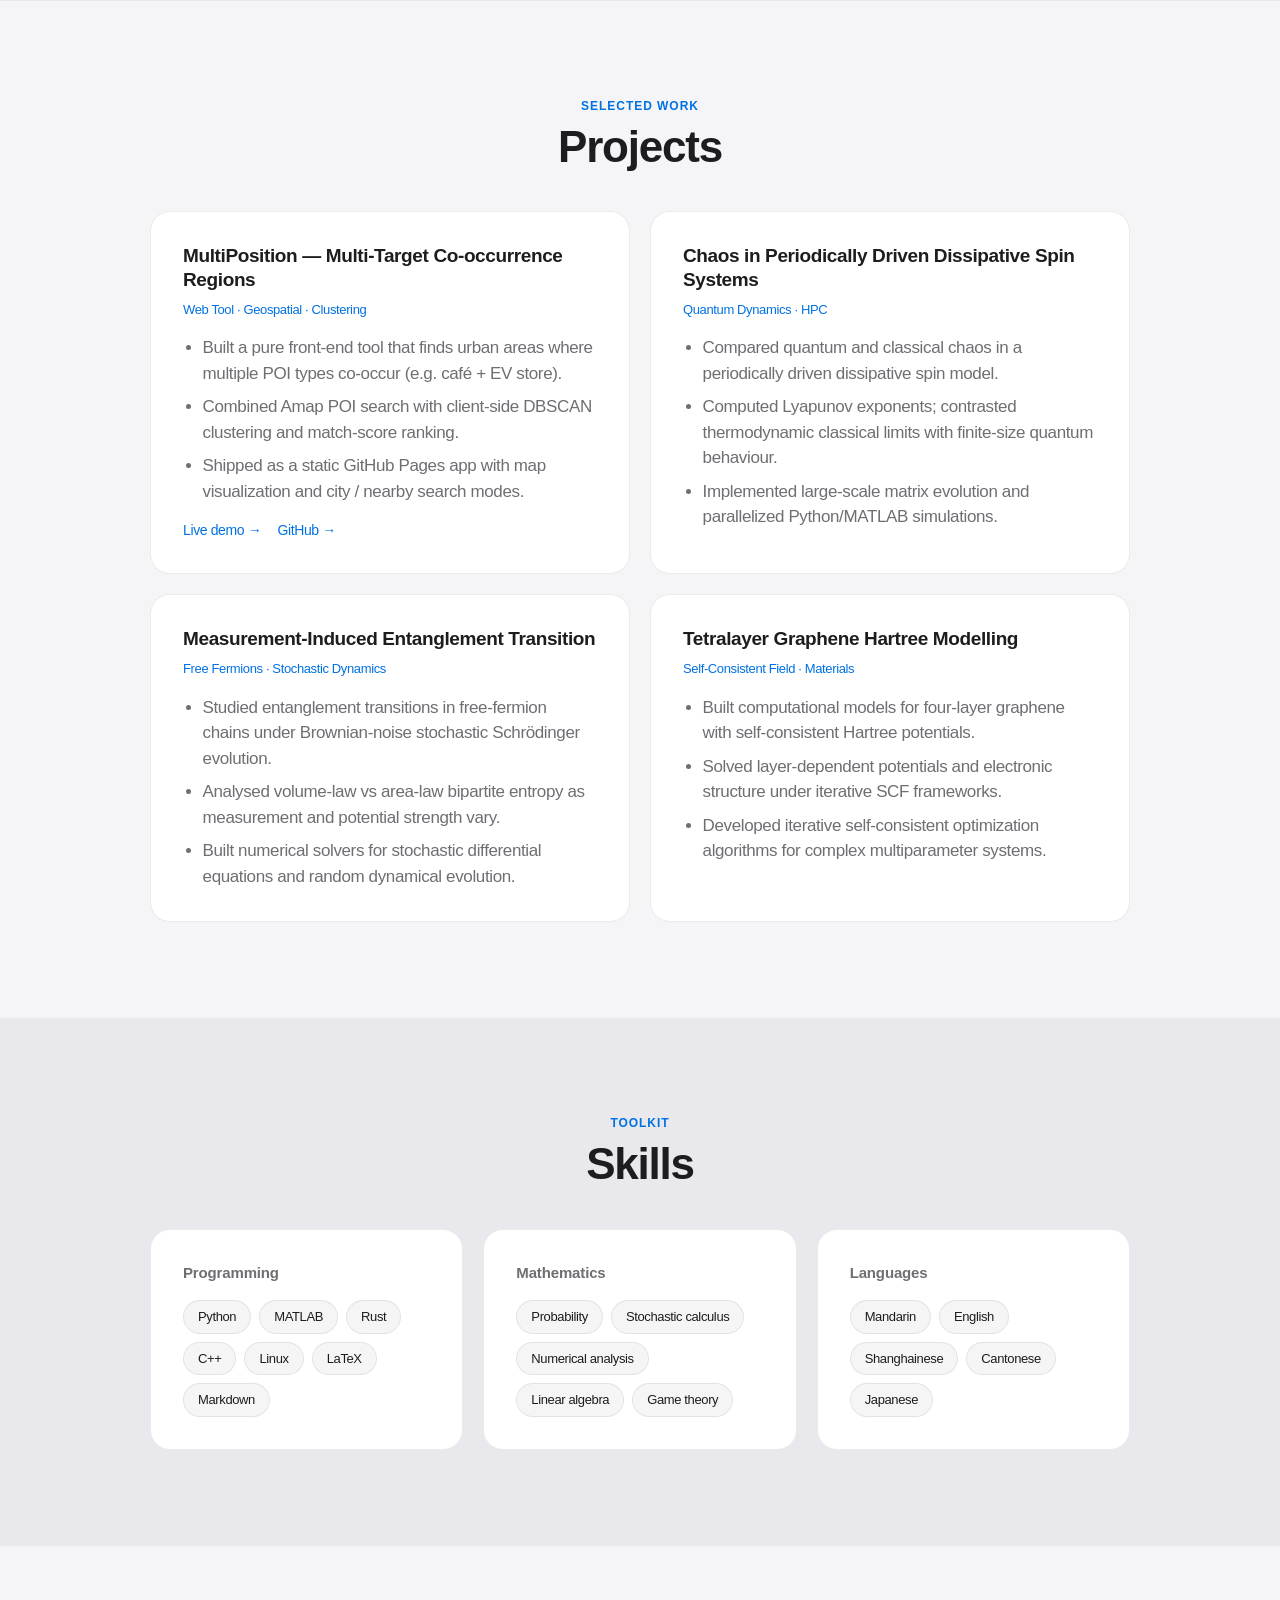
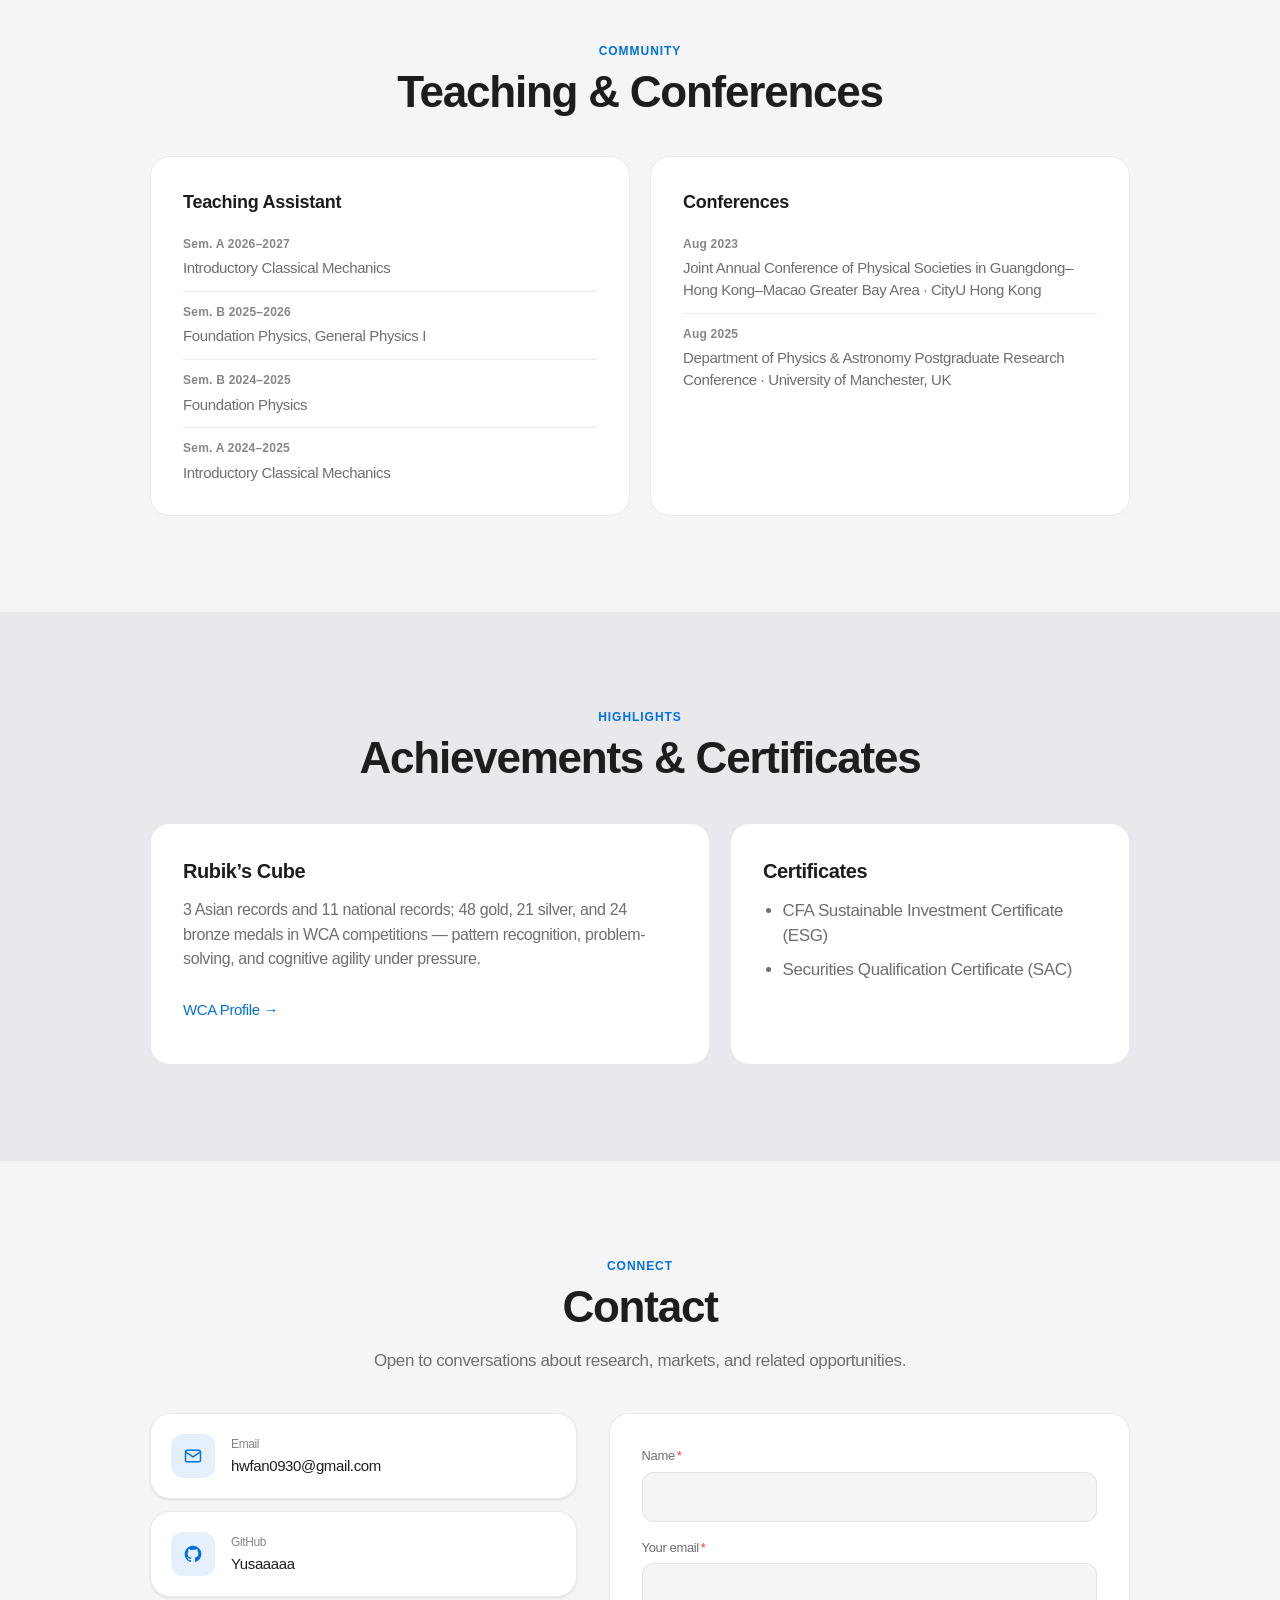
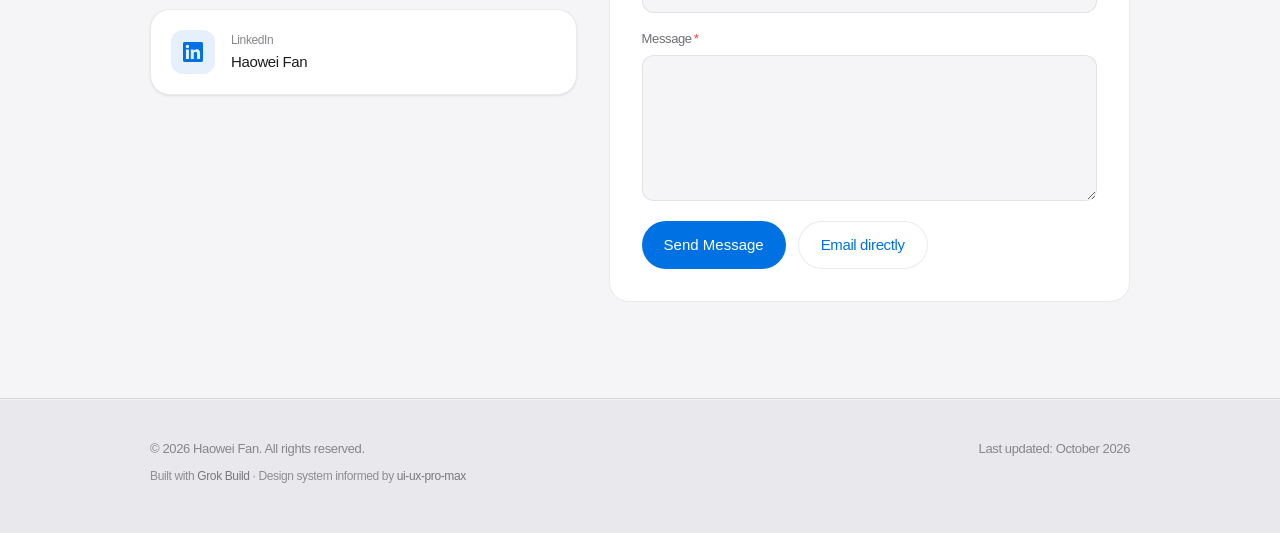
==== commit b85ce9e6: "Add multilingual update for arXiv:2610.08505 Post the graphene twistronics paper in Updates with EN/" ====
--- a/index.html
+++ b/index.html
@@ -513,7 +513,7 @@
         <p data-i18n="footer.copy">© 2026 Haowei Fan. All rights reserved.</p>
         <p class="footer-credit" data-i18n-html="footer.credit">Built with <a href="https://x.ai/grok" target="_blank" rel="noopener noreferrer">Grok Build</a> · Design system informed by <a href="https://github.com/nextlevelbuilder/ui-ux-pro-max-skill" target="_blank" rel="noopener noreferrer">ui-ux-pro-max</a></p>
       </div>
-      <p class="footer-meta" data-i18n="footer.updated">Last updated: September 2026</p>
+      <p class="footer-meta" data-i18n="footer.updated">Last updated: October 2026</p>
     </div>
   </footer>
 
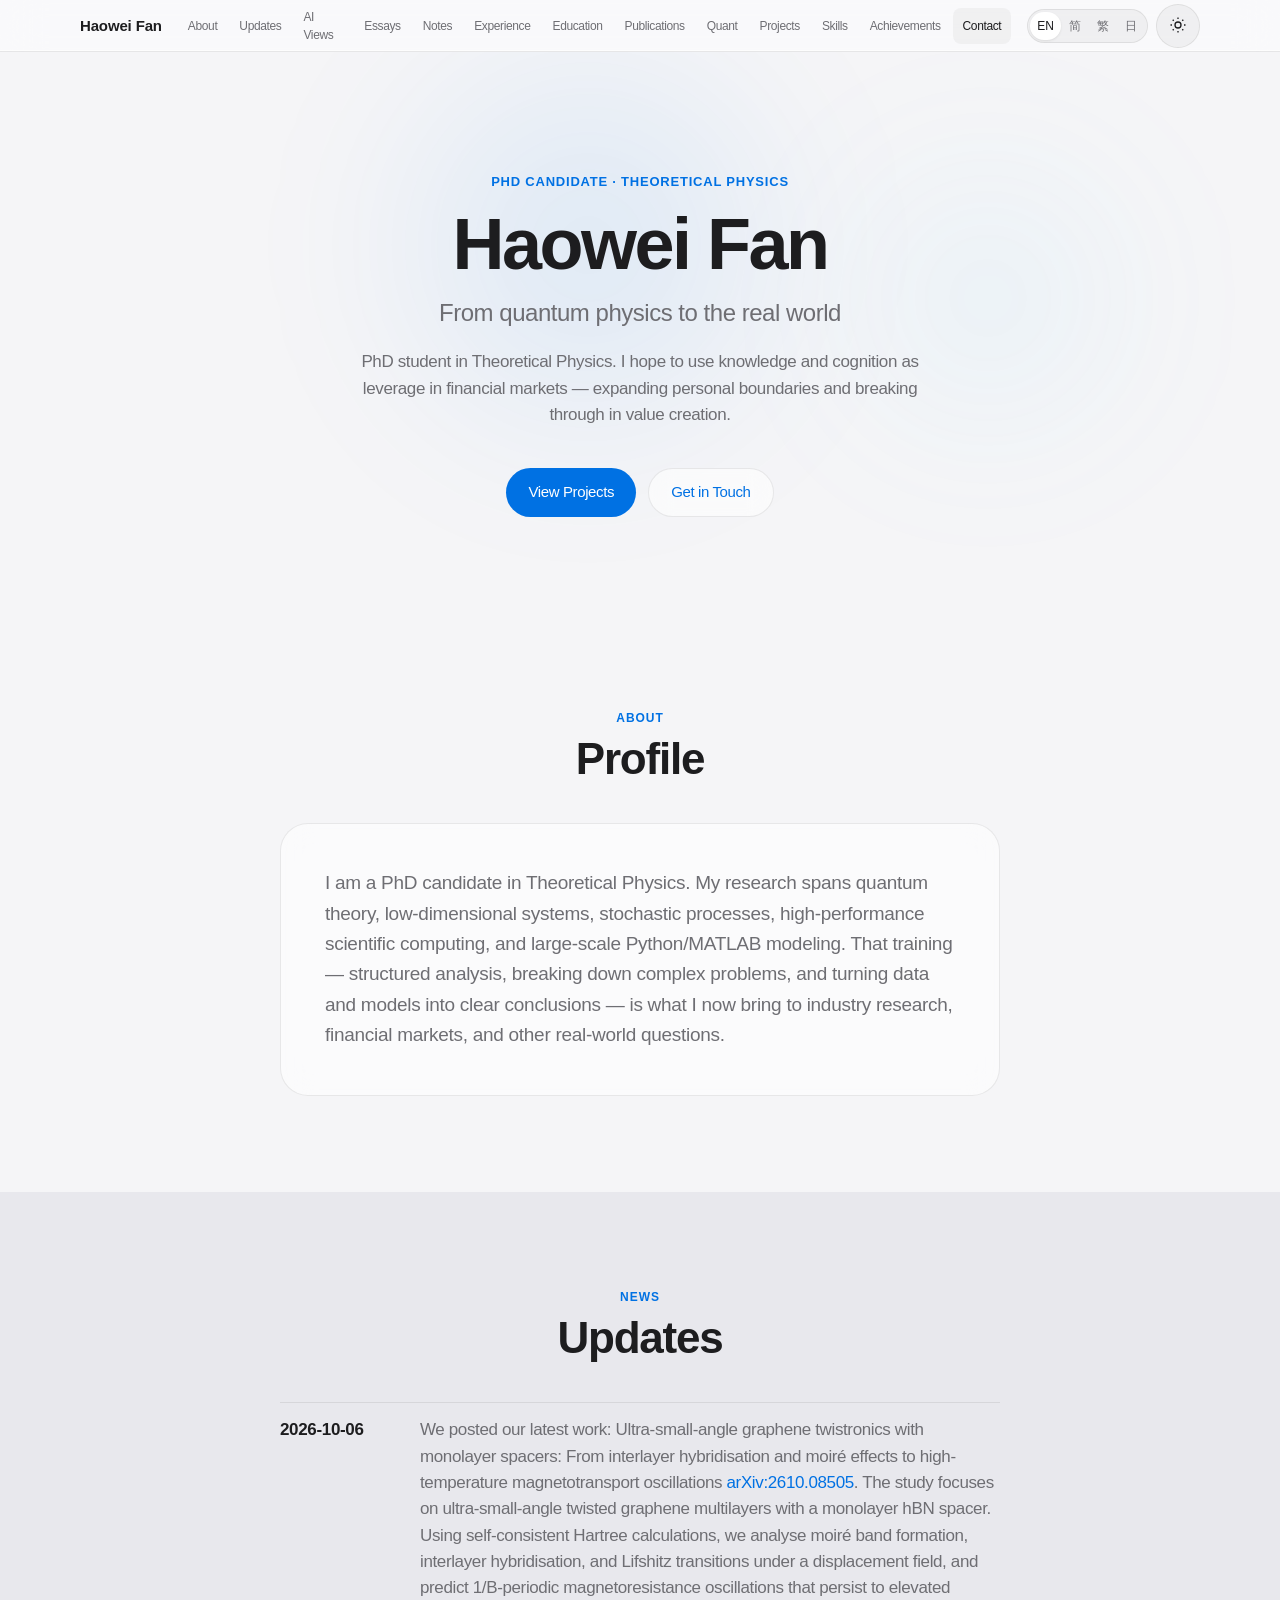
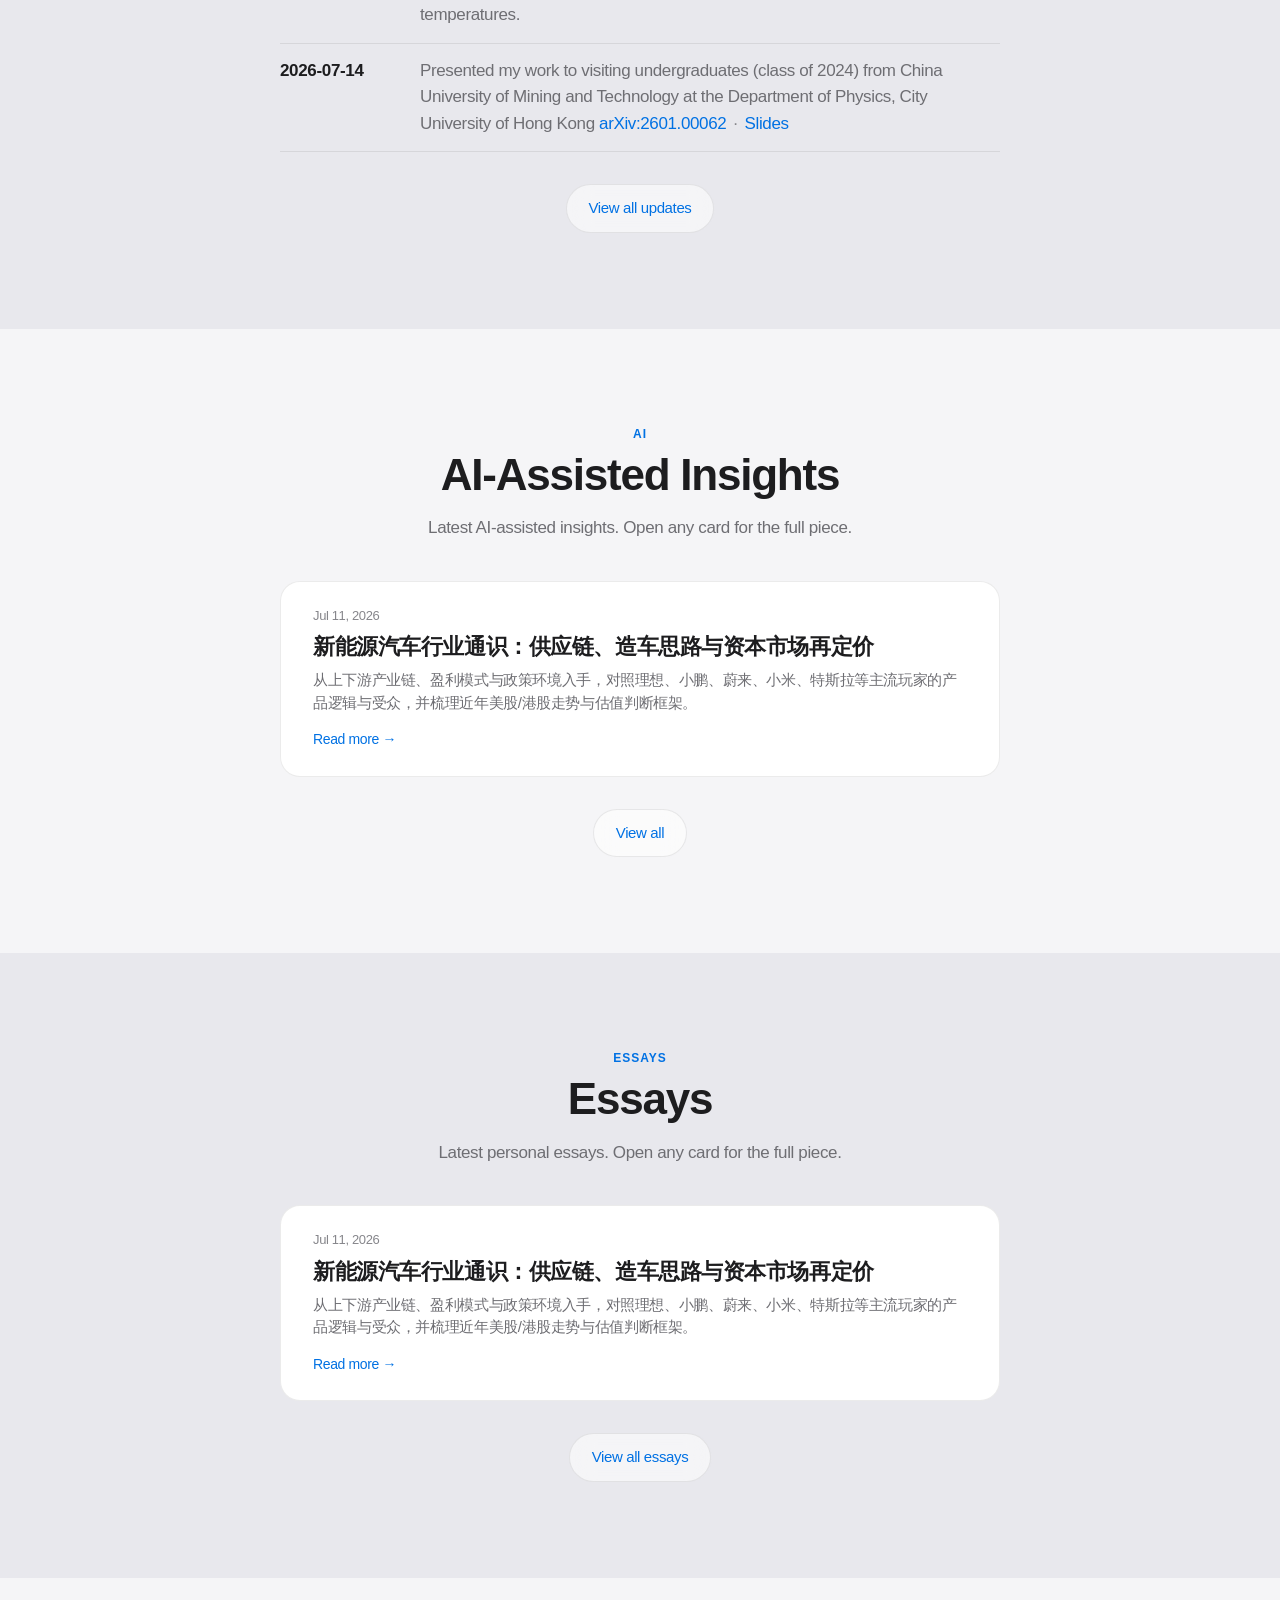
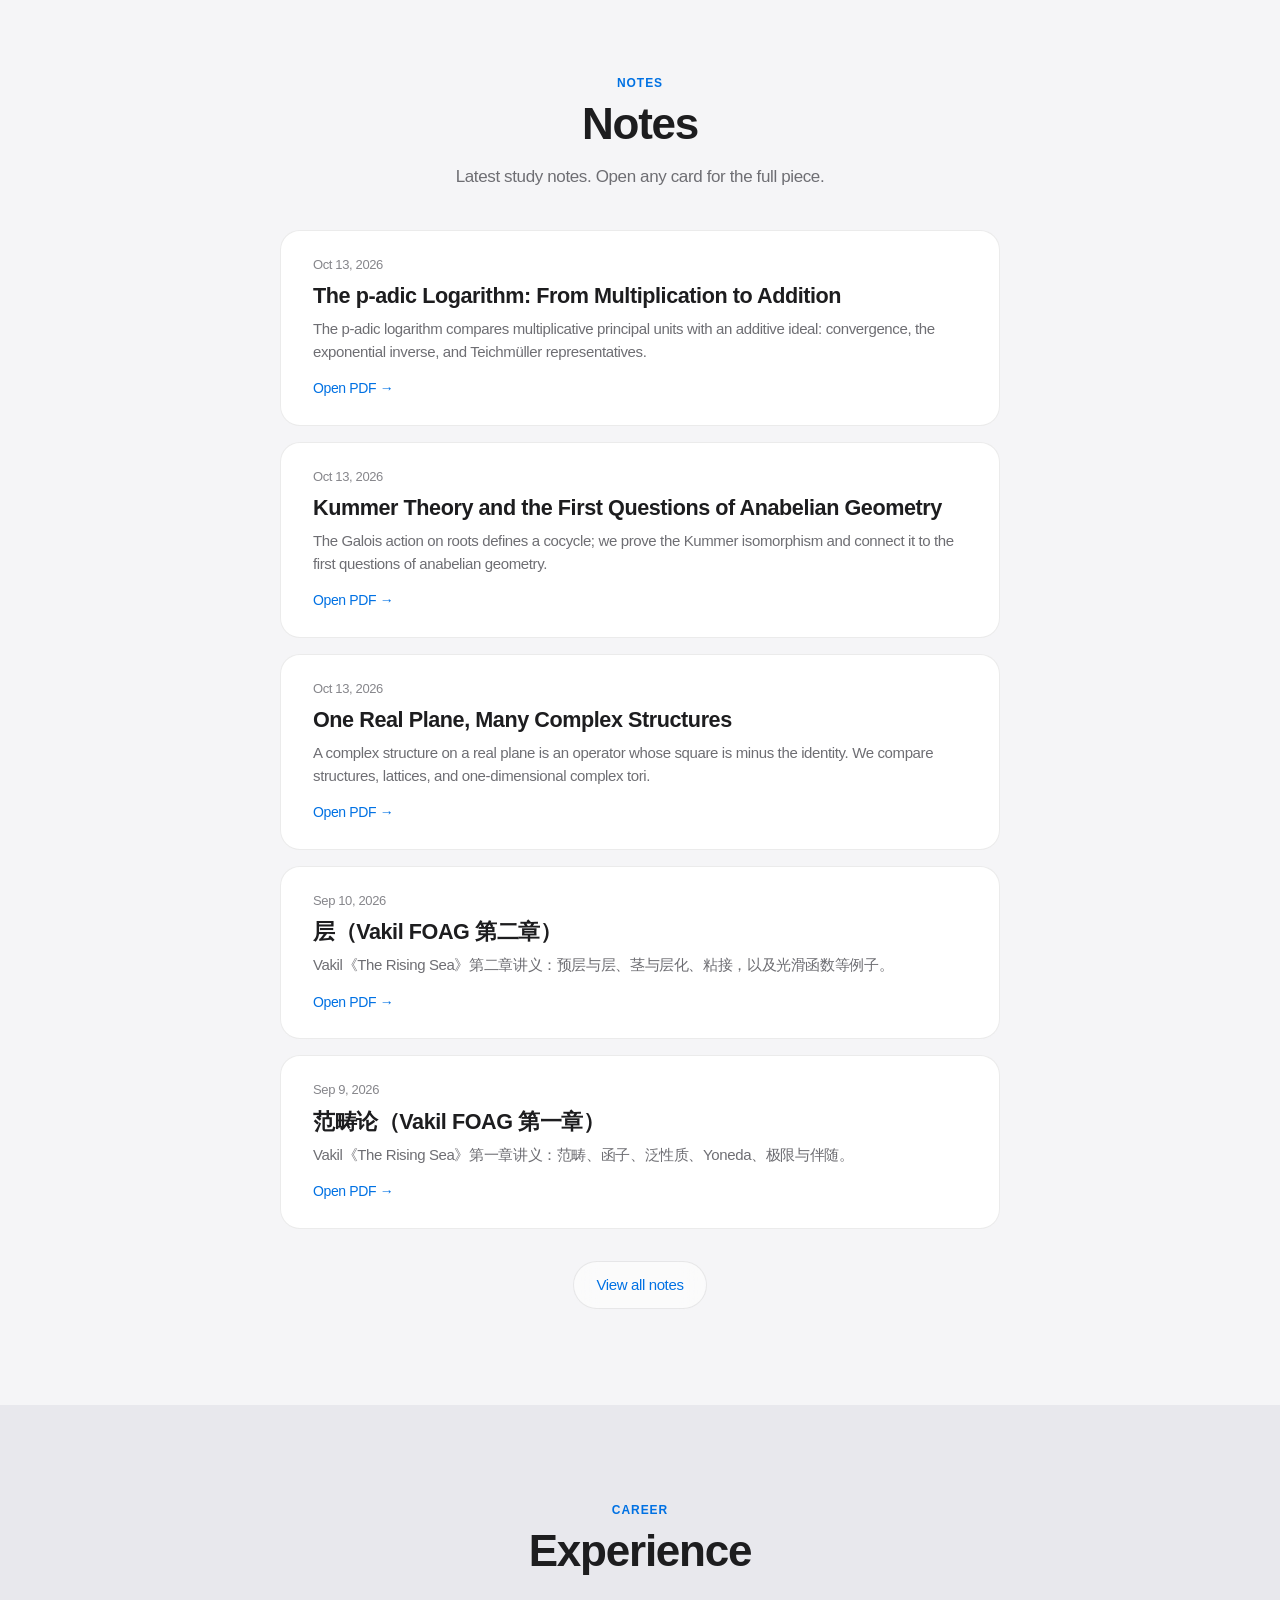
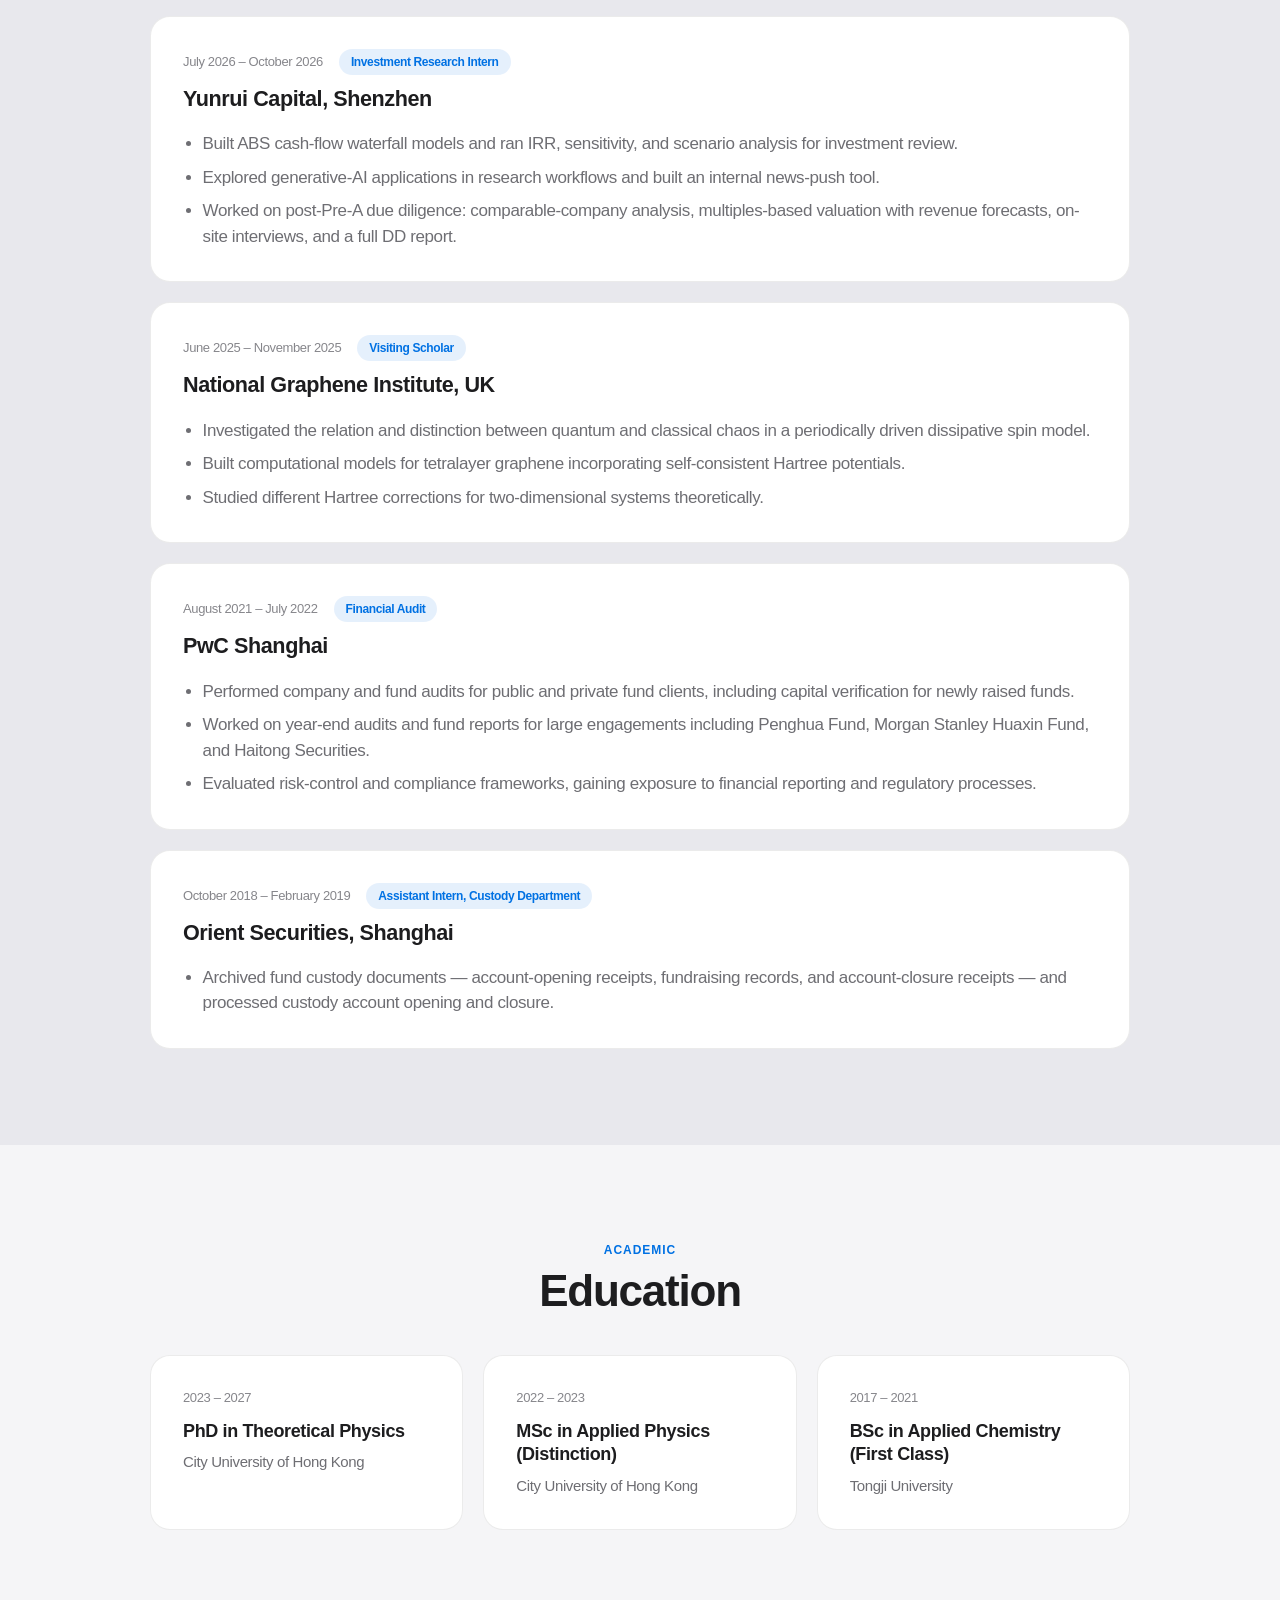
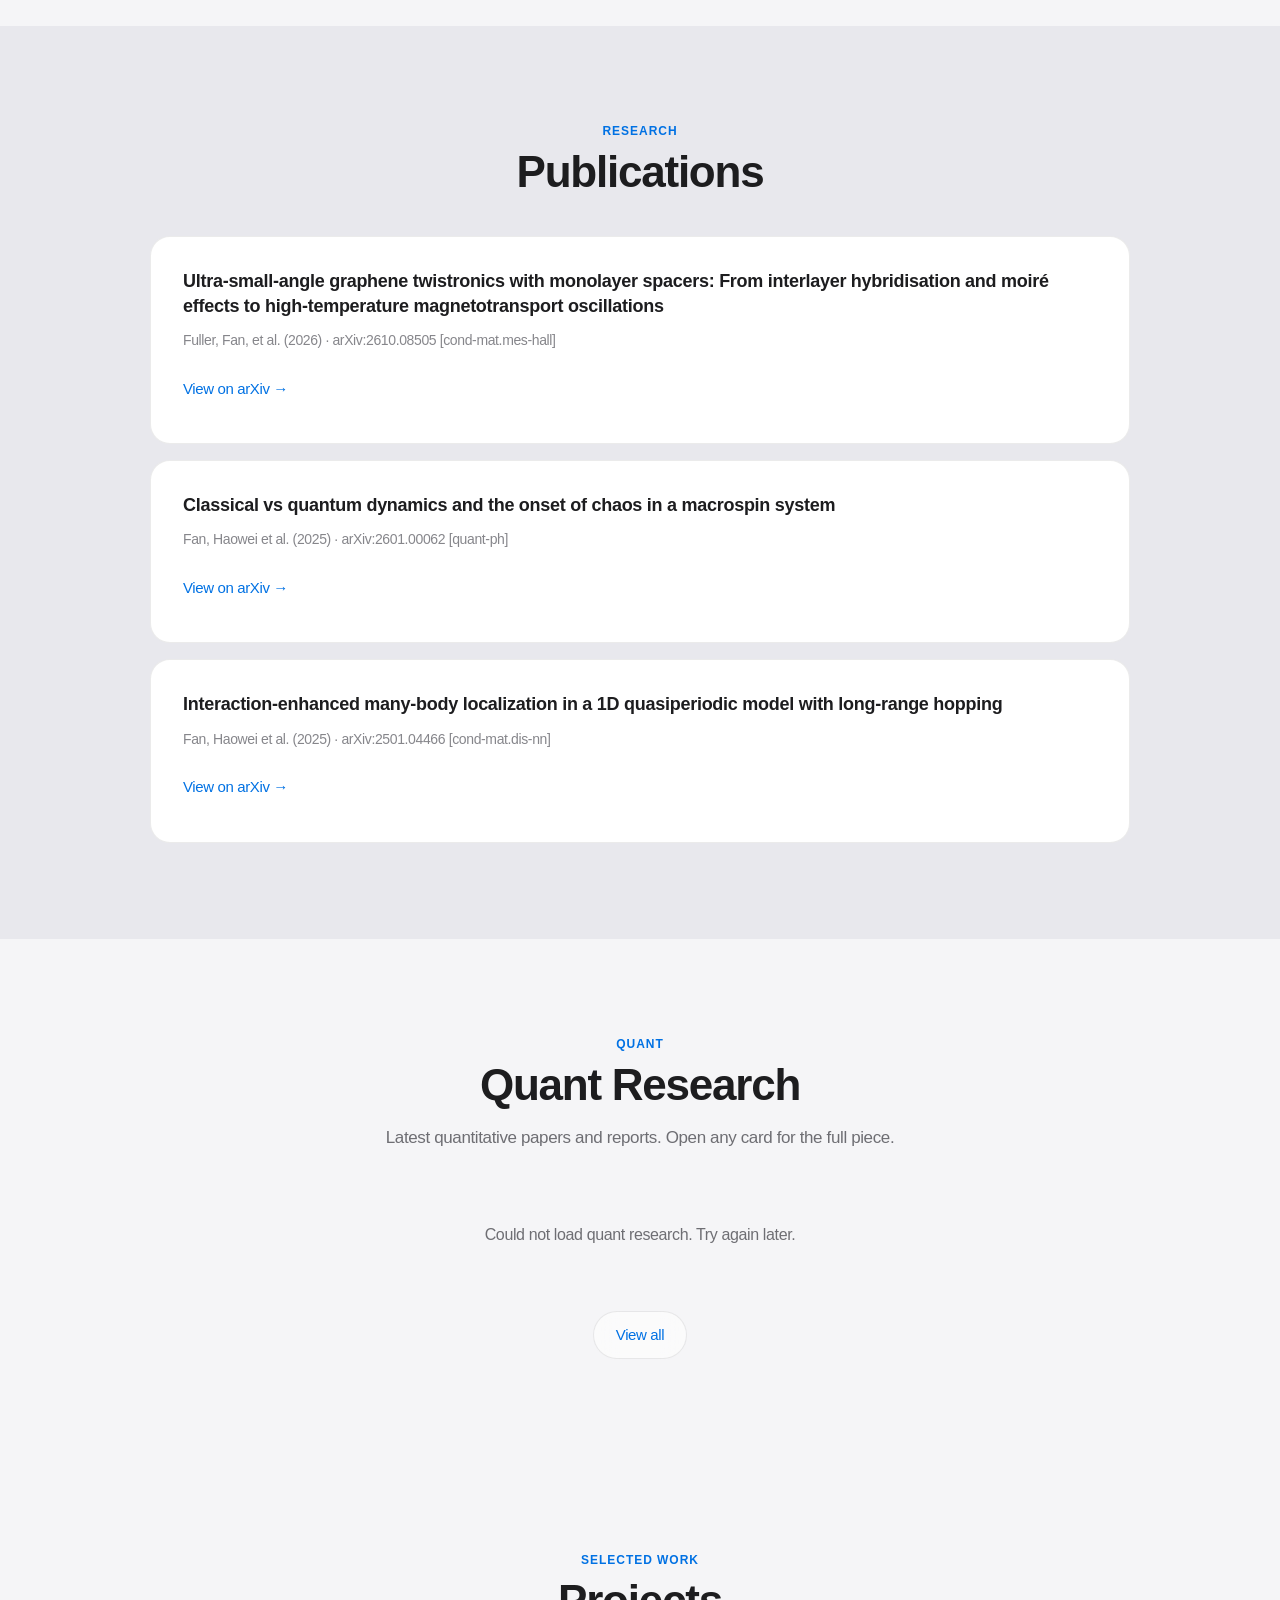
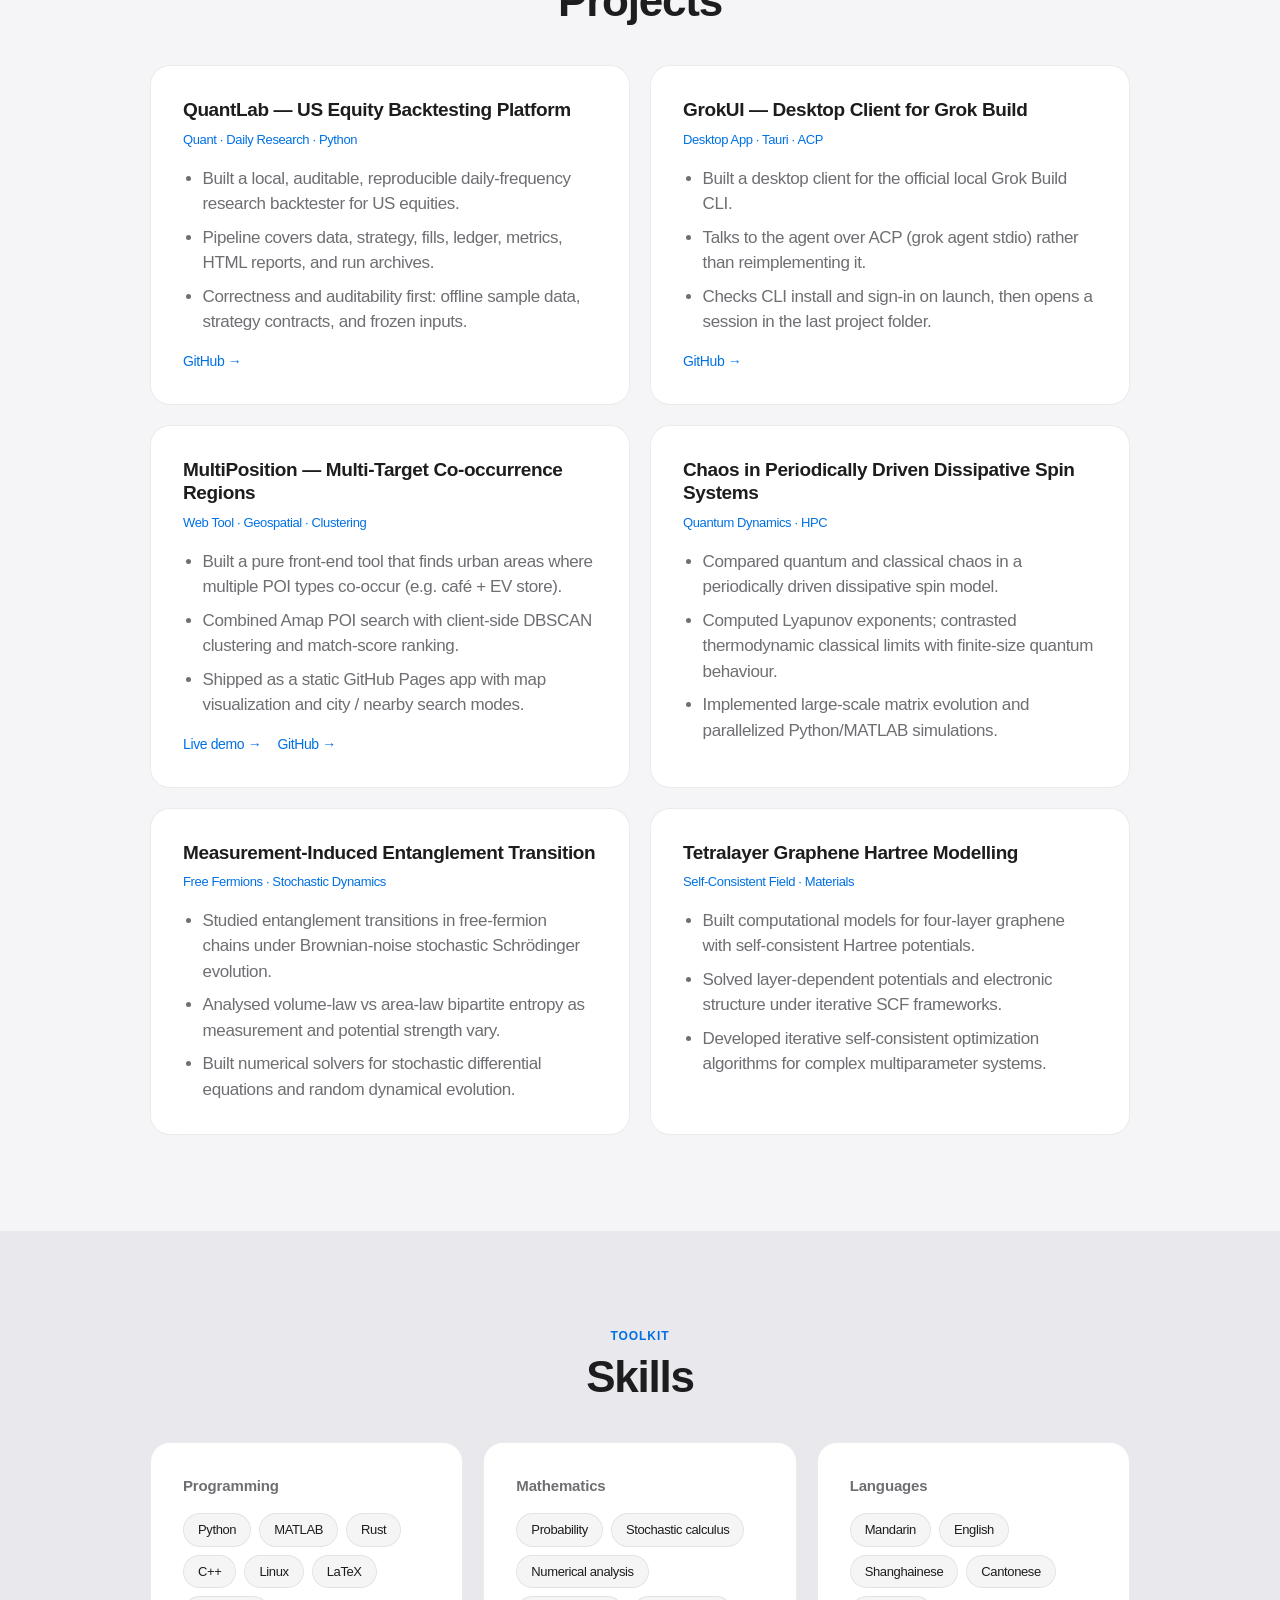
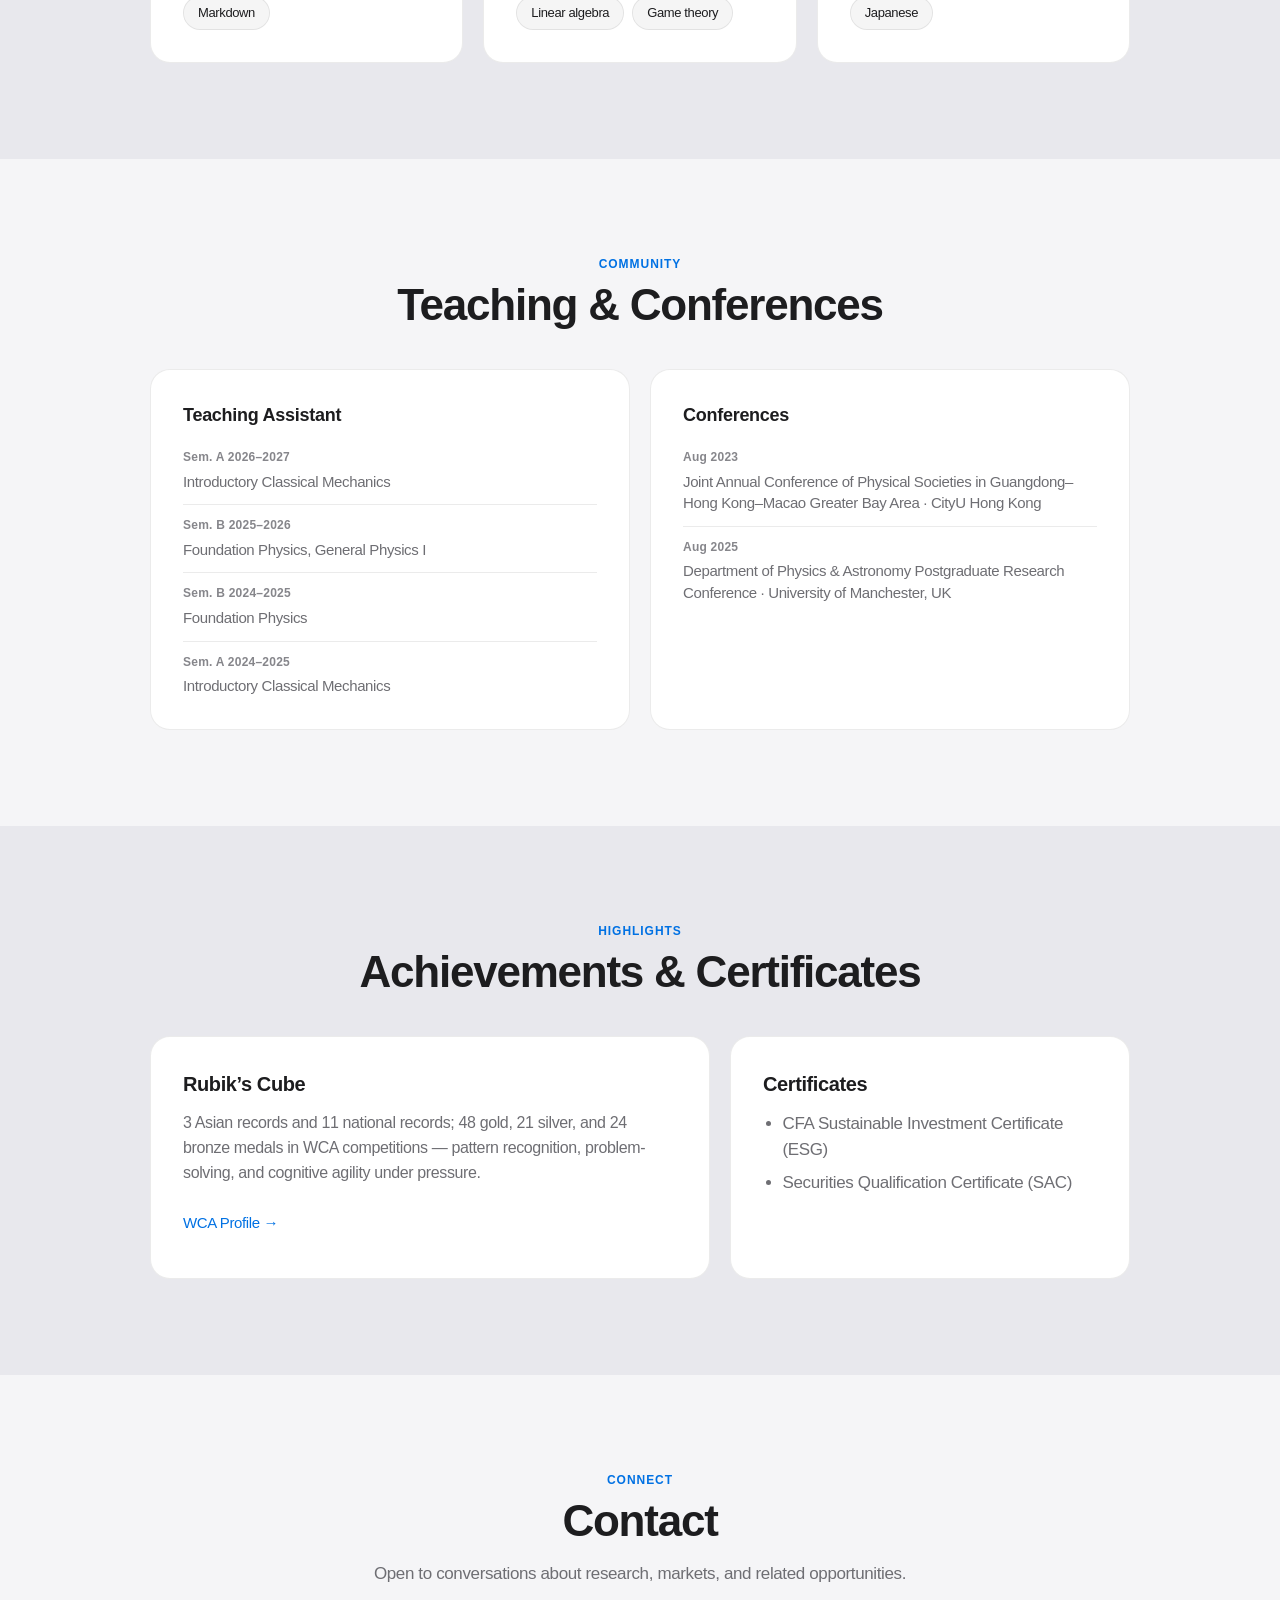
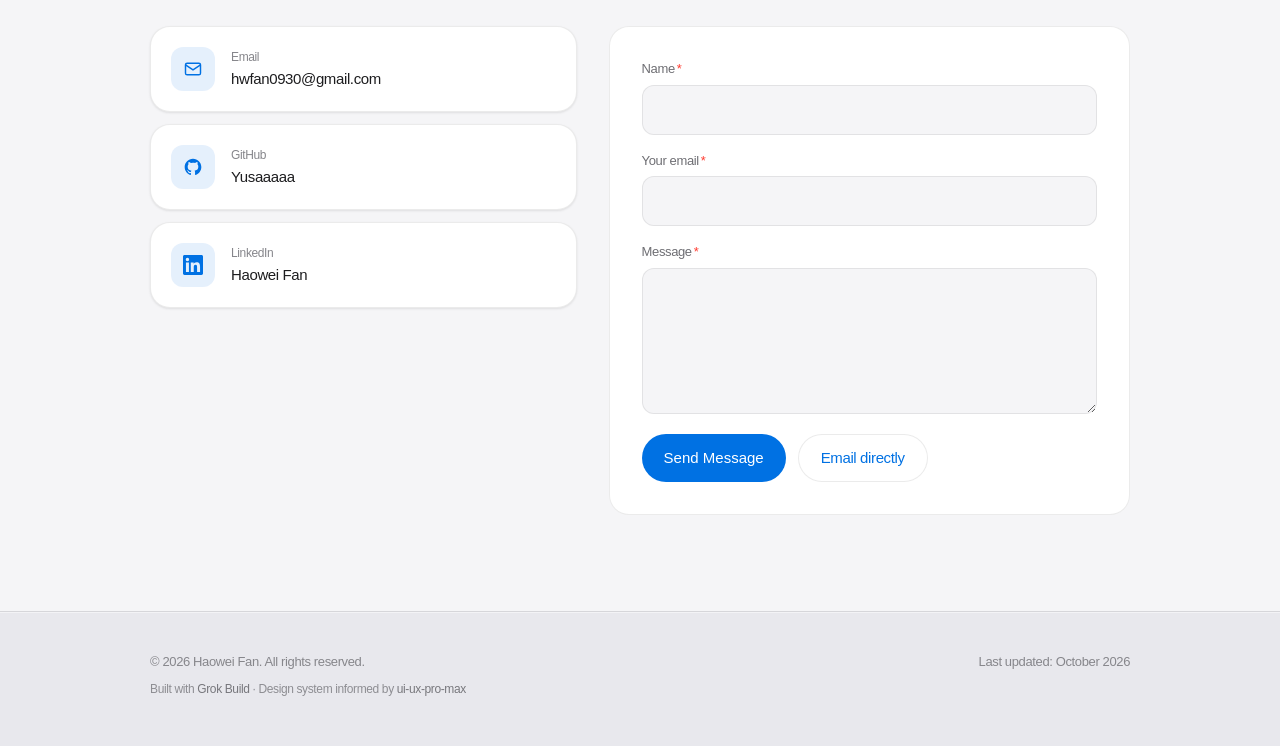
==== commit 3f8ea4fd: "Add quant research section plus QuantLab and GrokUI projects Scaffold a Markdown/PDF collection for " ====
--- a/index.html
+++ b/index.html
@@ -38,6 +38,7 @@
           <li><a href="#experience" data-i18n="nav.experience">Experience</a></li>
           <li><a href="#education" data-i18n="nav.education">Education</a></li>
           <li><a href="#publications" data-i18n="nav.publications">Publications</a></li>
+          <li><a href="#quant" data-i18n="nav.quant" data-nav-collection="quant">Quant</a></li>
           <li><a href="#projects" data-i18n="nav.projects">Projects</a></li>
           <li><a href="#skills" data-i18n="nav.skills">Skills</a></li>
           <li><a href="#achievements" data-i18n="nav.achievements">Achievements</a></li>
@@ -284,6 +285,25 @@
       </div>
     </section>
 
+    <!-- Quant research papers / reports -->
+    <section class="section" id="quant" aria-labelledby="quant-title">
+      <div class="container">
+        <header class="section-header reveal">
+          <p class="section-label" data-i18n="quant.label">Quant</p>
+          <h2 class="section-title" id="quant-title" data-i18n="quant.title">Quant Research</h2>
+          <p class="section-desc" data-i18n="quant.descHome">
+            Latest quantitative papers and reports. Open any card for the full piece.
+          </p>
+        </header>
+        <div class="writing-list" id="quantHomeList" aria-live="polite">
+          <p class="writing-empty" data-i18n="quant.loading">Loading…</p>
+        </div>
+        <div class="writing-footer reveal">
+          <a class="btn btn-secondary" href="quant.html" data-i18n="quant.viewAll">View all</a>
+        </div>
+      </div>
+    </section>
+
     <!-- Projects -->
     <section class="section" id="projects" aria-labelledby="projects-title">
       <div class="container">
@@ -292,6 +312,30 @@
           <h2 class="section-title" id="projects-title" data-i18n="projects.title">Projects</h2>
         </header>
         <div class="project-grid">
+          <article class="project-card card reveal">
+            <h3 class="project-title" data-i18n="proj.quantlab.title">QuantLab — US Equity Backtesting Platform</h3>
+            <p class="project-tag" data-i18n="proj.quantlab.tag">Quant · Daily Research · Python</p>
+            <ul class="bullet-list">
+              <li data-i18n="proj.quantlab.b1">Built a local, auditable, reproducible daily-frequency research backtester for US equities.</li>
+              <li data-i18n="proj.quantlab.b2">Pipeline covers data, strategy, fills, ledger, metrics, HTML reports, and run archives.</li>
+              <li data-i18n="proj.quantlab.b3">Correctness and auditability first: offline sample data, strategy contracts, and frozen inputs.</li>
+            </ul>
+            <p class="project-links">
+              <a href="https://github.com/Yusaaaaa/QuantLab" target="_blank" rel="noopener noreferrer" data-i18n="proj.quantlab.repo">GitHub →</a>
+            </p>
+          </article>
+          <article class="project-card card reveal">
+            <h3 class="project-title" data-i18n="proj.grokui.title">GrokUI — Desktop Client for Grok Build</h3>
+            <p class="project-tag" data-i18n="proj.grokui.tag">Desktop App · Tauri · ACP</p>
+            <ul class="bullet-list">
+              <li data-i18n="proj.grokui.b1">Built a desktop client for the official local Grok Build CLI.</li>
+              <li data-i18n="proj.grokui.b2">Talks to the agent over ACP (grok agent stdio) rather than reimplementing it.</li>
+              <li data-i18n="proj.grokui.b3">Checks CLI install and sign-in on launch, then opens a session in the last project folder.</li>
+            </ul>
+            <p class="project-links">
+              <a href="https://github.com/Yusaaaaa/GrokUI" target="_blank" rel="noopener noreferrer" data-i18n="proj.grokui.repo">GitHub →</a>
+            </p>
+          </article>
           <article class="project-card card reveal">
             <h3 class="project-title" data-i18n="proj.multiposition.title">MultiPosition — Multi-Target Co-occurrence Regions</h3>
             <p class="project-tag" data-i18n="proj.multiposition.tag">Web Tool · Geospatial · Clustering</p>
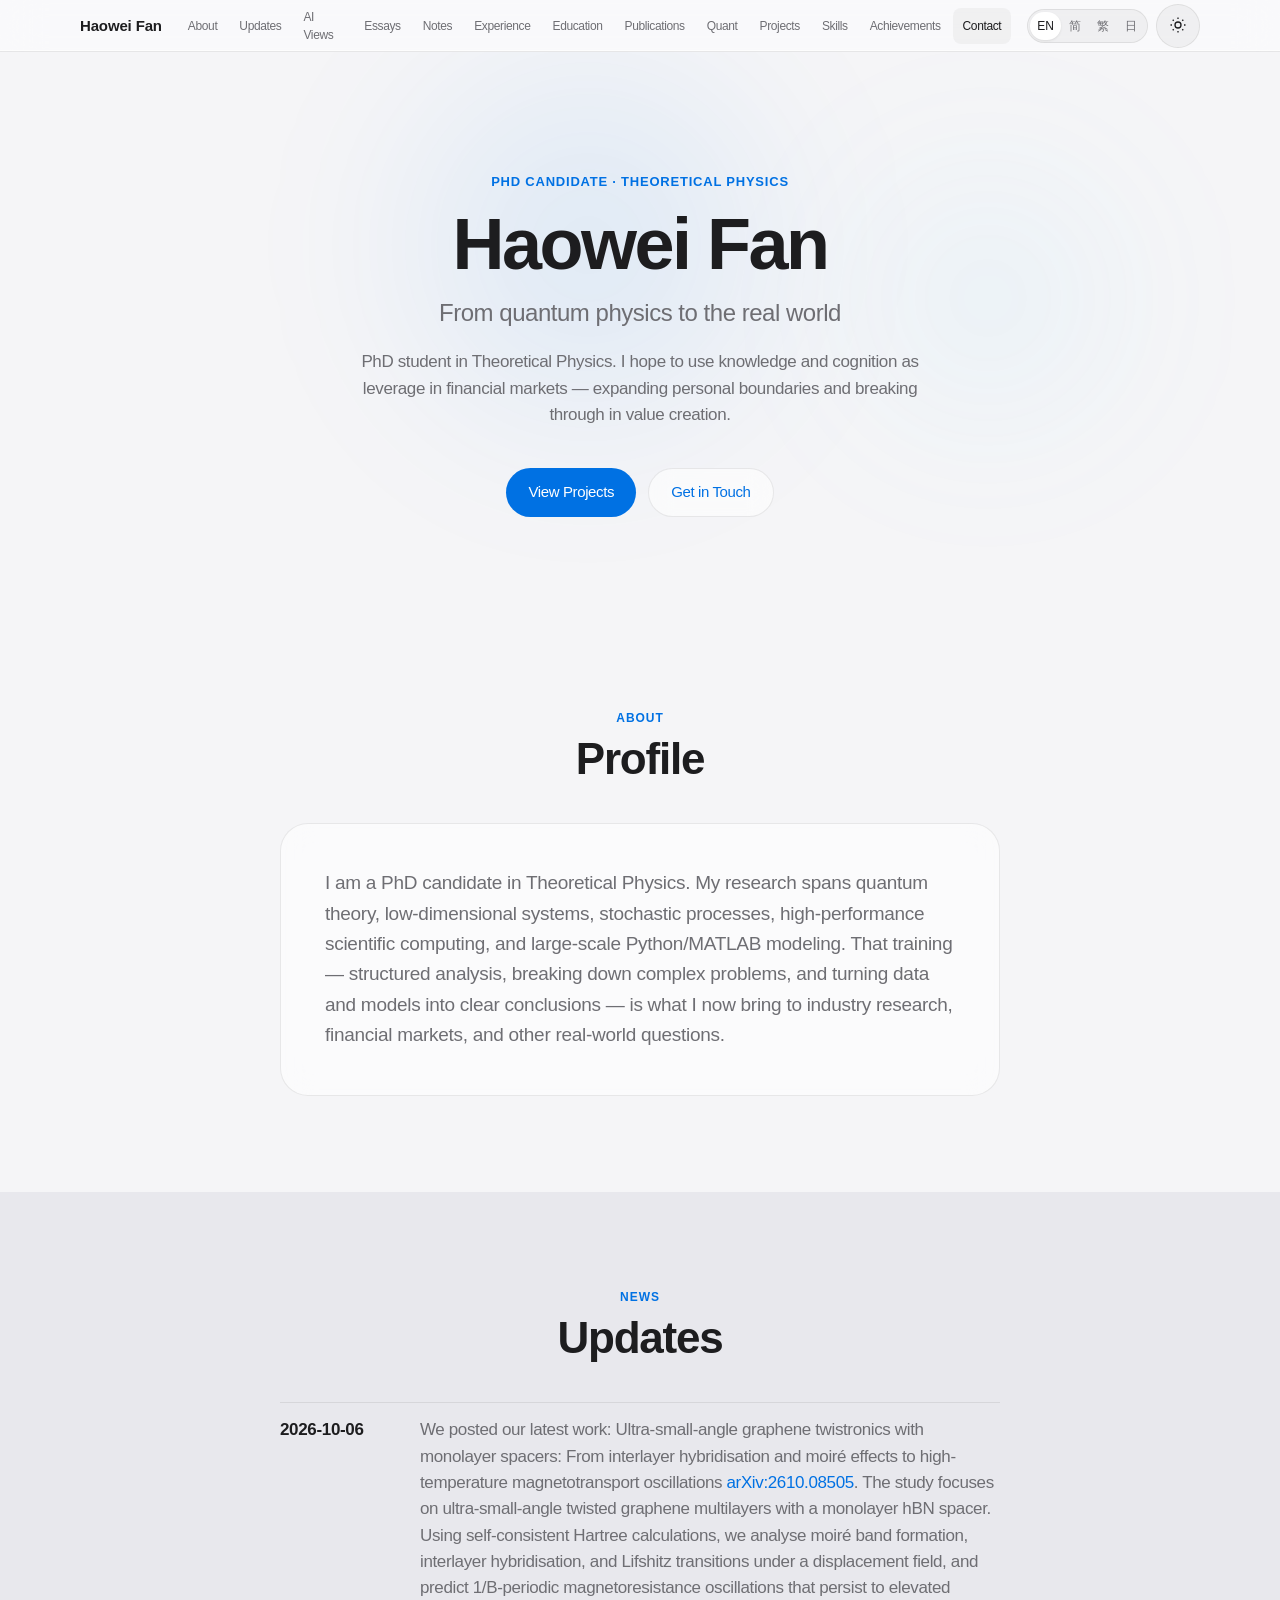
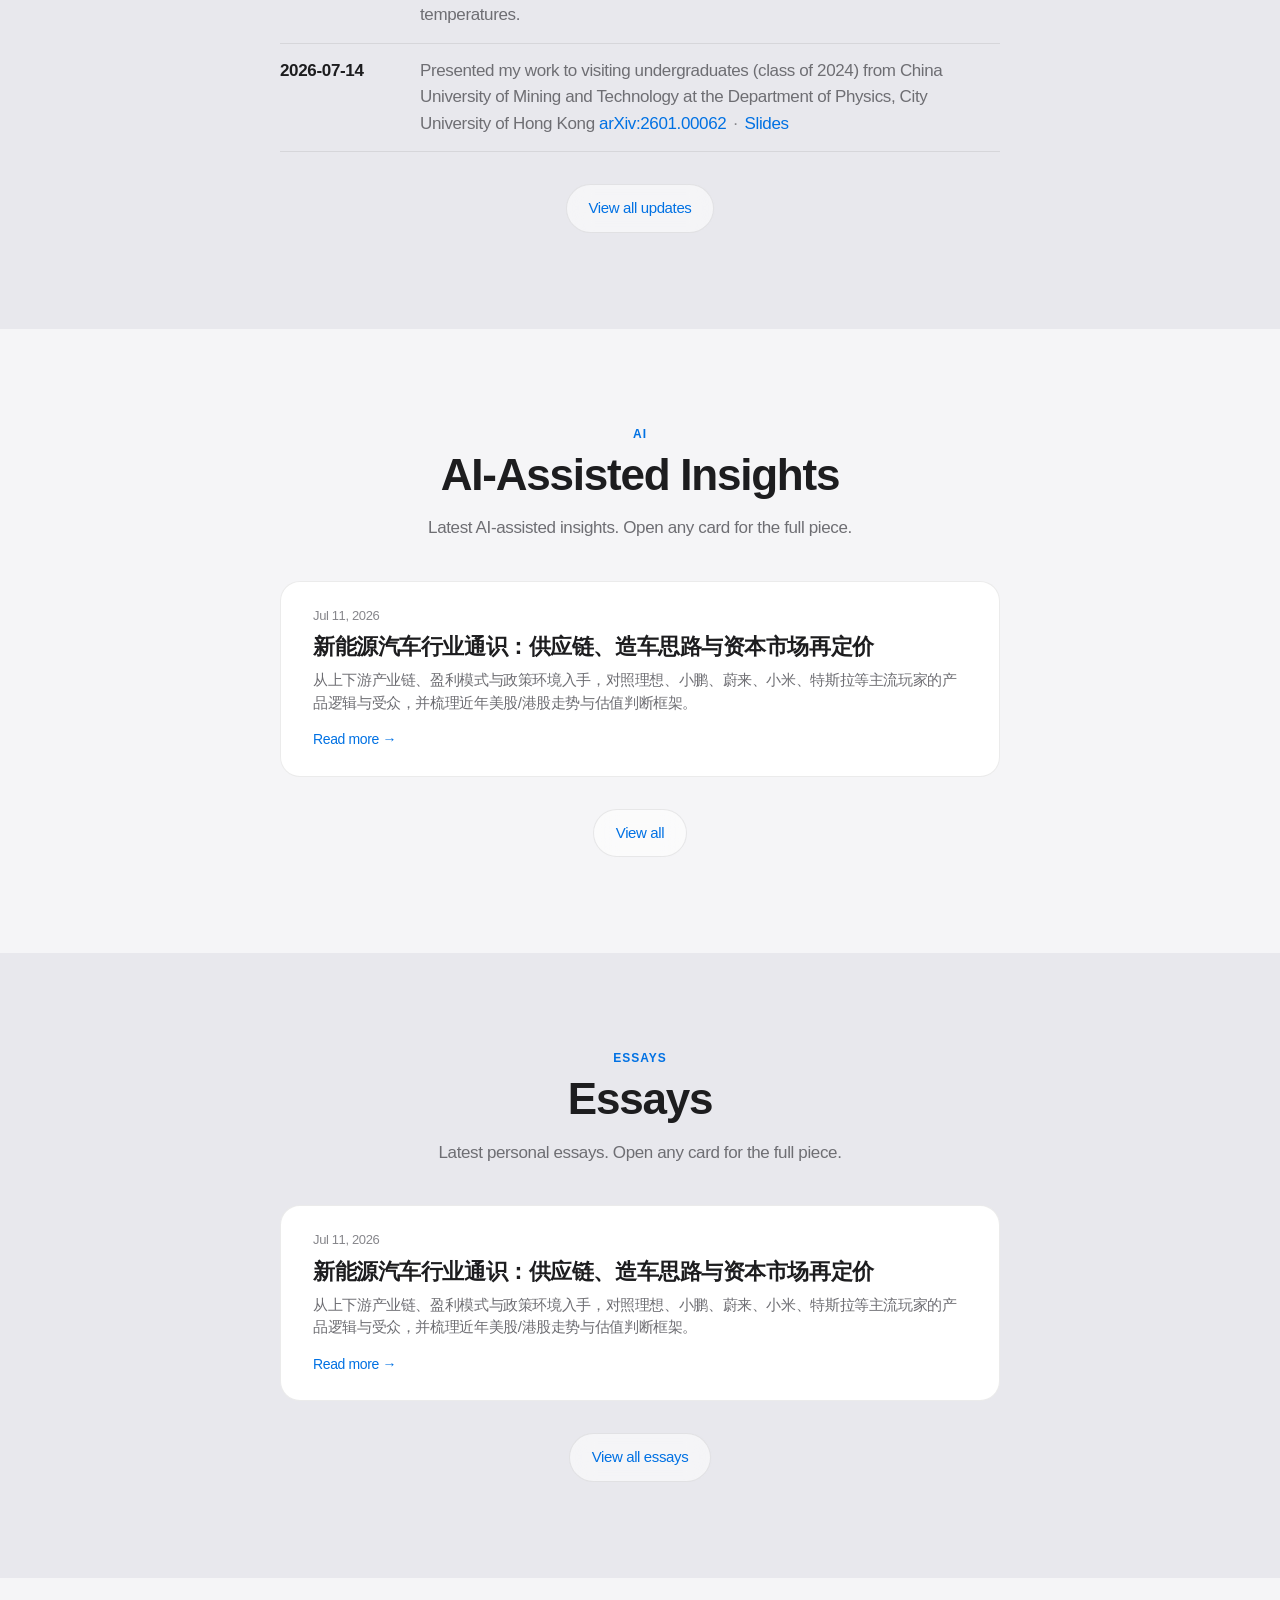
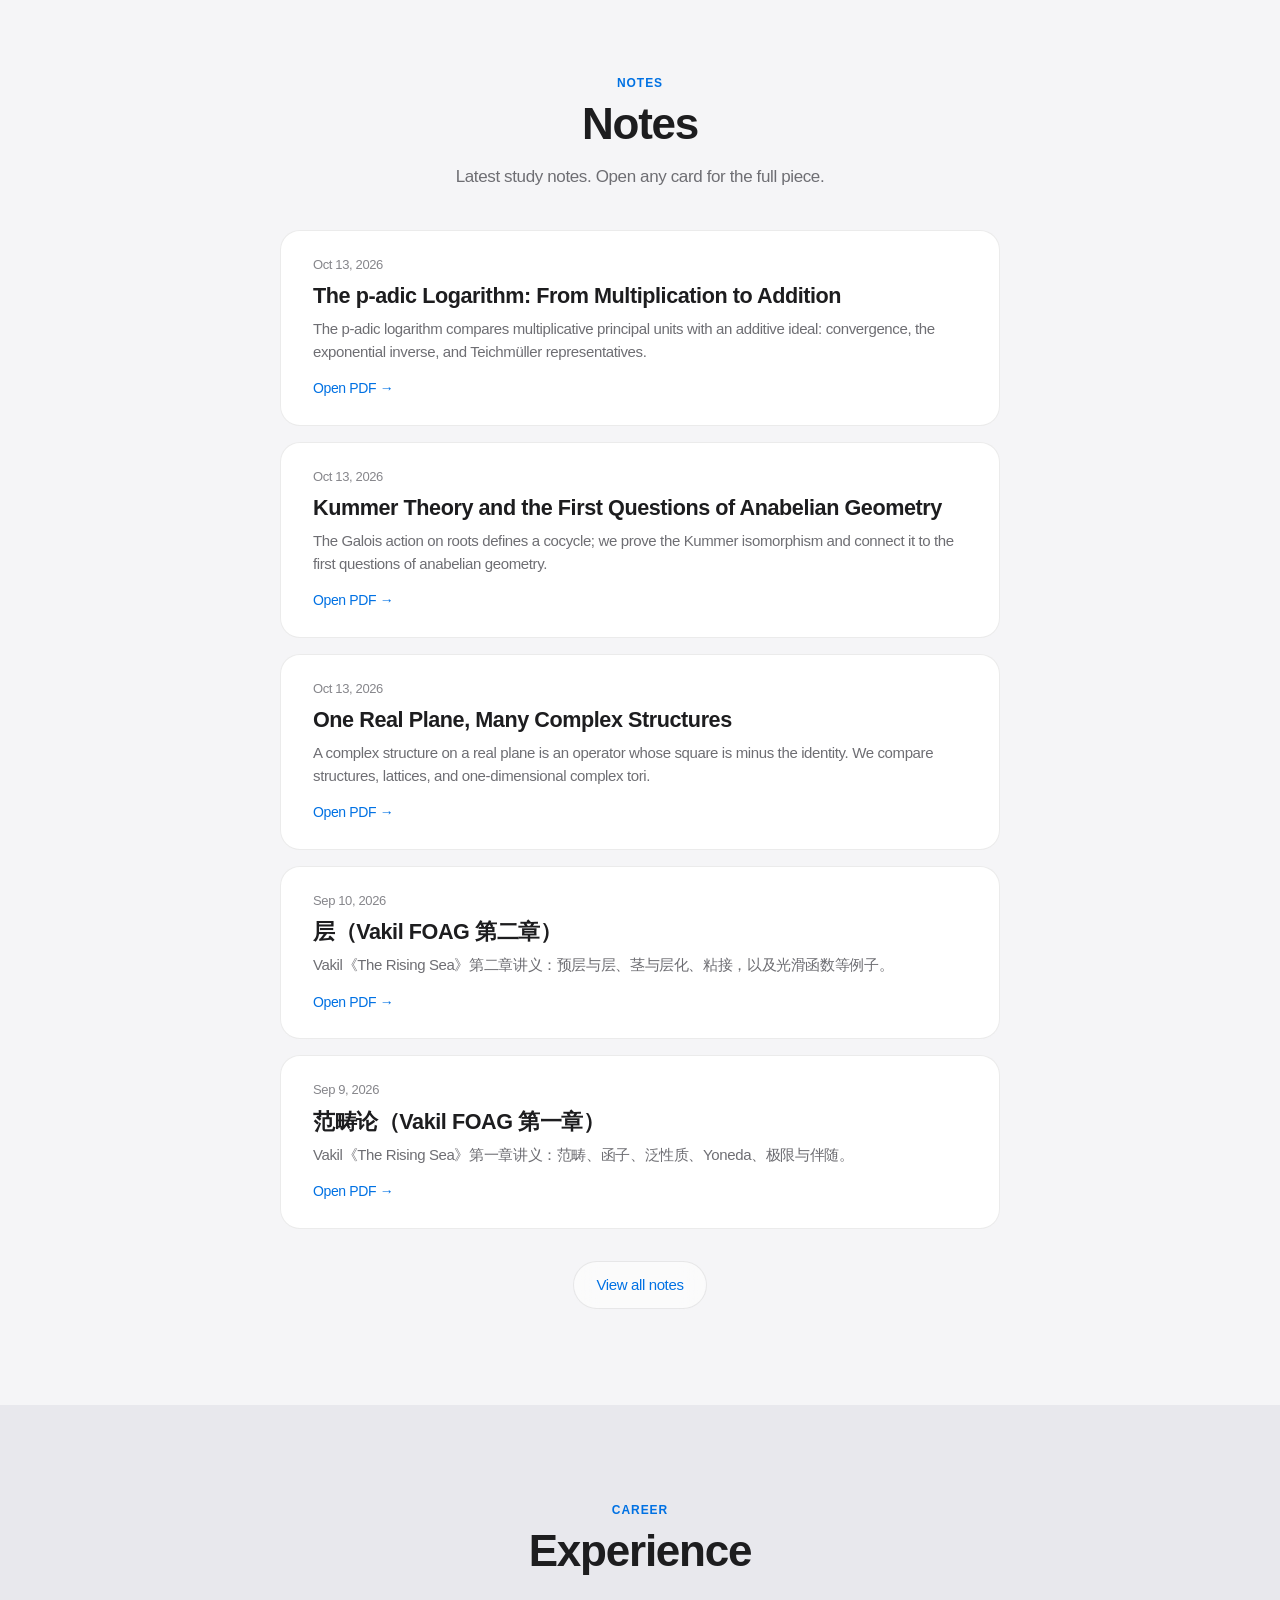
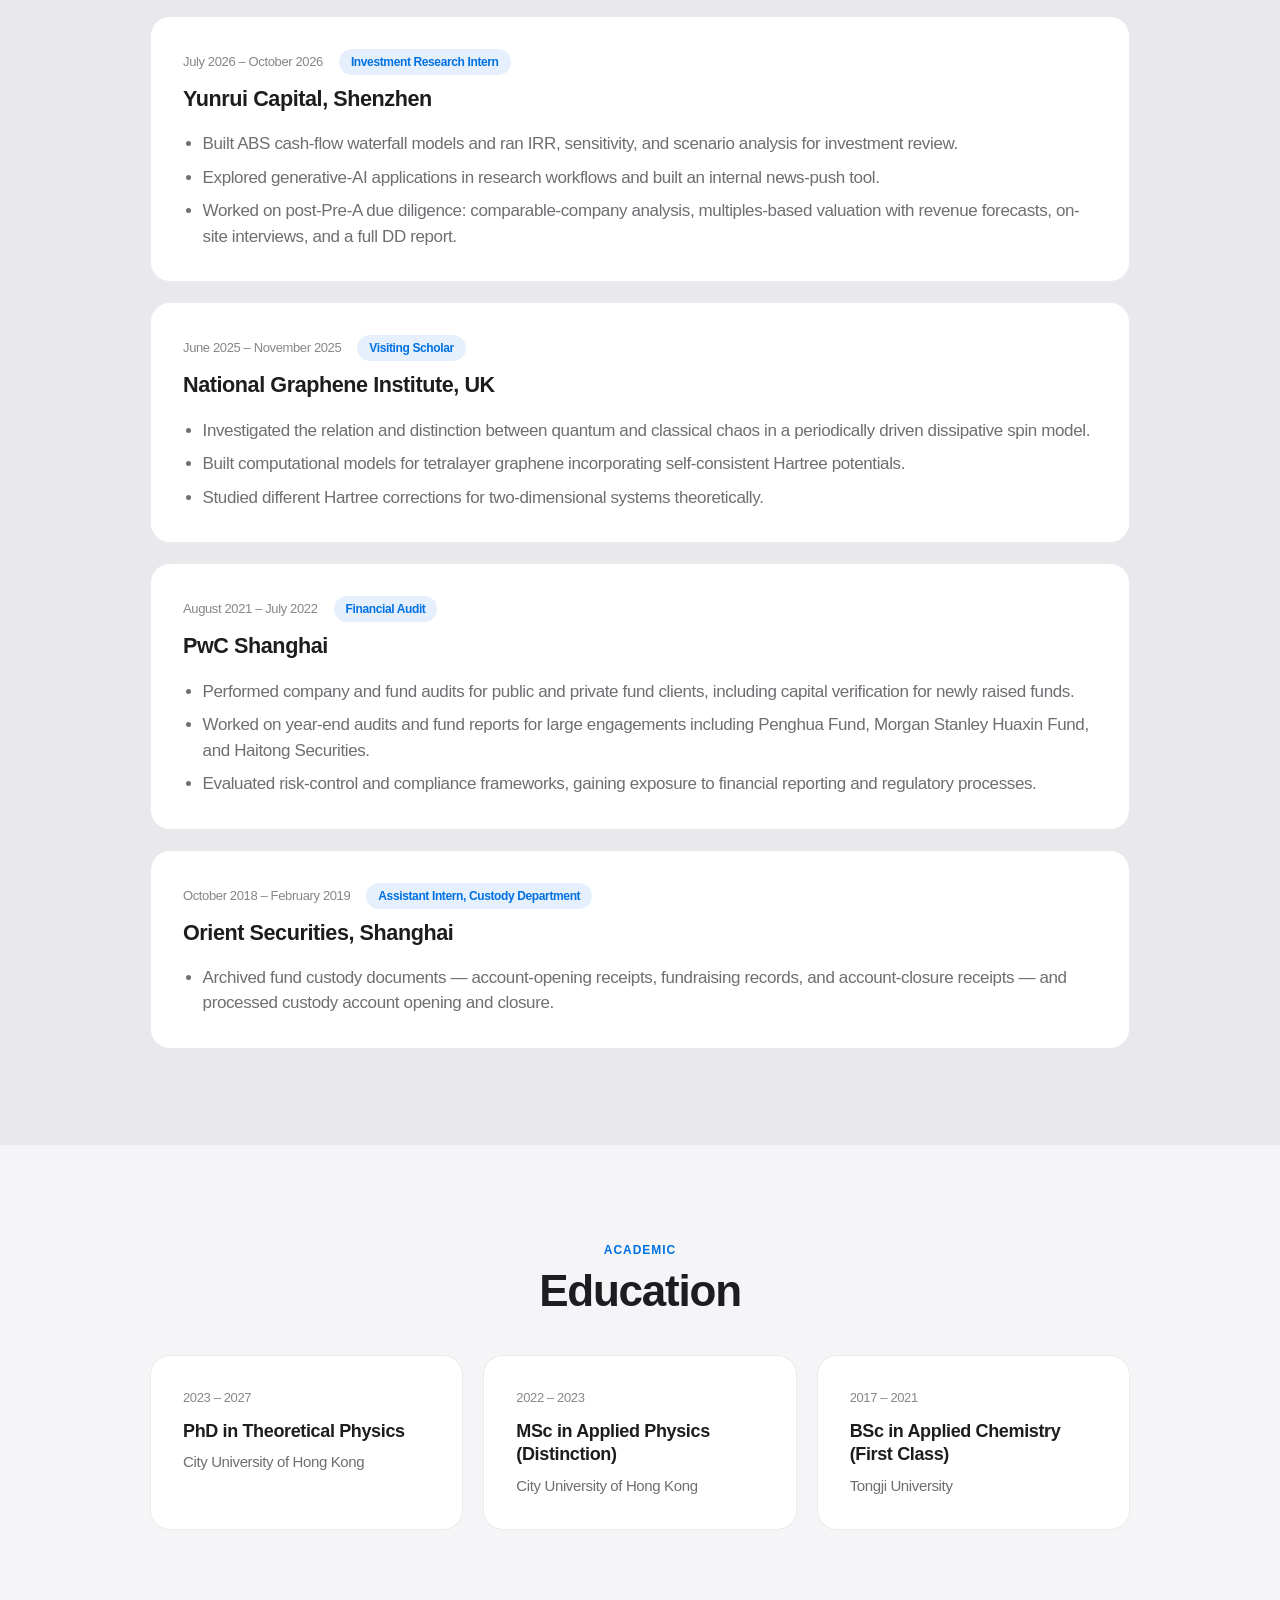
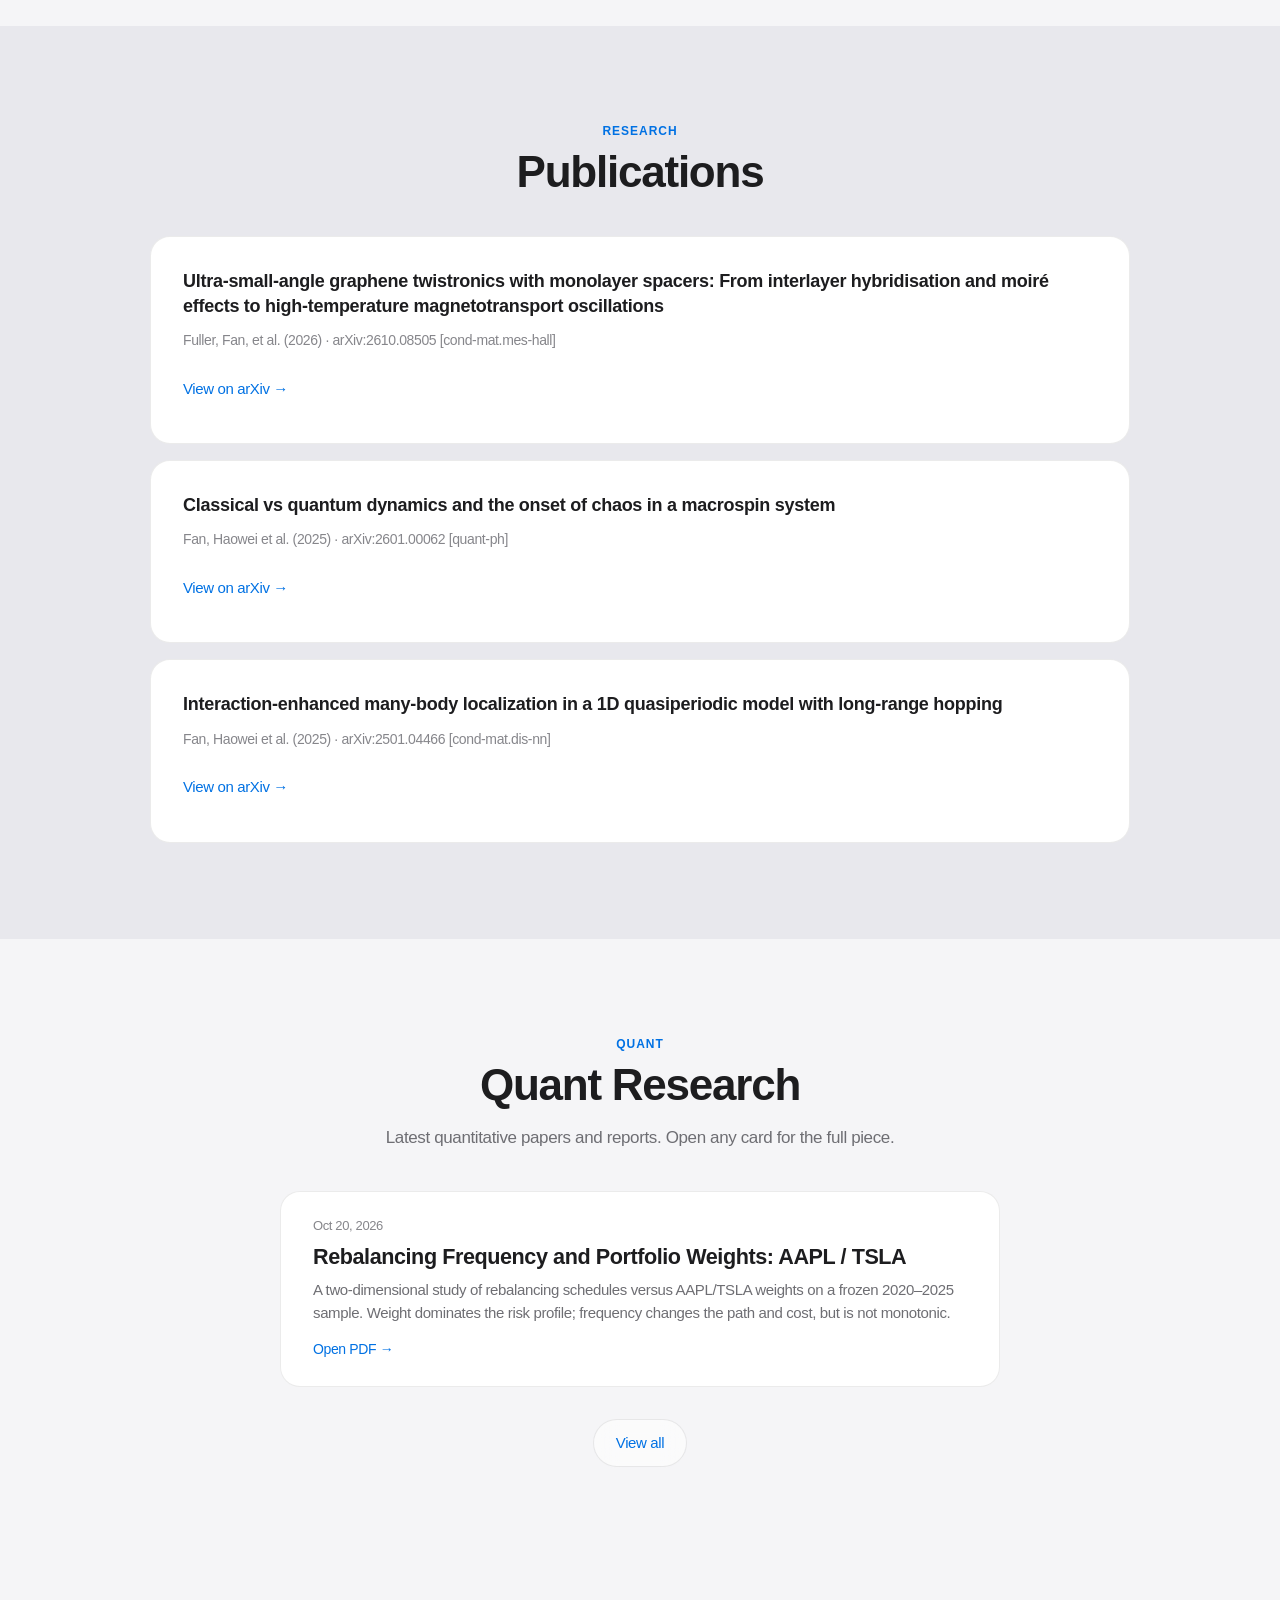
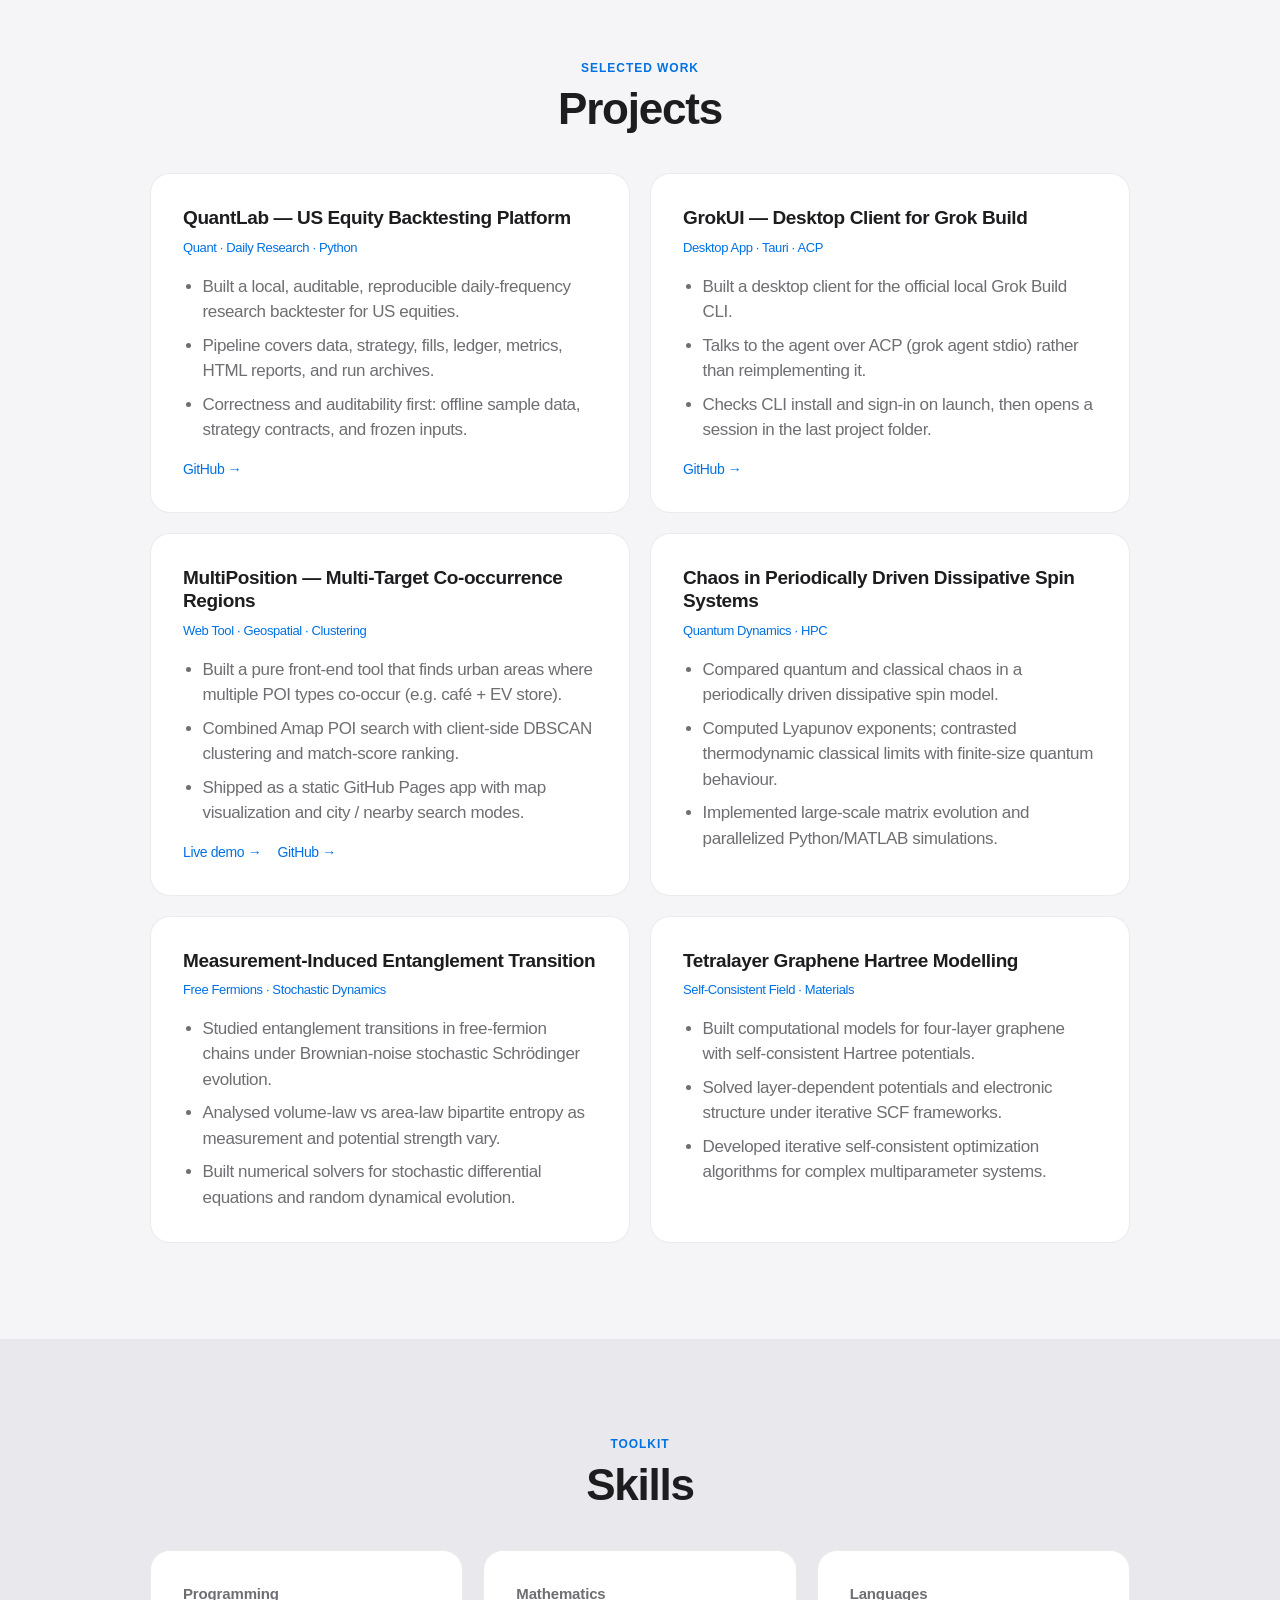
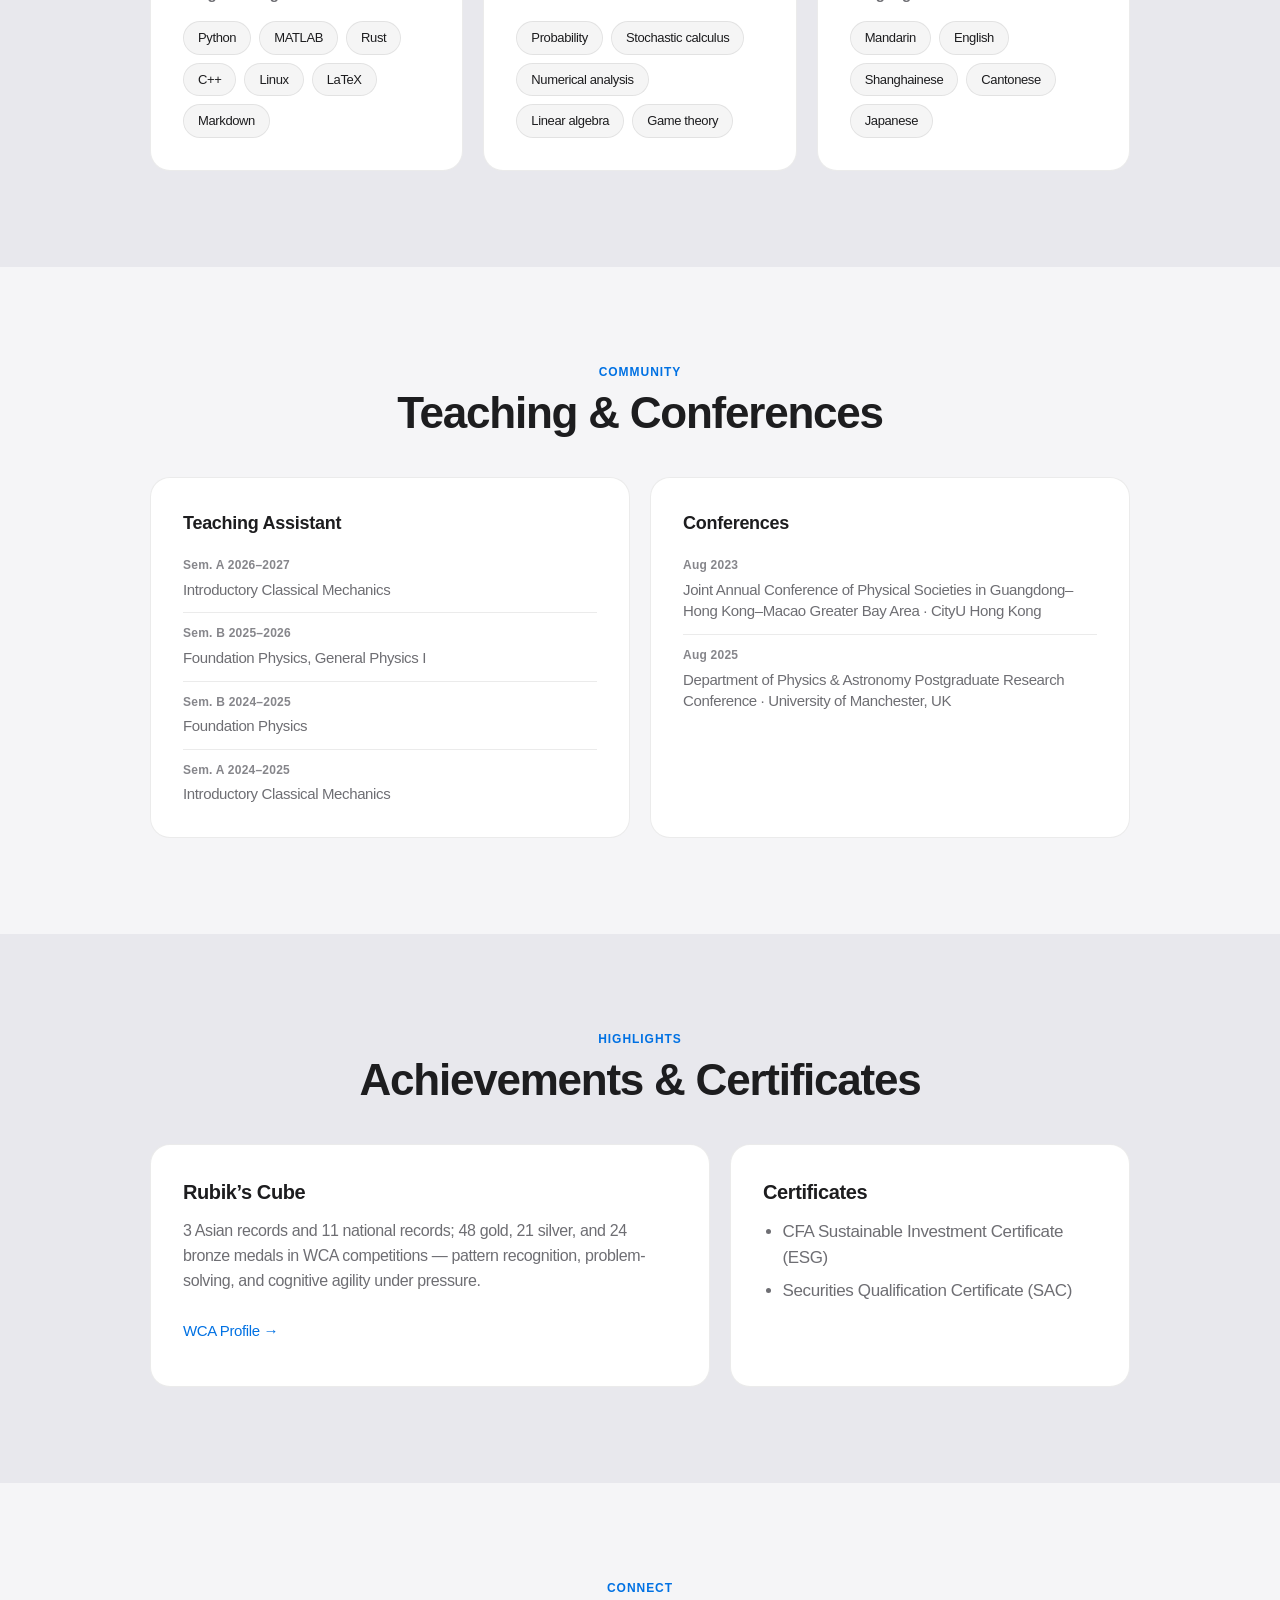
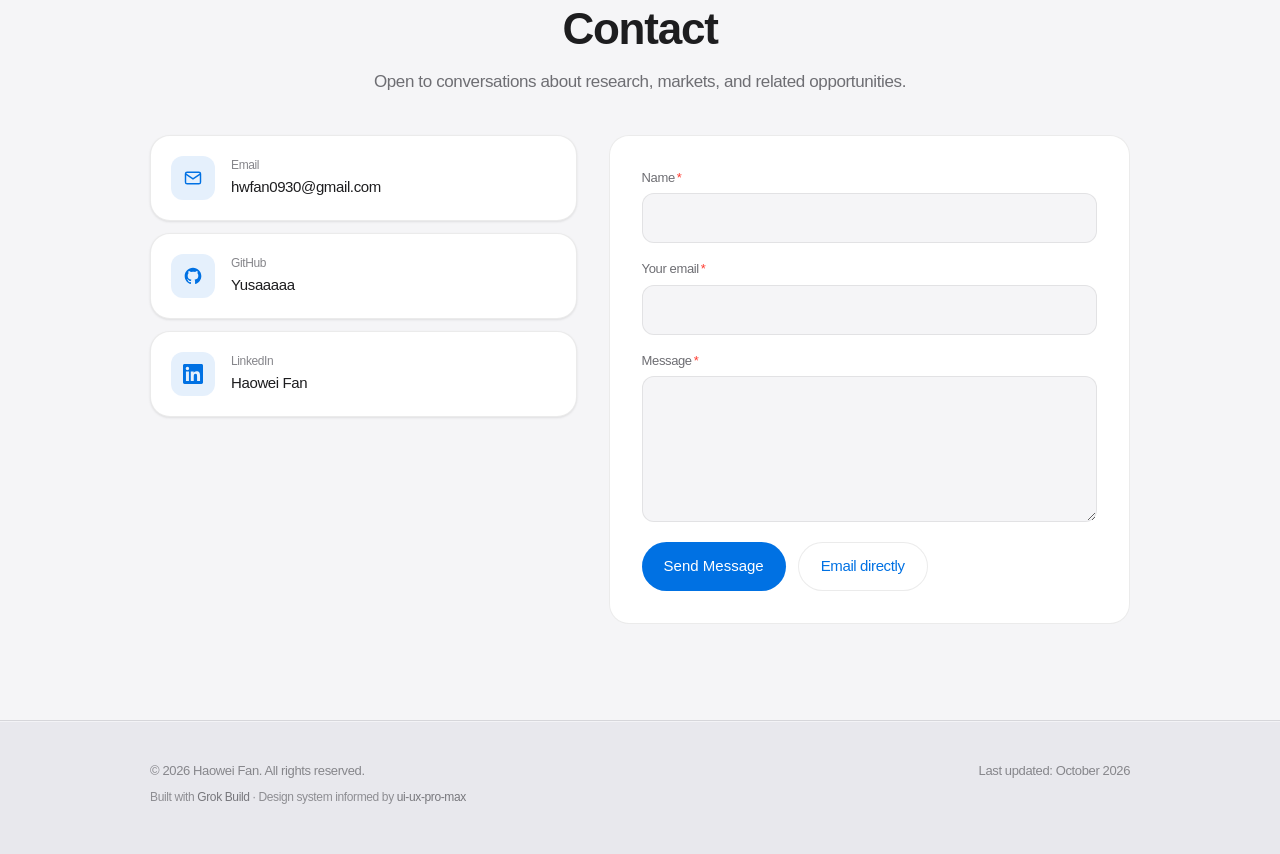
==== commit b9cb2cc4: "Show a visit count in the site footer Count once per browser session on the live GitHub Pages host a" ====
--- a/index.html
+++ b/index.html
@@ -557,12 +557,20 @@
         <p data-i18n="footer.copy">© 2026 Haowei Fan. All rights reserved.</p>
         <p class="footer-credit" data-i18n-html="footer.credit">Built with <a href="https://x.ai/grok" target="_blank" rel="noopener noreferrer">Grok Build</a> · Design system informed by <a href="https://github.com/nextlevelbuilder/ui-ux-pro-max-skill" target="_blank" rel="noopener noreferrer">ui-ux-pro-max</a></p>
       </div>
-      <p class="footer-meta" data-i18n="footer.updated">Last updated: October 2026</p>
+      <div class="footer-meta">
+        <p data-i18n="footer.updated">Last updated: October 2026</p>
+        <p class="footer-visits" hidden>
+          <span data-i18n="footer.visitsBefore">Visits</span>
+          <span data-visit-count></span>
+          <span data-i18n="footer.visitsAfter"></span>
+        </p>
+      </div>
     </div>
   </footer>
 
   <script src="js/i18n.js"></script>
   <script src="js/main.js"></script>
+  <script src="js/counter.js"></script>
   <script src="js/writing.js"></script>
   <script src="js/updates.js"></script>
 </body>
--- a/css/styles.css
+++ b/css/styles.css
@@ -1465,6 +1465,20 @@
 
 .footer-meta {
   flex-shrink: 0;
+  display: flex;
+  flex-direction: column;
+  align-items: flex-end;
+  gap: 0.2rem;
+  text-align: right;
+}
+
+.footer-visits {
+  margin: 0;
+  font-variant-numeric: tabular-nums;
+}
+
+.footer-visits[hidden] {
+  display: none;
 }
 
 /* Dark-only: chip / form surfaces read as code panels */
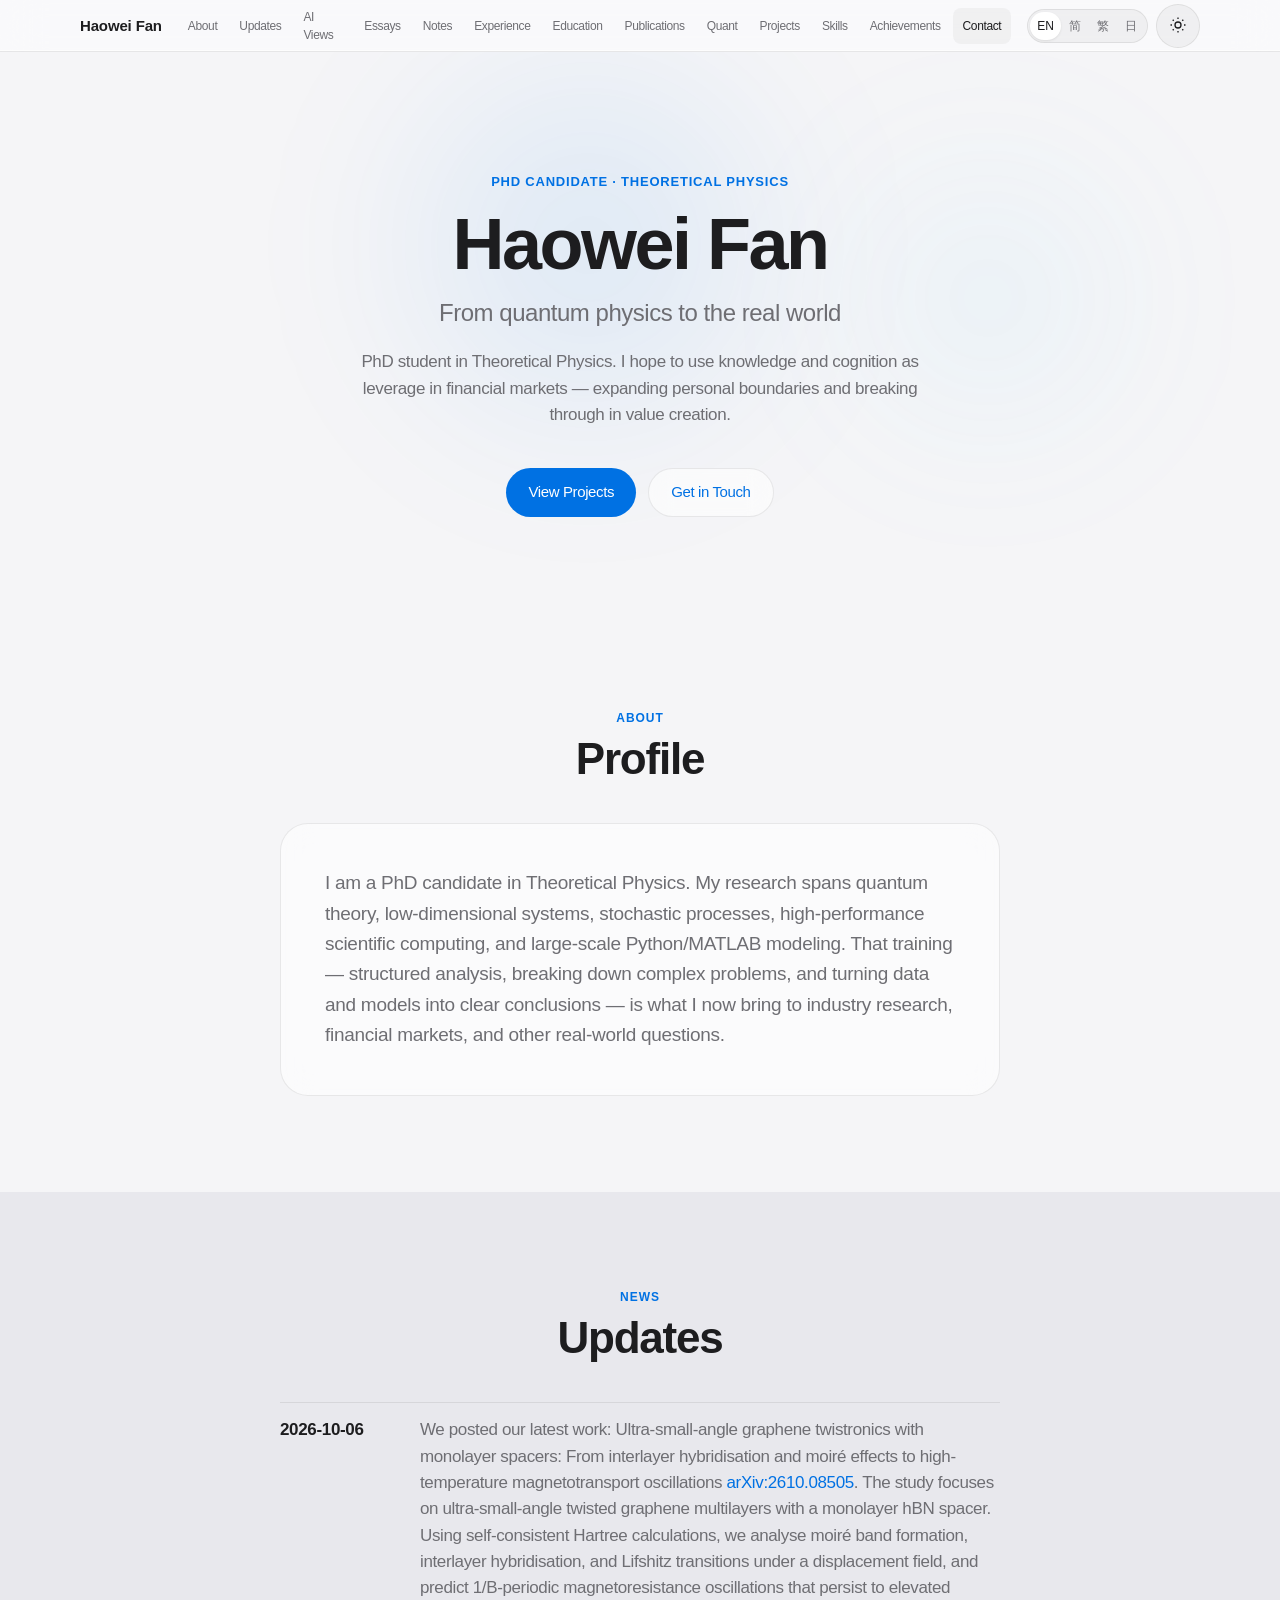
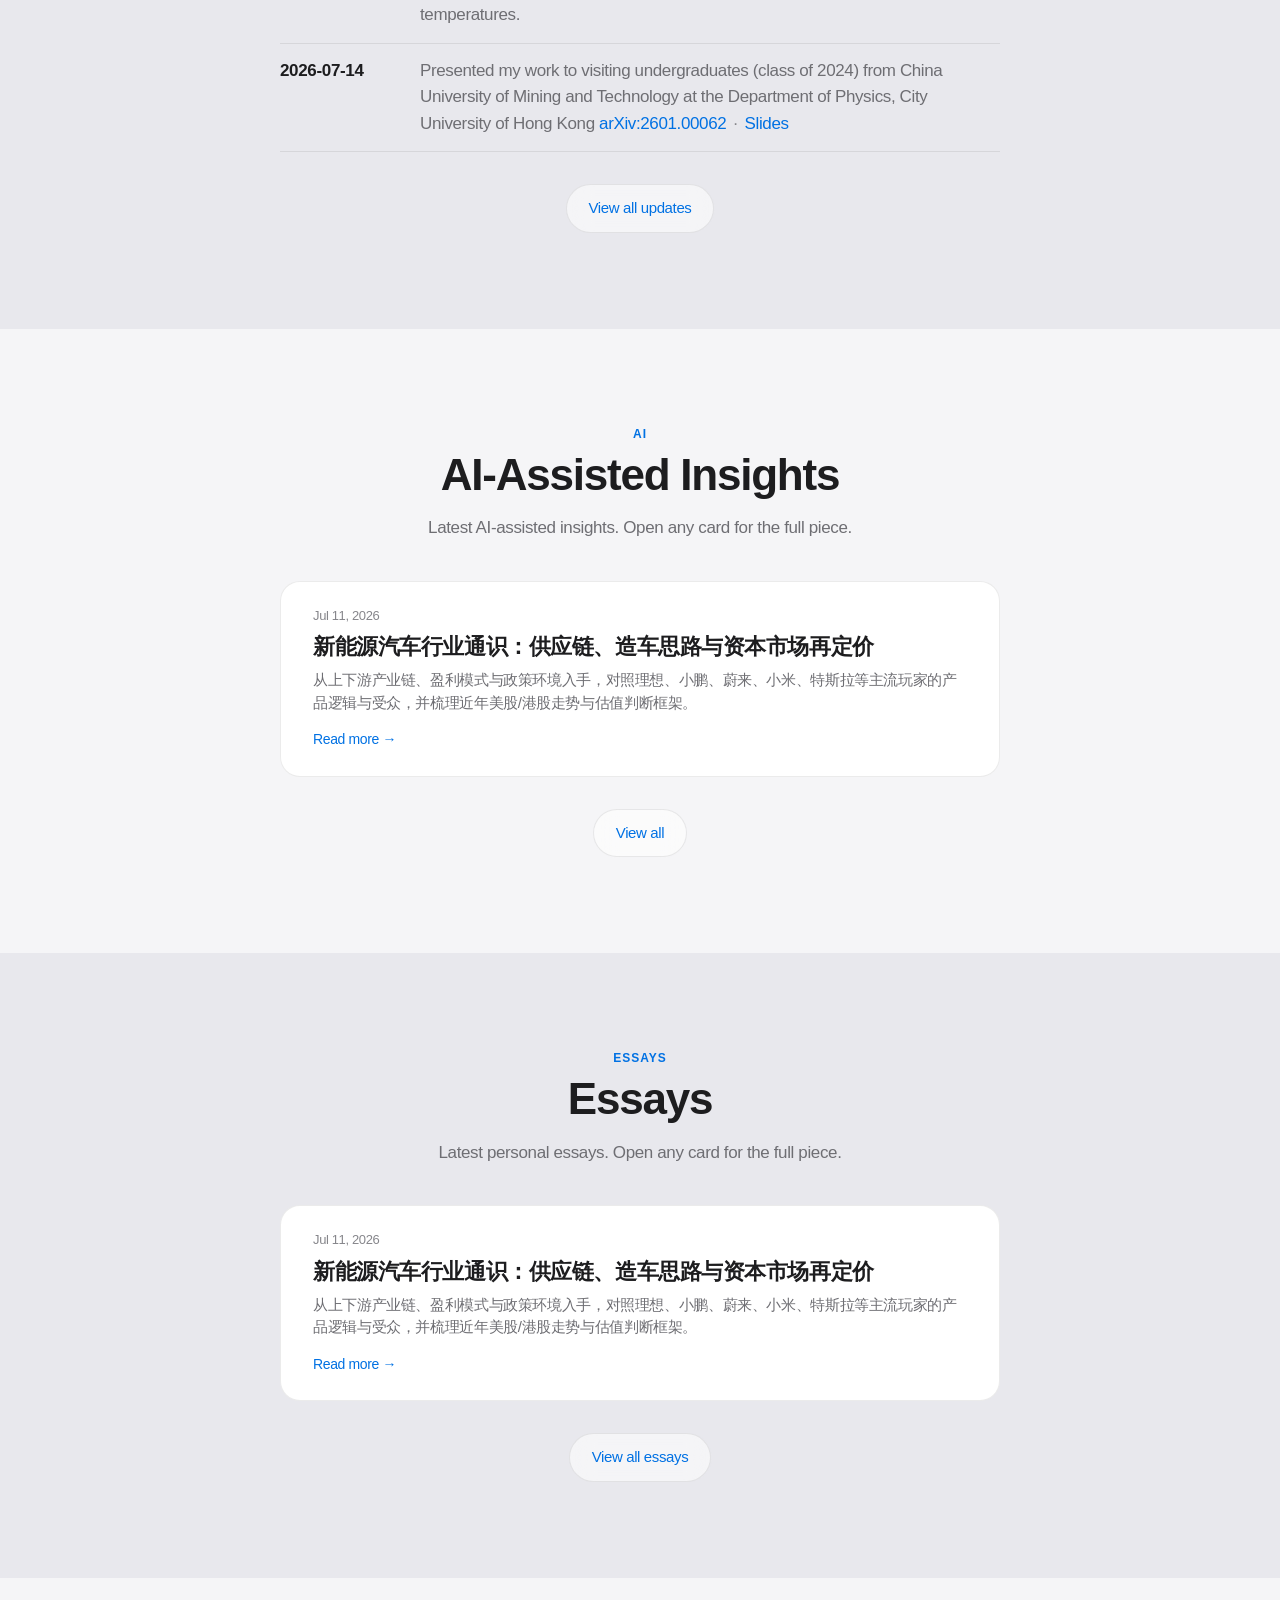
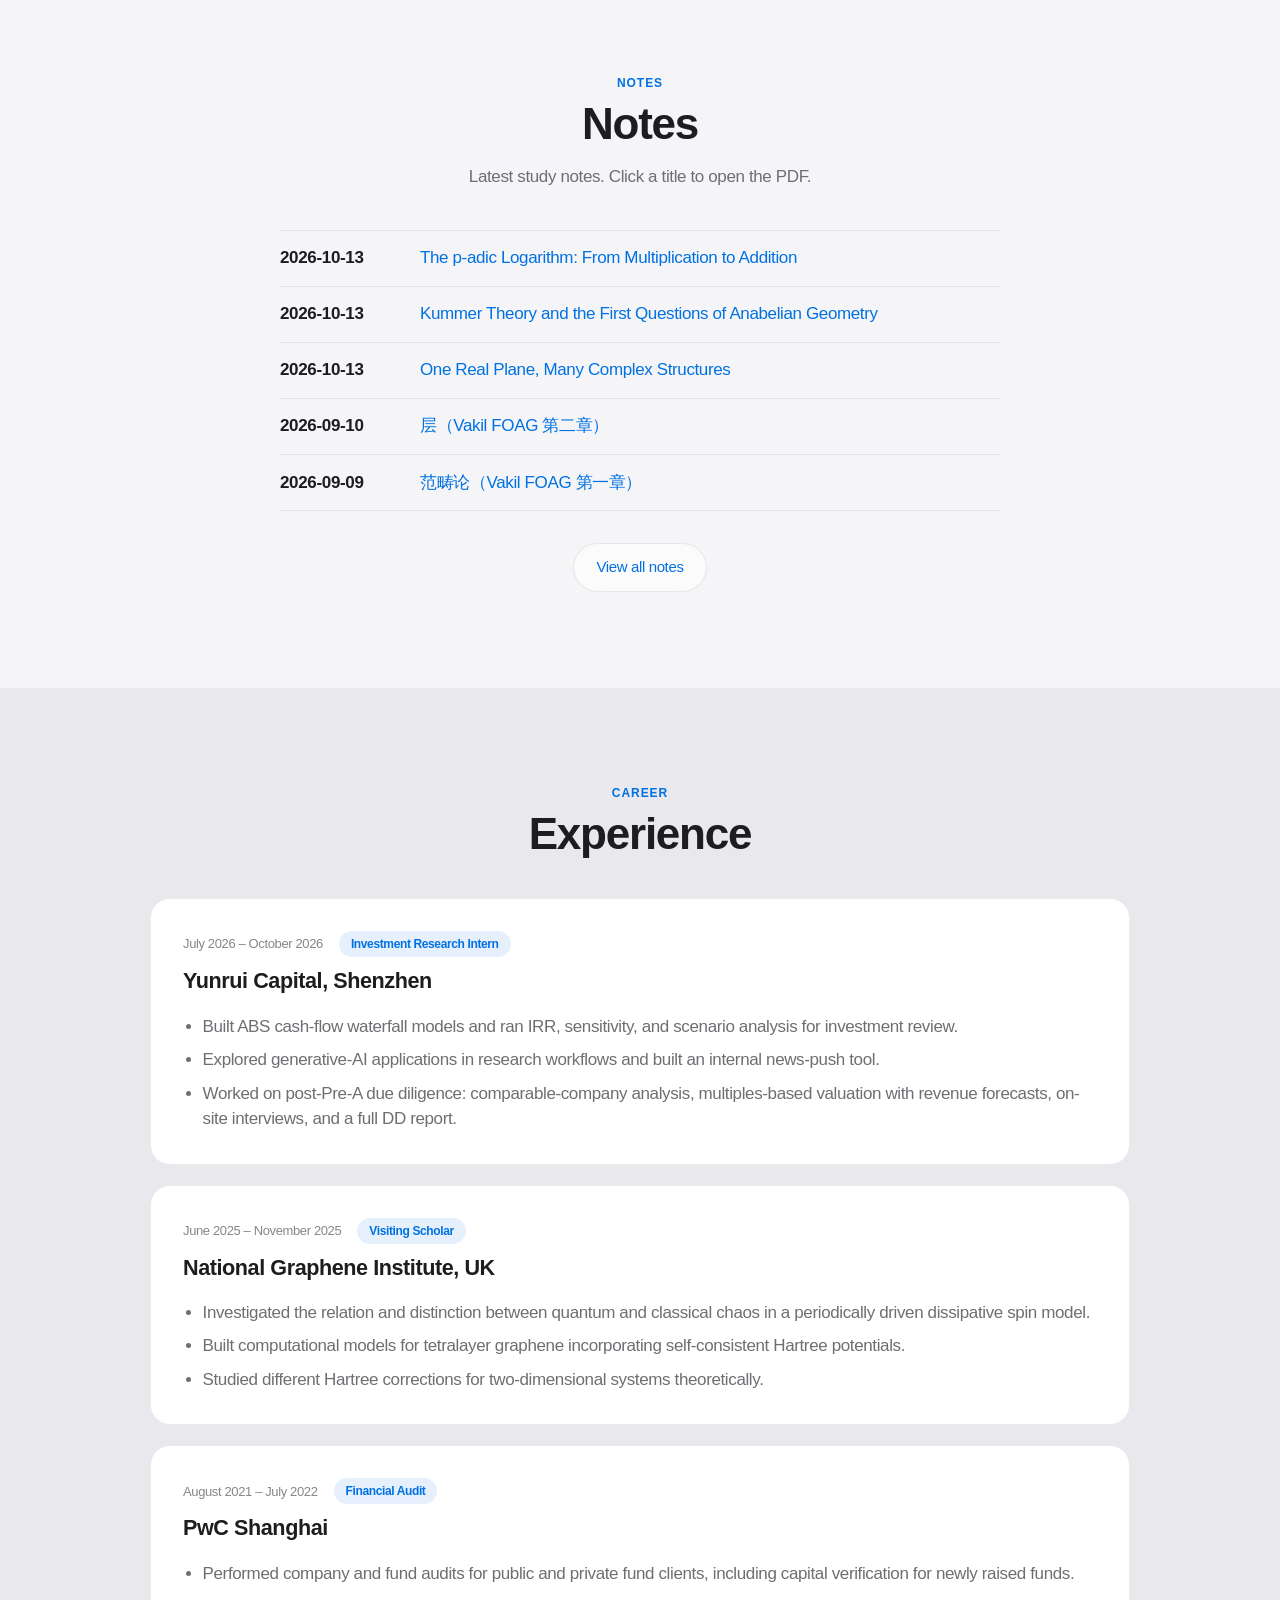
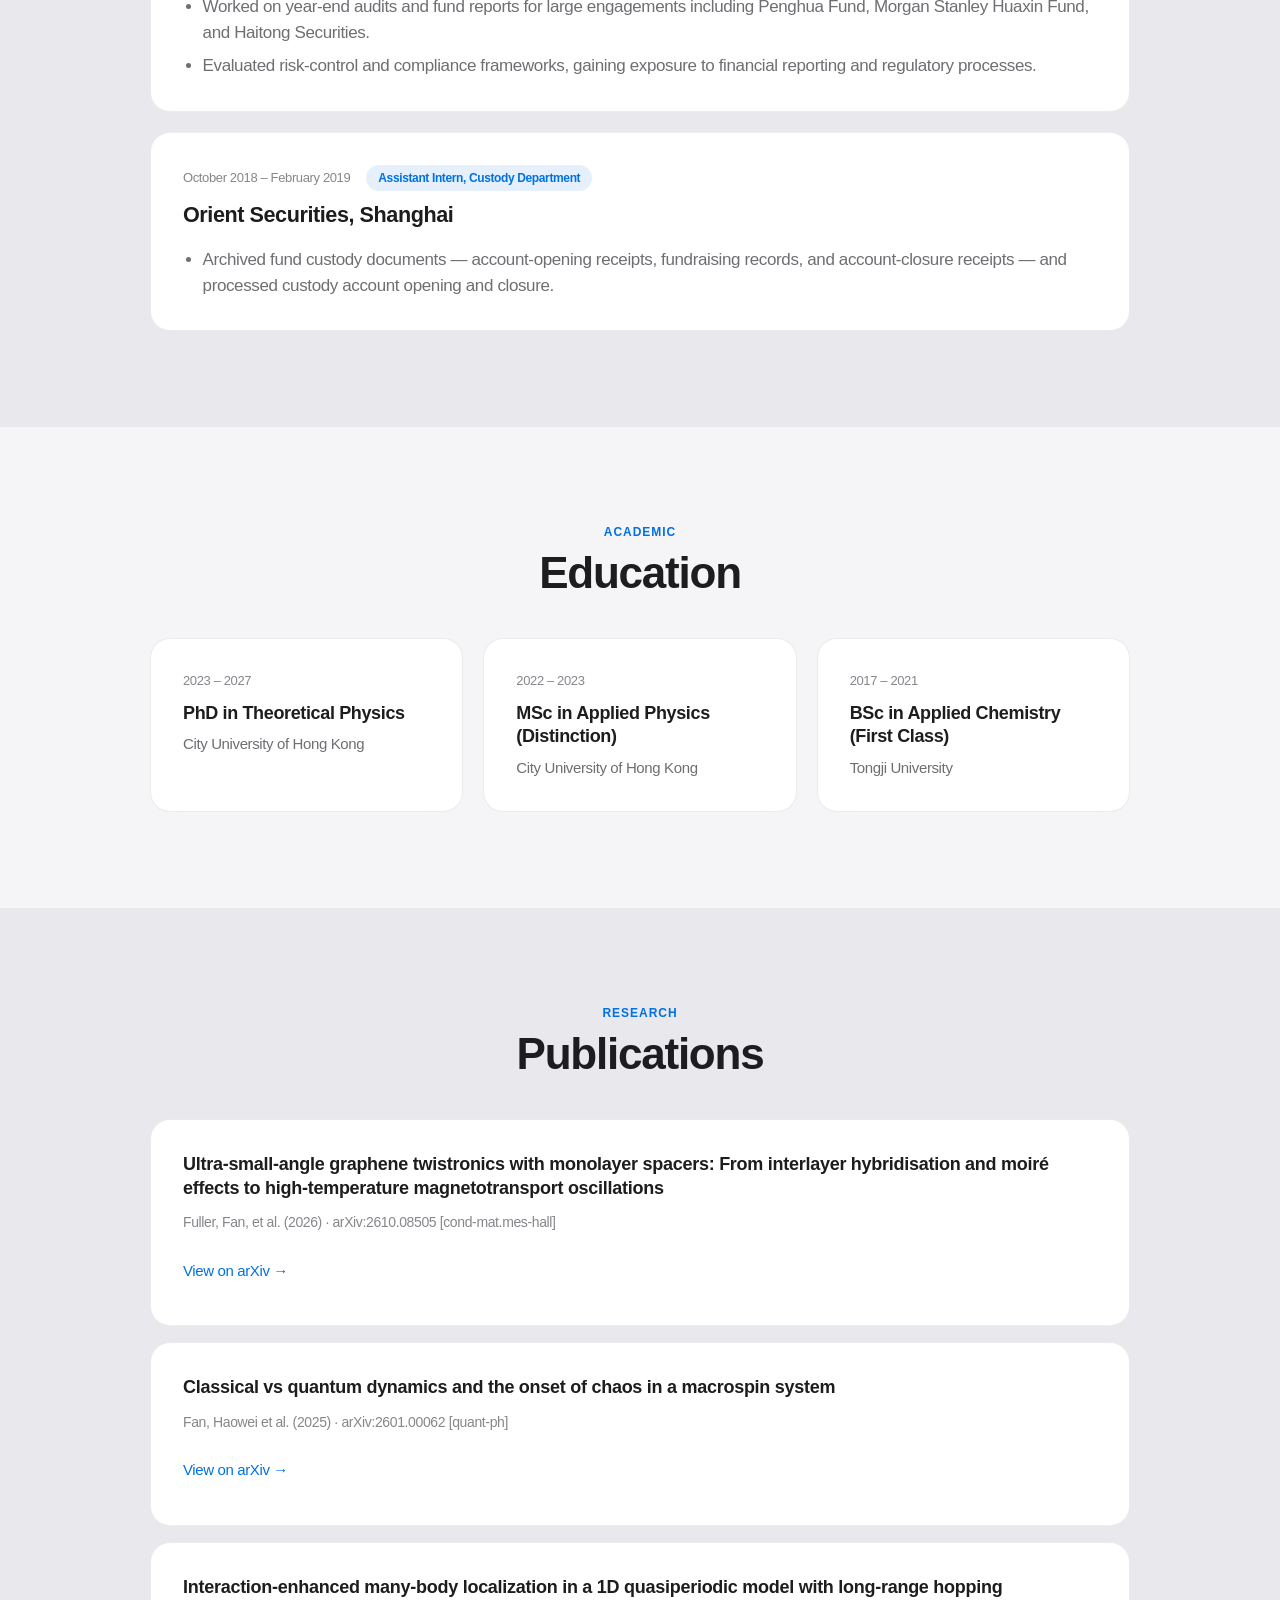
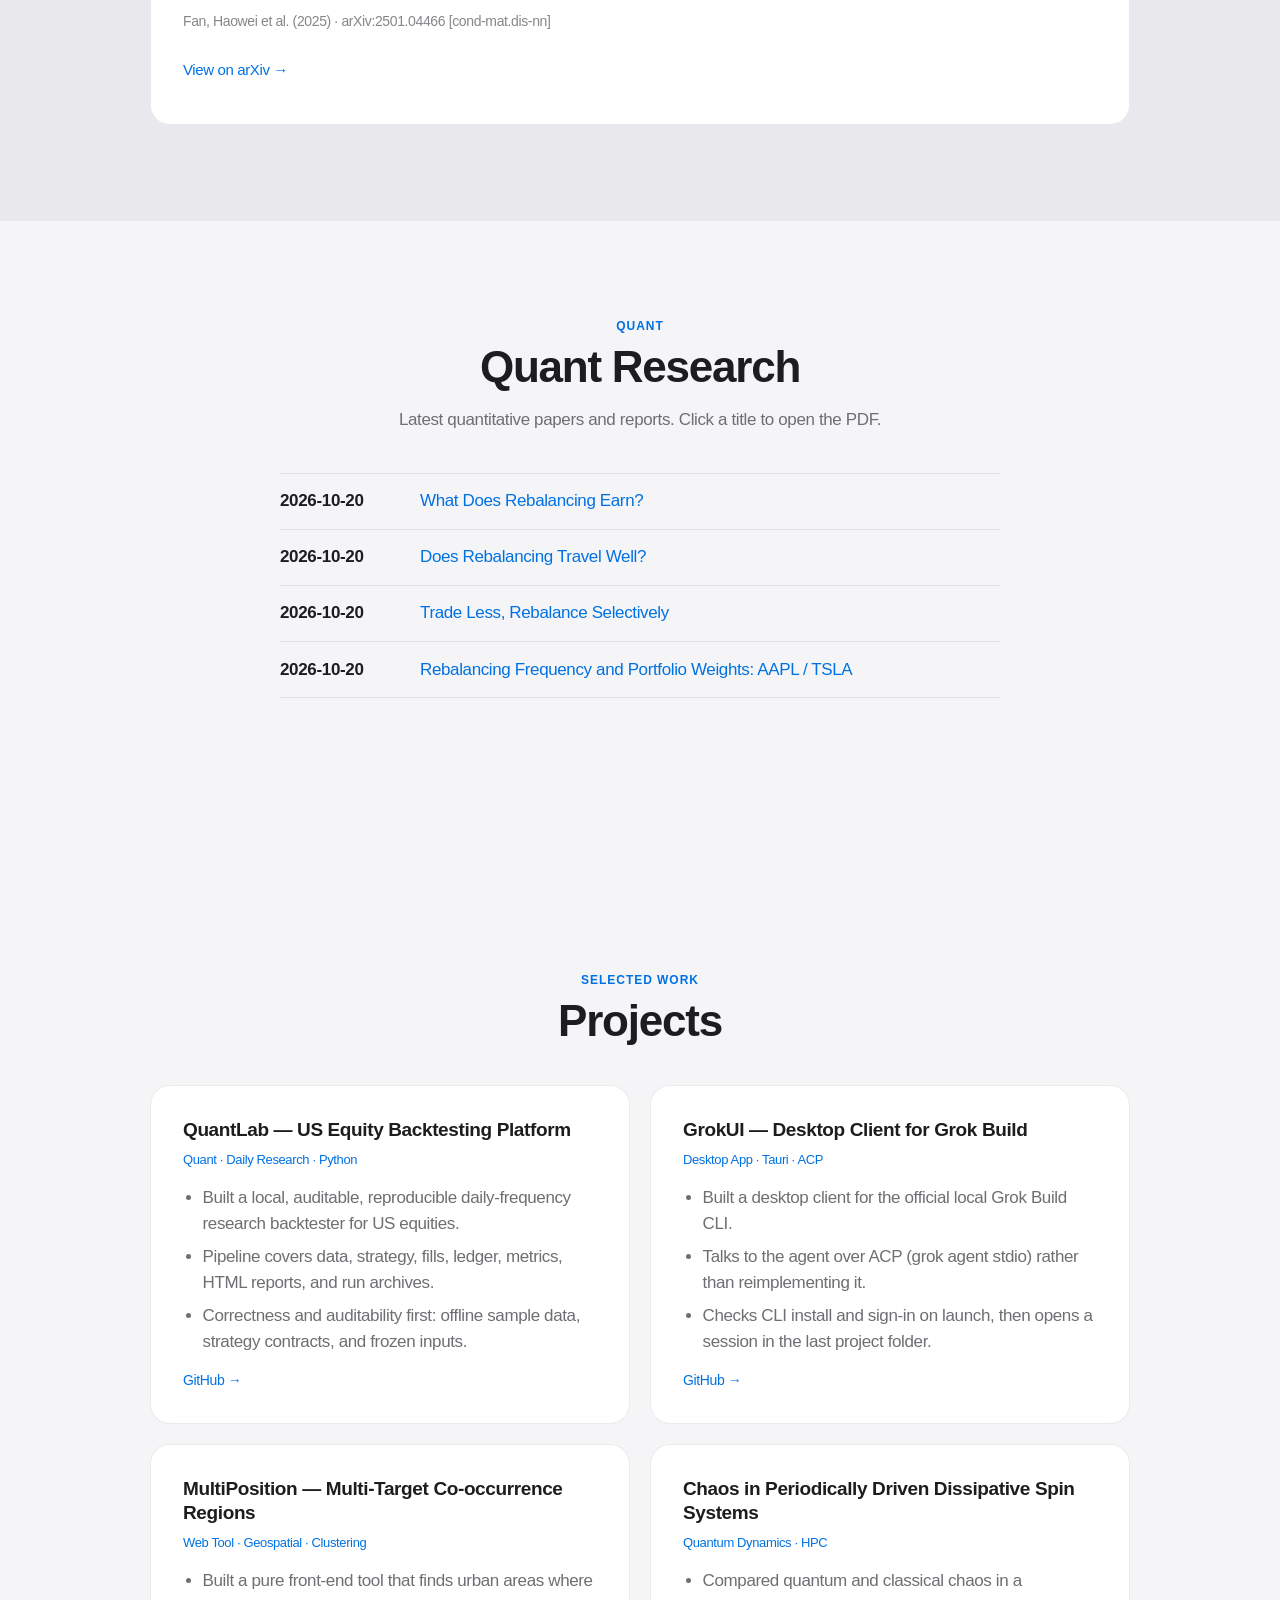
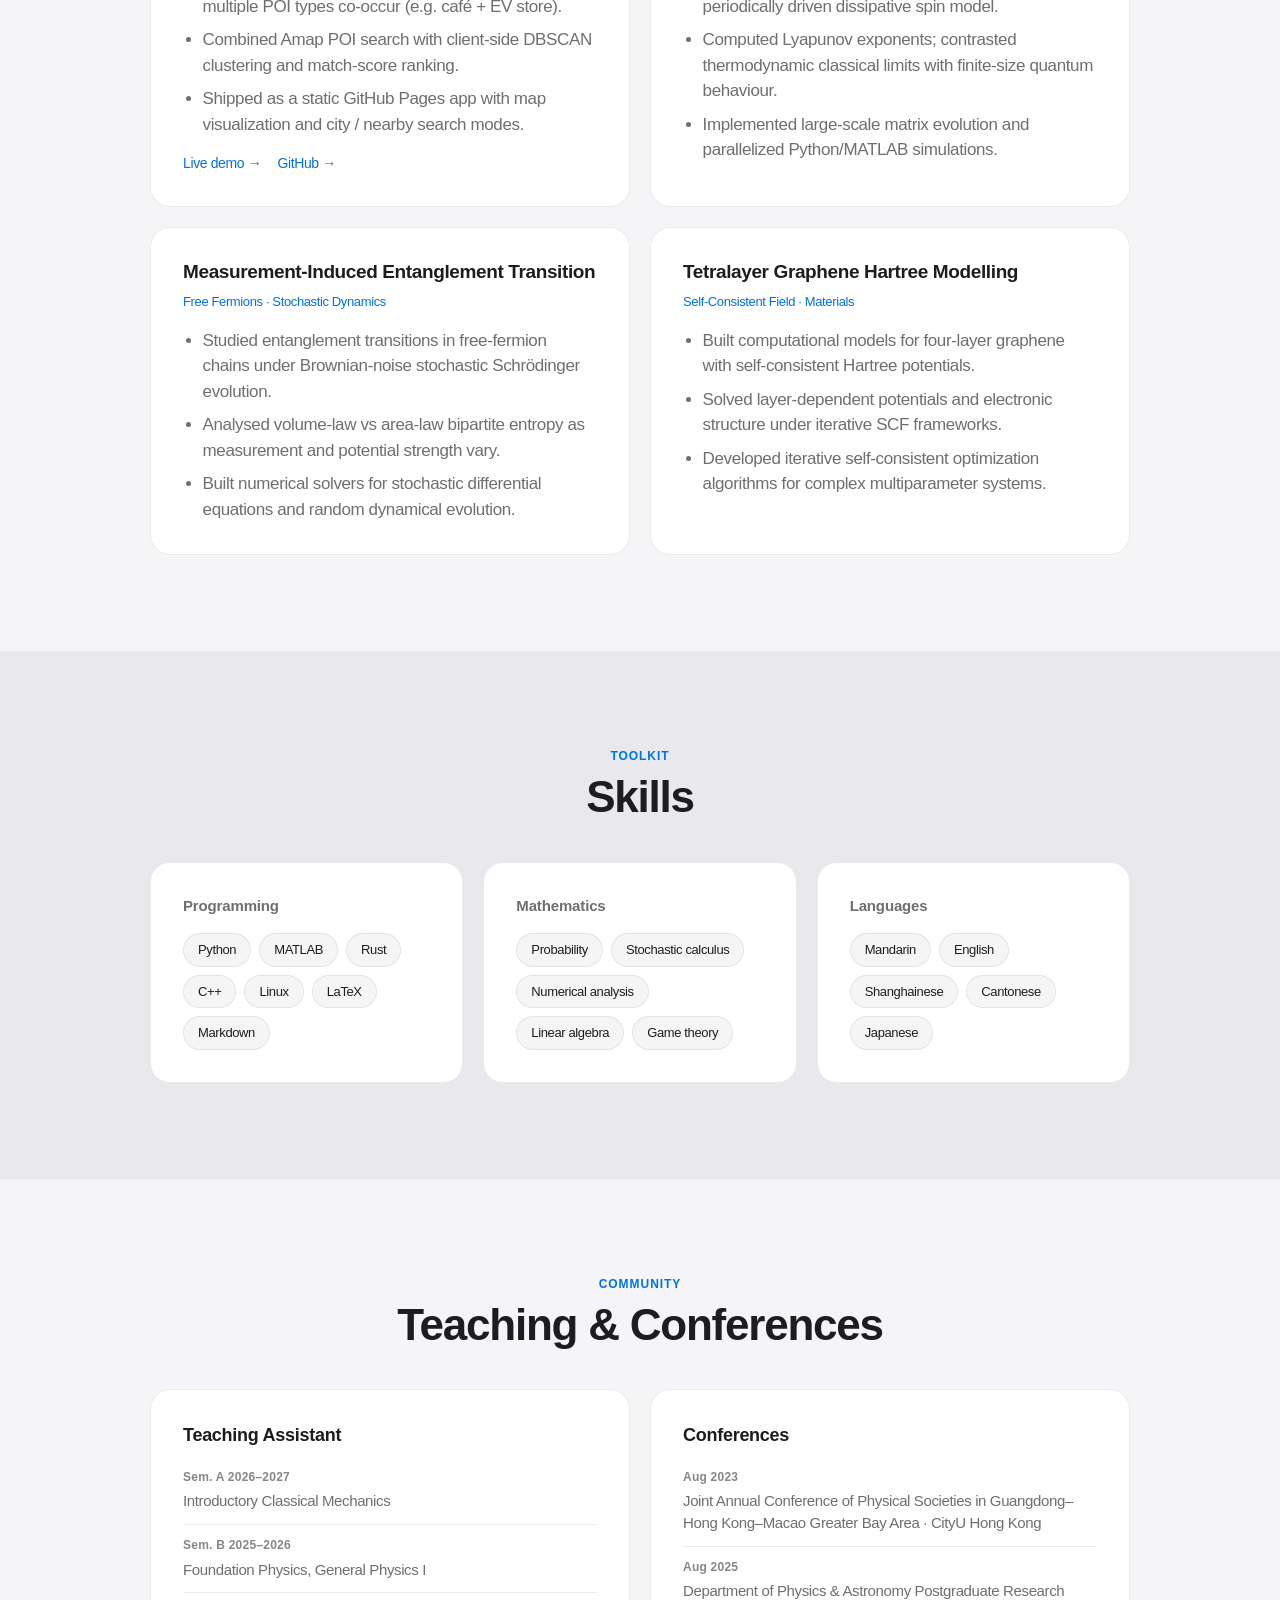
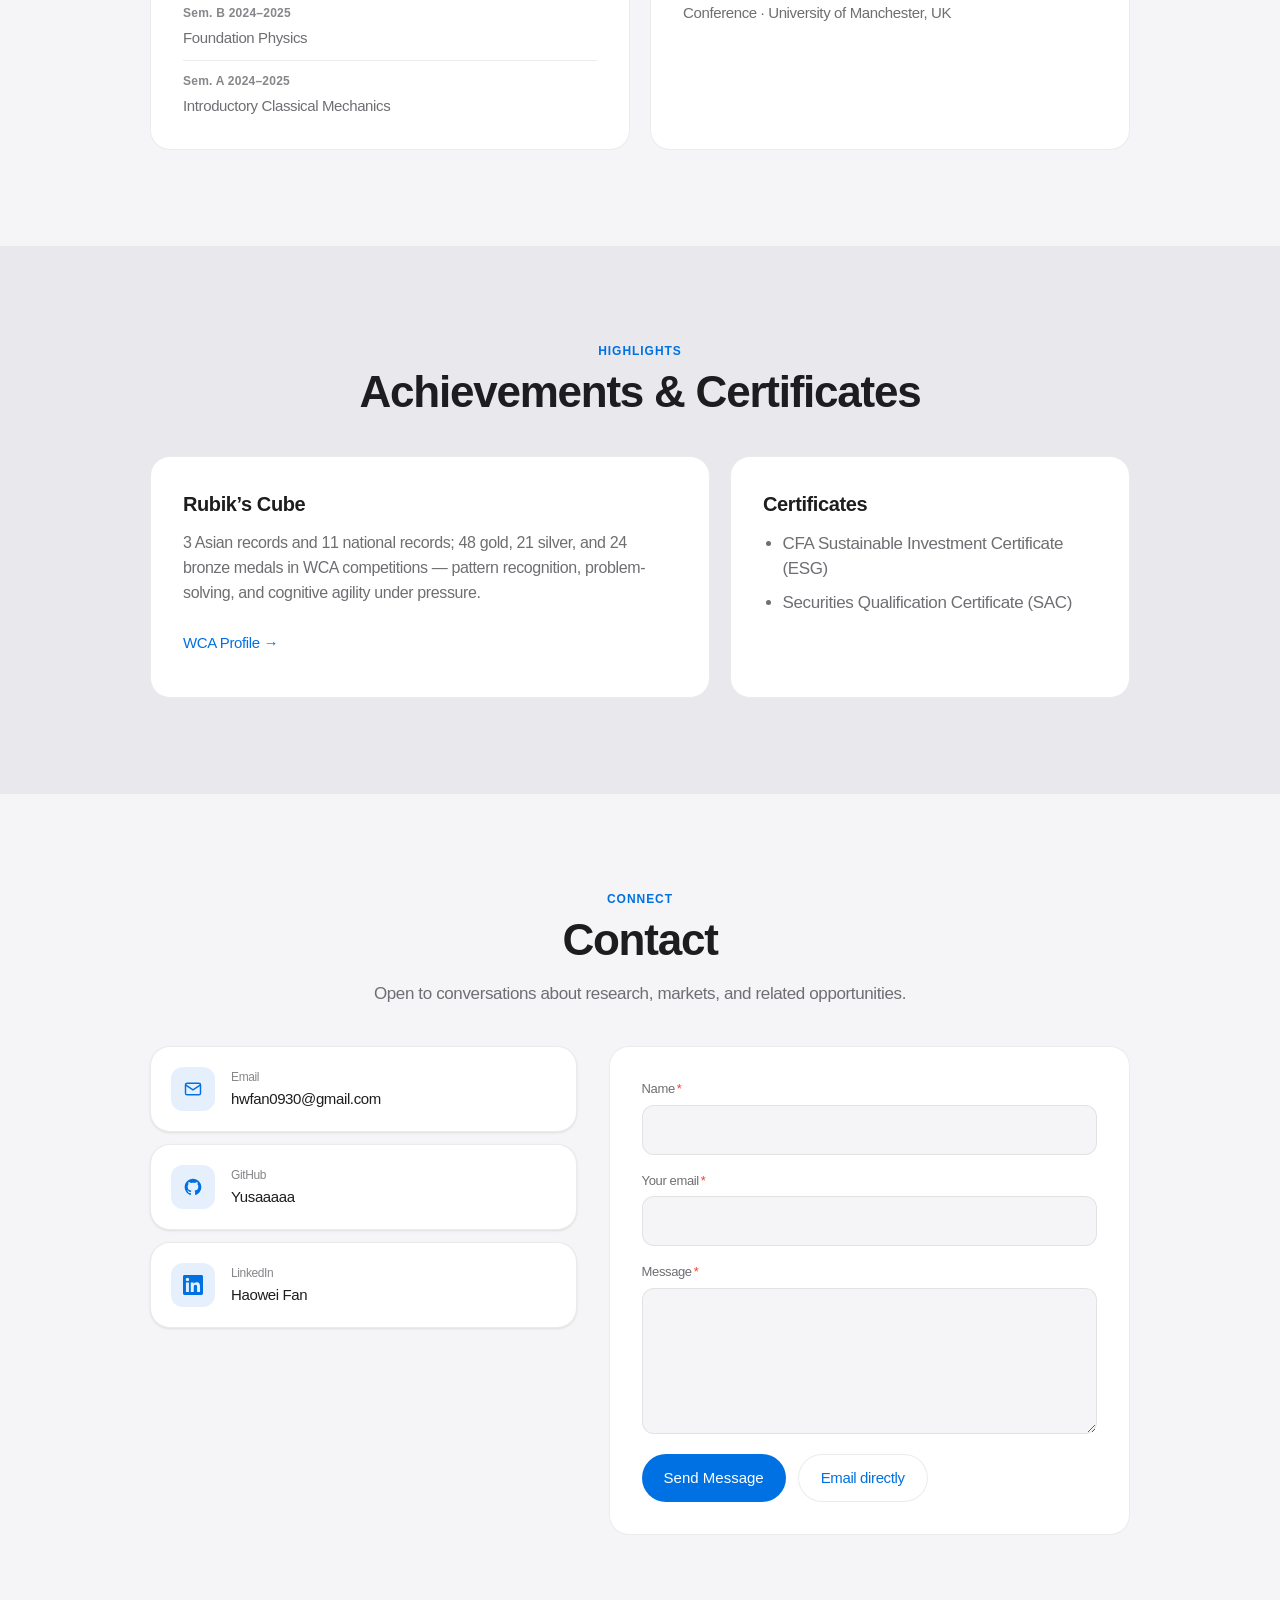
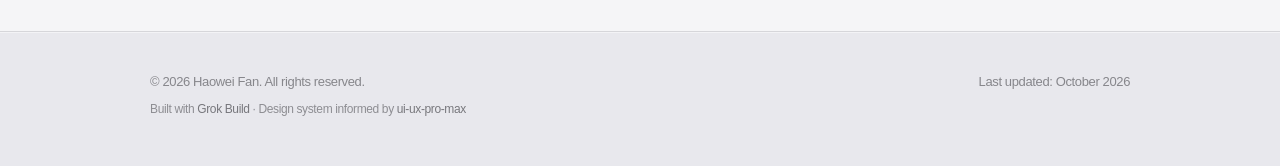
==== commit 35ec859d: "Show notes and quant as date-plus-title lists Match the Updates layout: one row per item, with the t" ====
--- a/index.html
+++ b/index.html
@@ -161,12 +161,12 @@
           <p class="section-label" data-i18n="notes.label">Notes</p>
           <h2 class="section-title" id="notes-title" data-i18n="notes.title">Notes</h2>
           <p class="section-desc" data-i18n="notes.descHome">
-            Latest study notes. Open any card for the full piece.
+            Latest study notes. Click a title to open the PDF.
           </p>
         </header>
-        <div class="writing-list" id="notesHomeList" aria-live="polite">
-          <p class="writing-empty" data-i18n="notes.loading">Loading…</p>
-        </div>
+        <ul class="news-list reveal" id="notesHomeList" aria-live="polite">
+          <li class="news-empty" data-i18n="notes.loading">Loading…</li>
+        </ul>
         <div class="writing-footer reveal">
           <a class="btn btn-secondary" href="notes.html" data-i18n="notes.viewAll">View all notes</a>
         </div>
@@ -292,12 +292,12 @@
           <p class="section-label" data-i18n="quant.label">Quant</p>
           <h2 class="section-title" id="quant-title" data-i18n="quant.title">Quant Research</h2>
           <p class="section-desc" data-i18n="quant.descHome">
-            Latest quantitative papers and reports. Open any card for the full piece.
+            Latest quantitative papers and reports. Click a title to open the PDF.
           </p>
         </header>
-        <div class="writing-list" id="quantHomeList" aria-live="polite">
-          <p class="writing-empty" data-i18n="quant.loading">Loading…</p>
-        </div>
+        <ul class="news-list reveal" id="quantHomeList" aria-live="polite">
+          <li class="news-empty" data-i18n="quant.loading">Loading…</li>
+        </ul>
         <div class="writing-footer reveal">
           <a class="btn btn-secondary" href="quant.html" data-i18n="quant.viewAll">View all</a>
         </div>
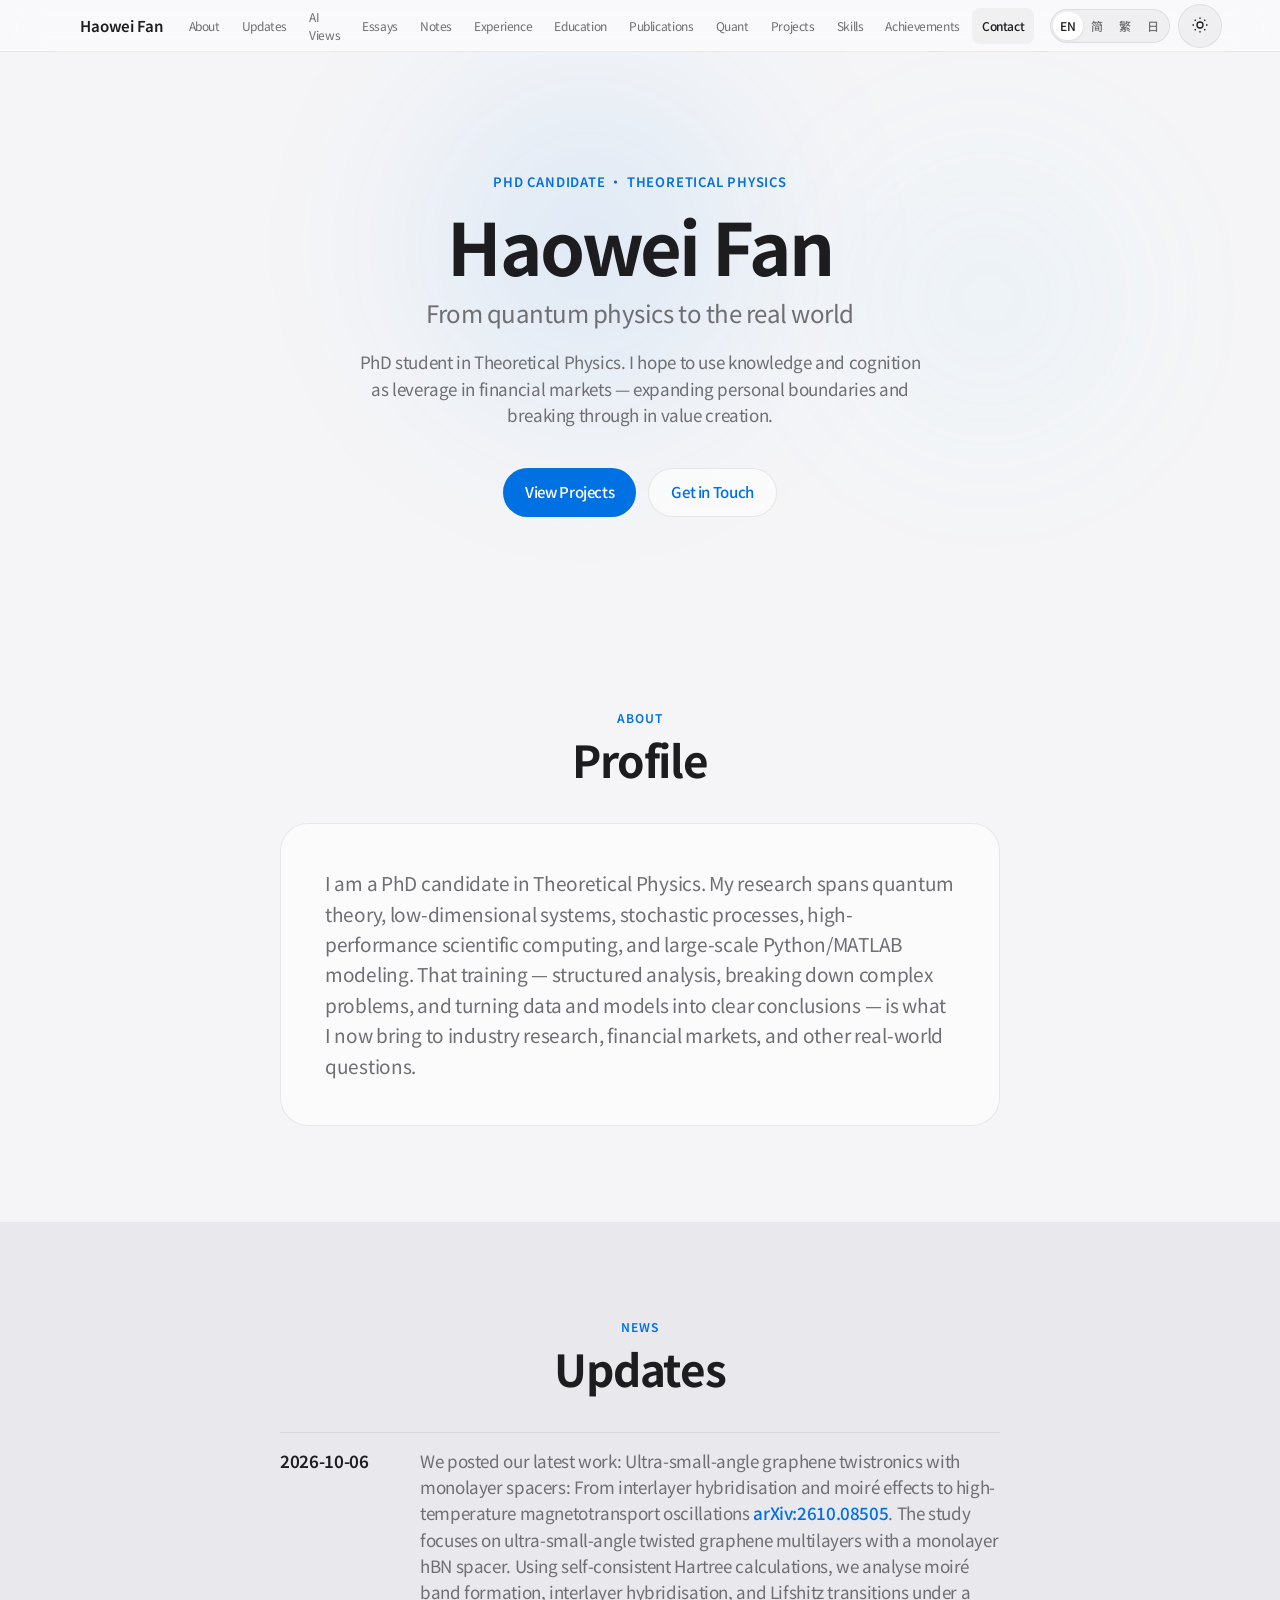
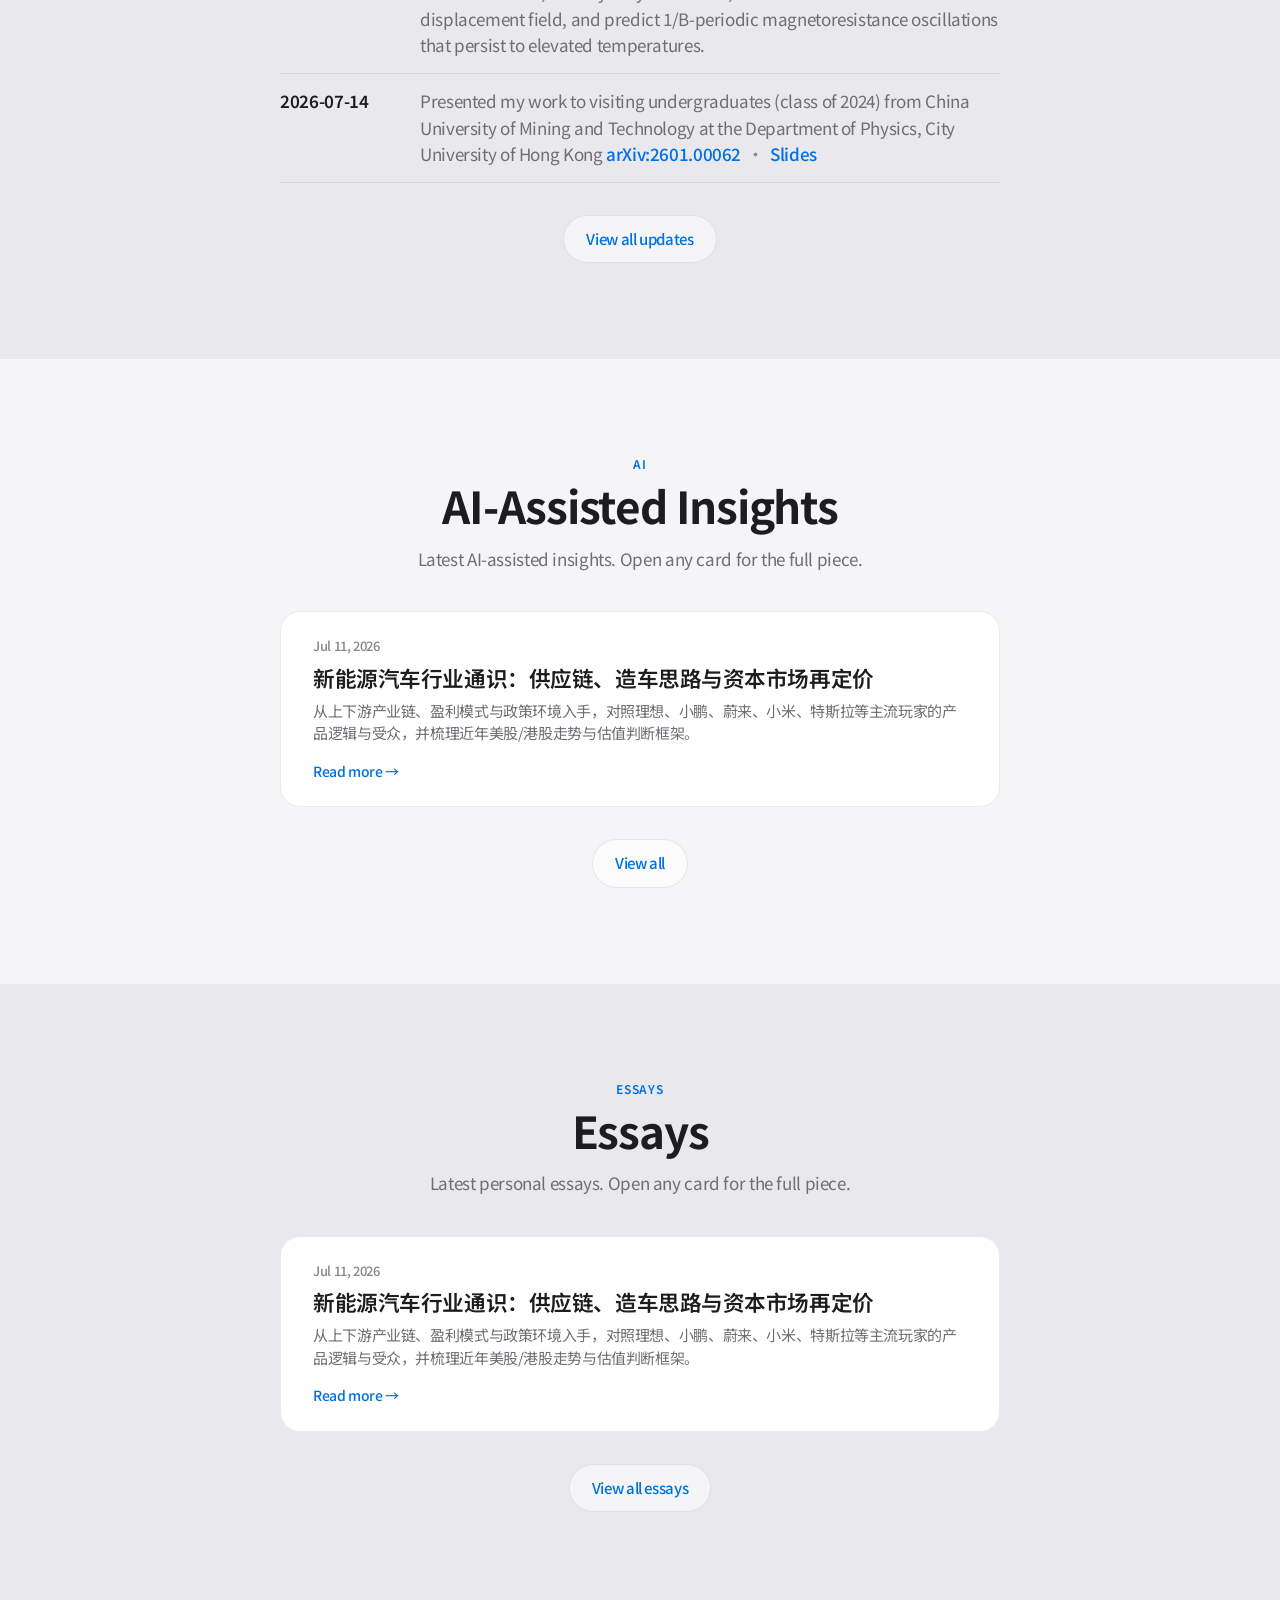
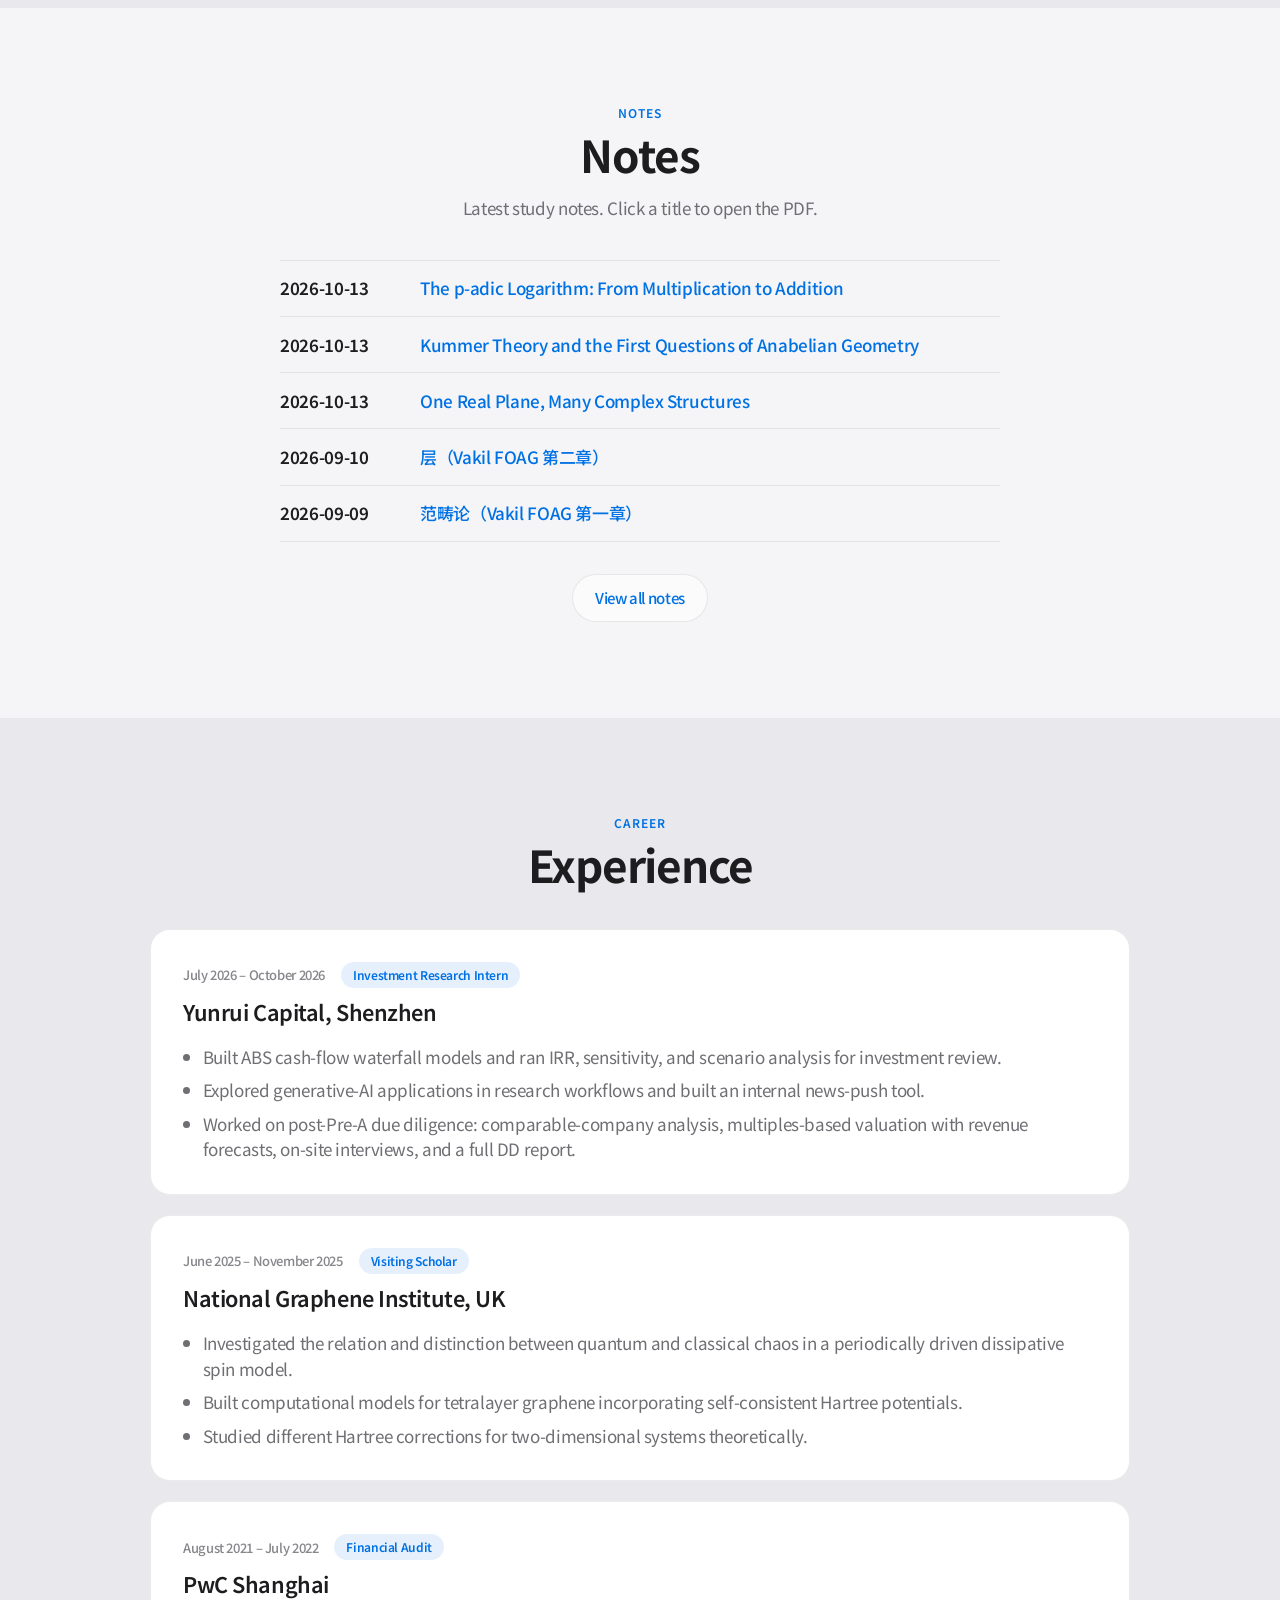
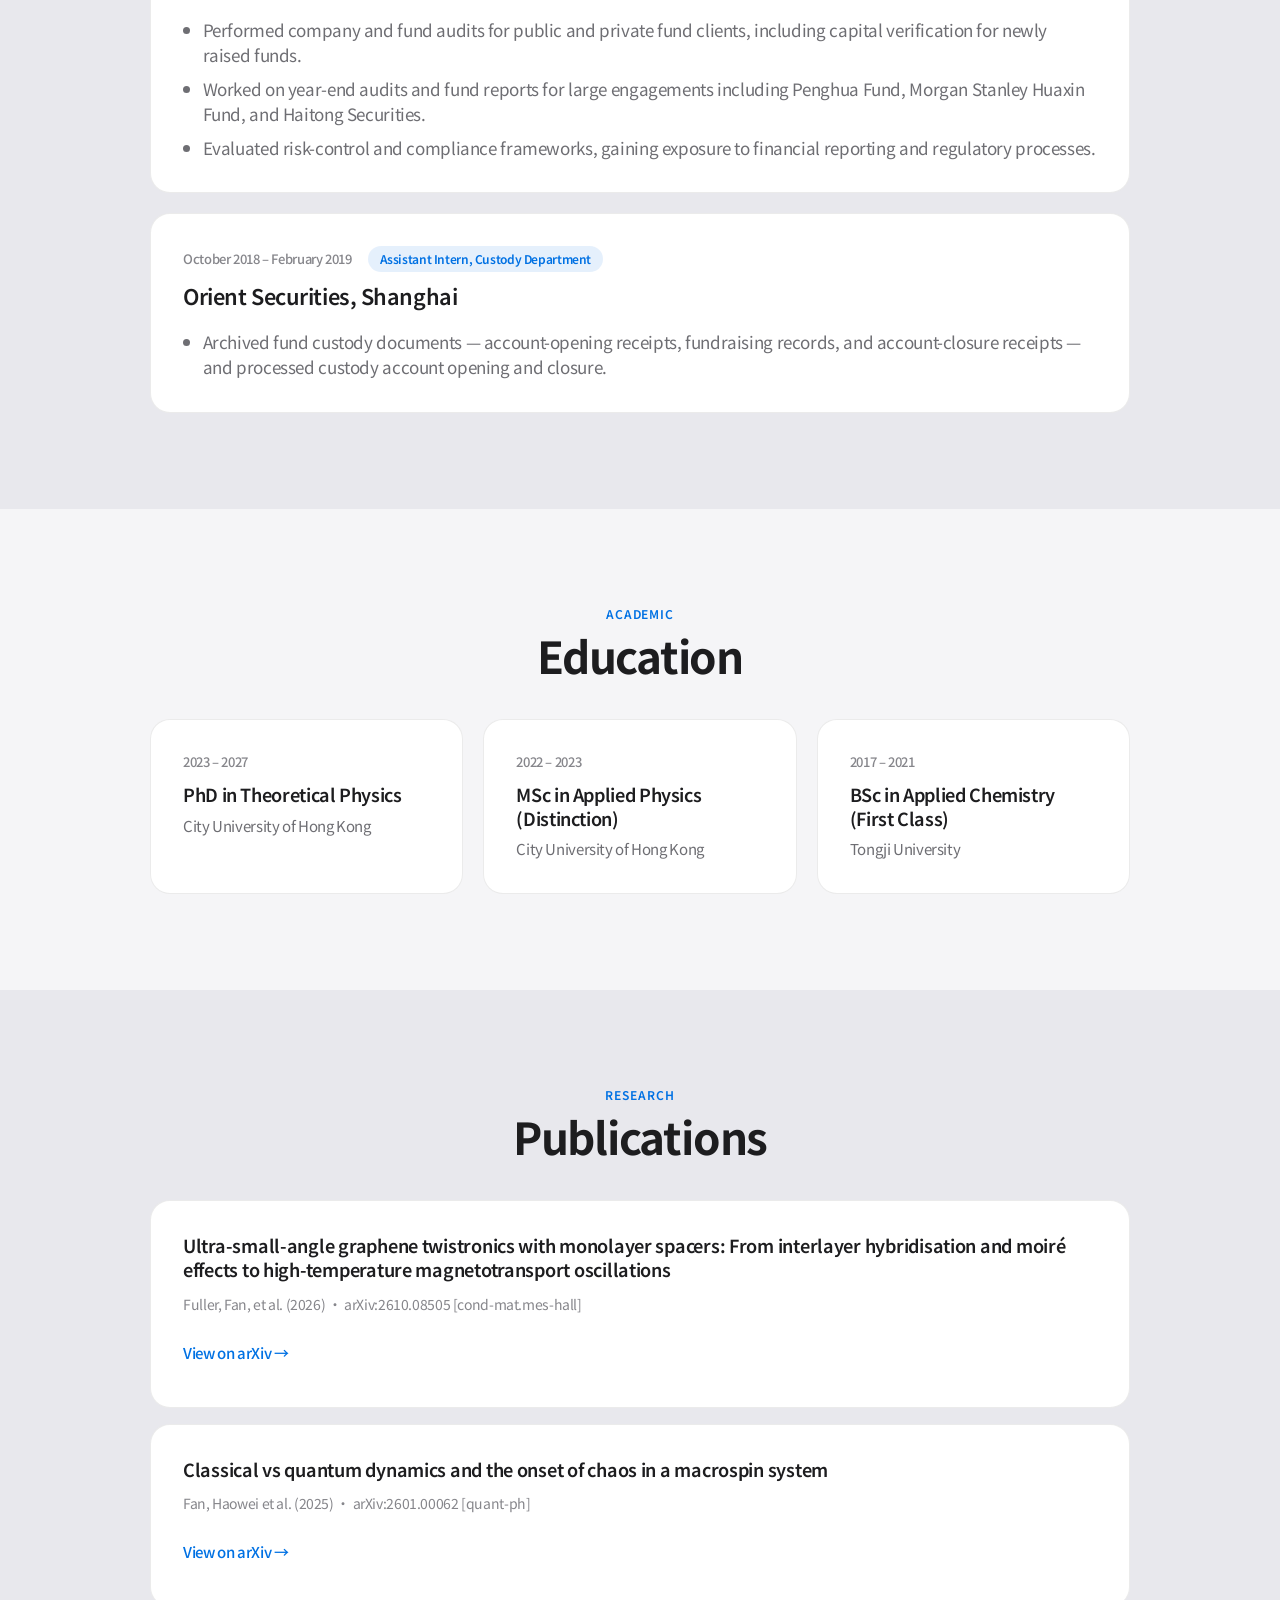
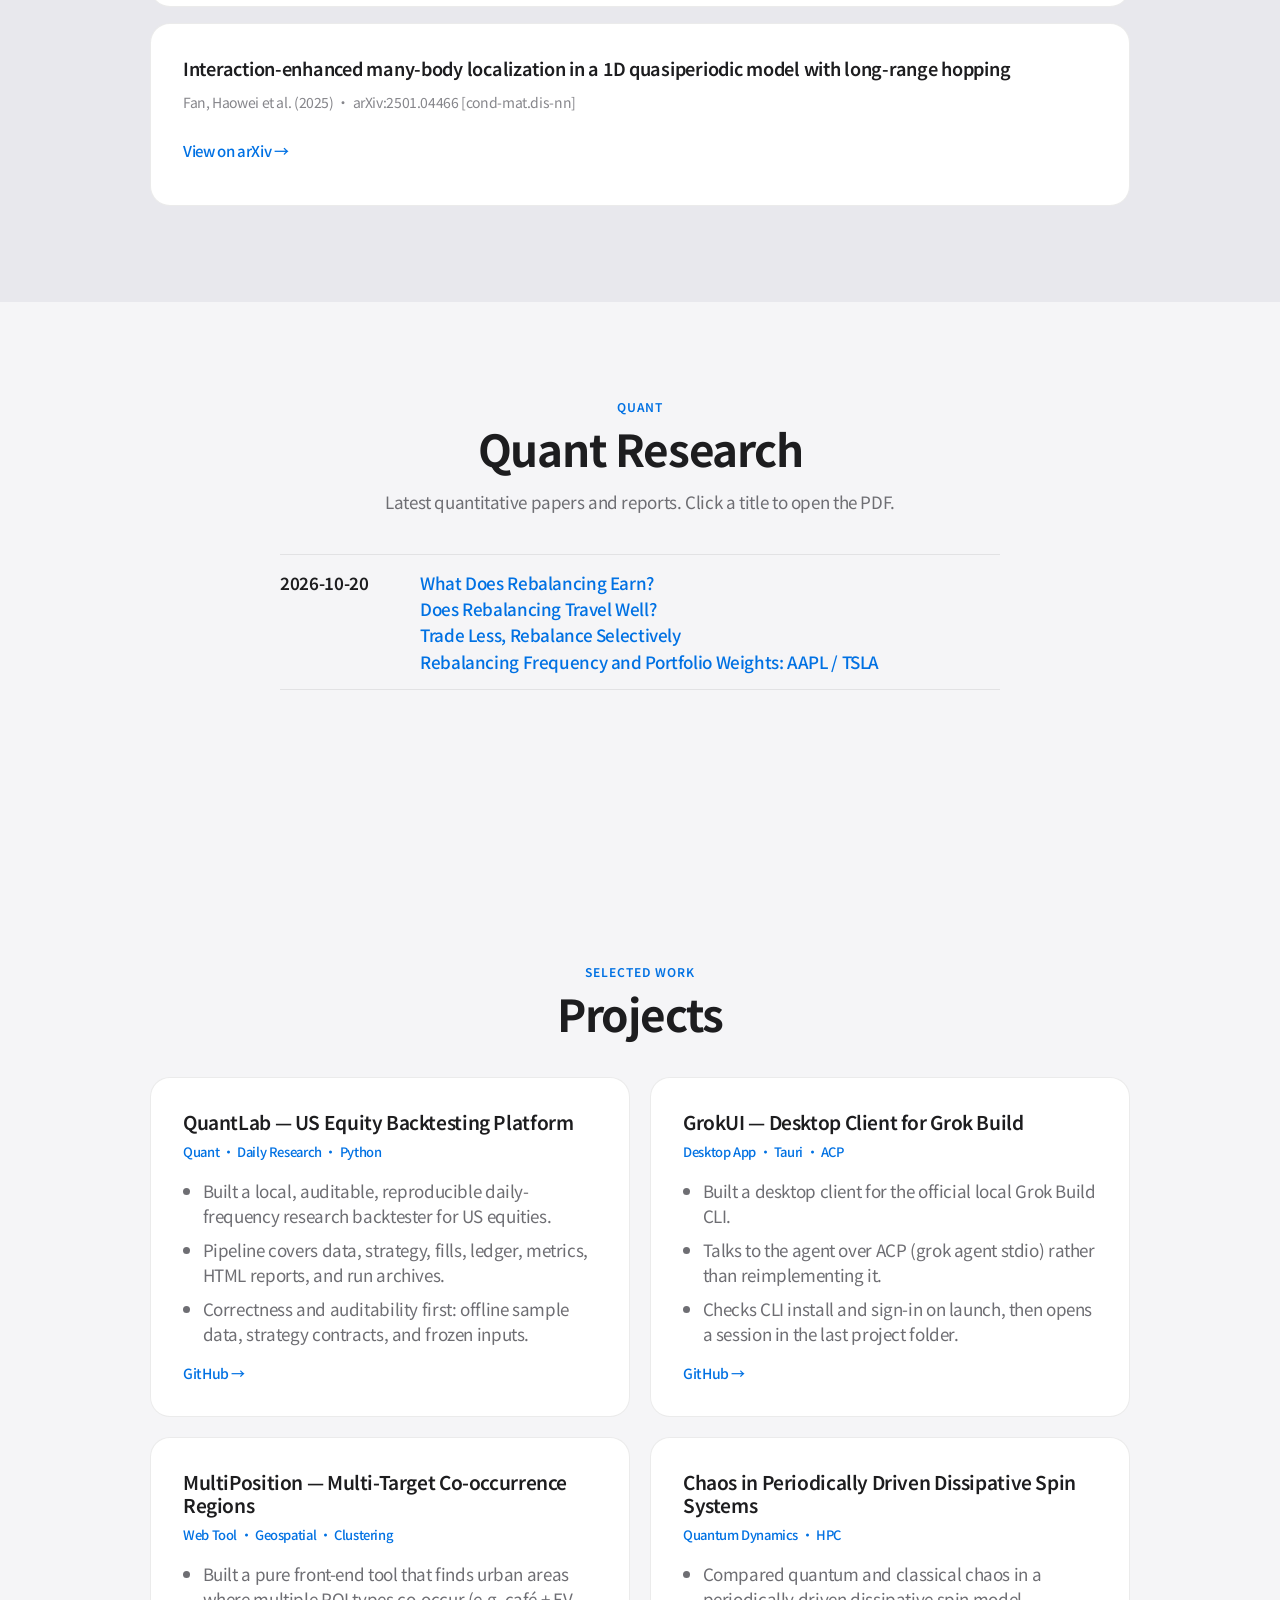
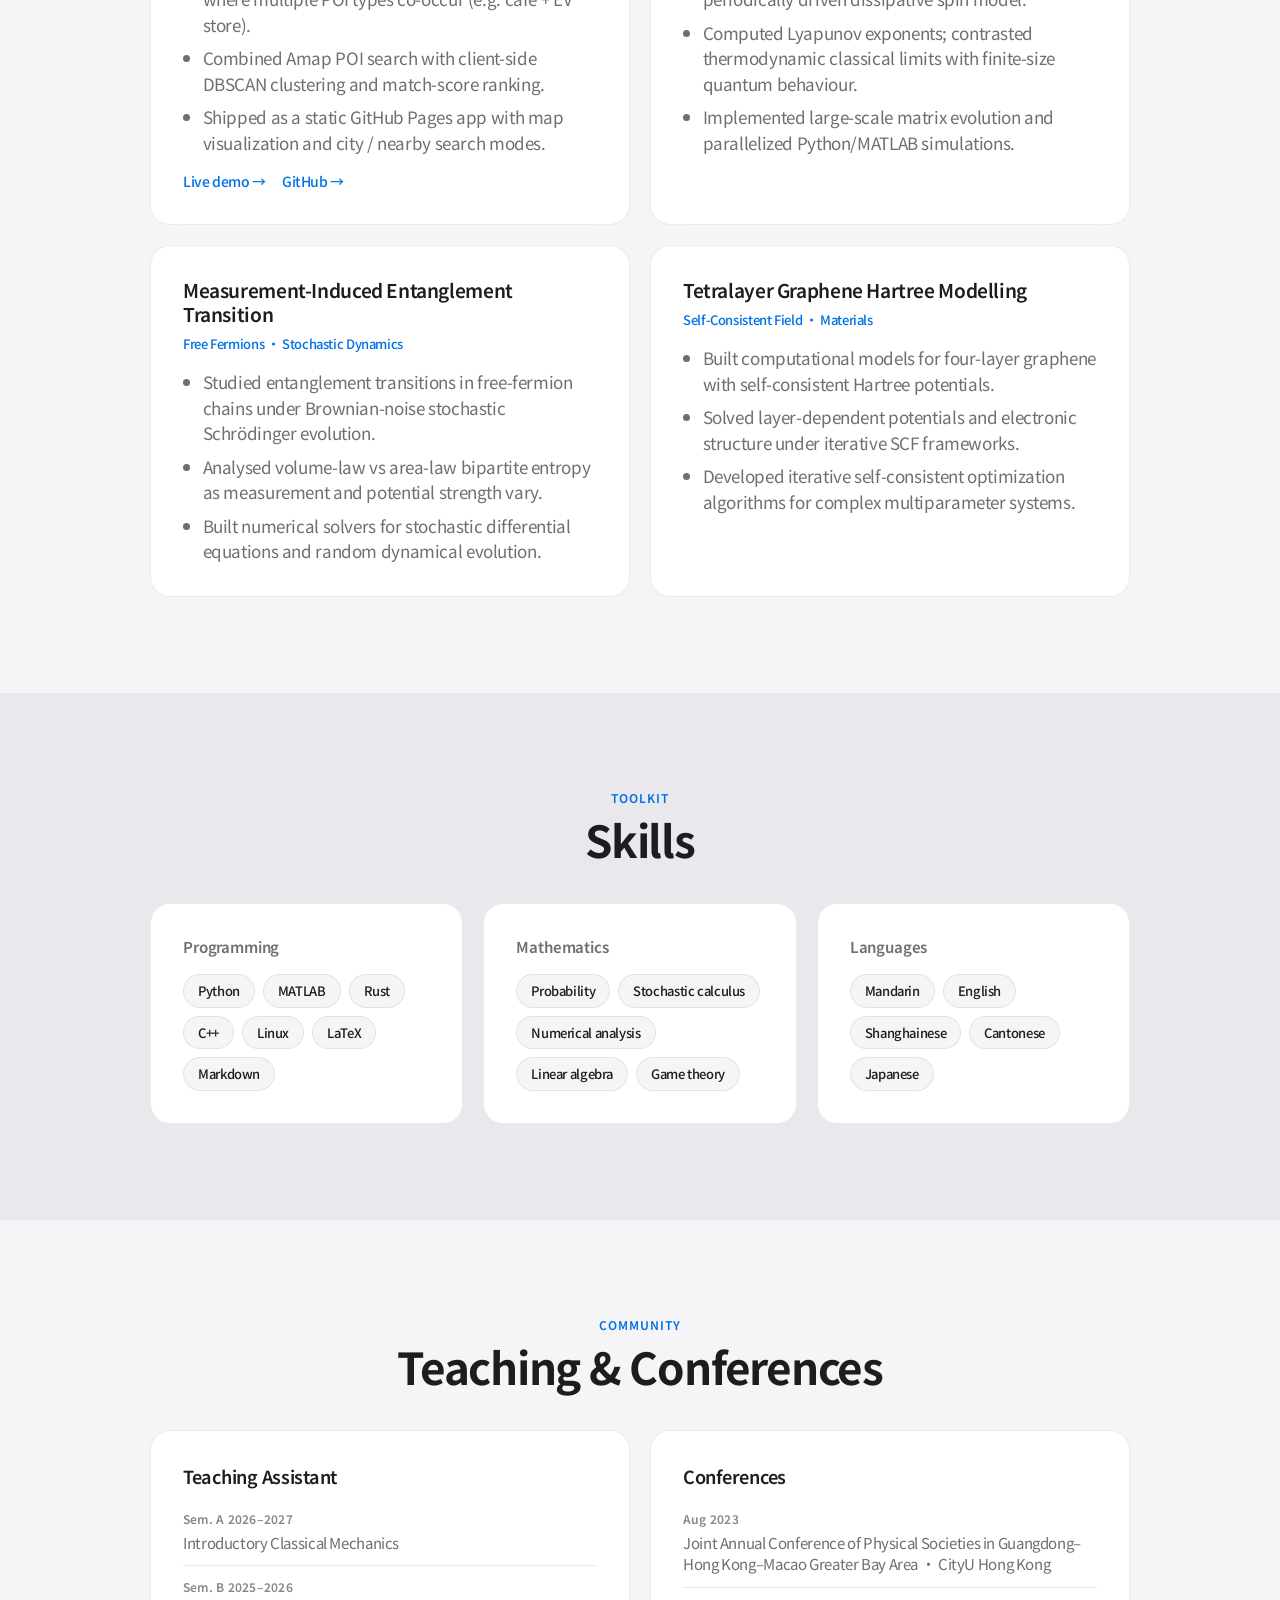
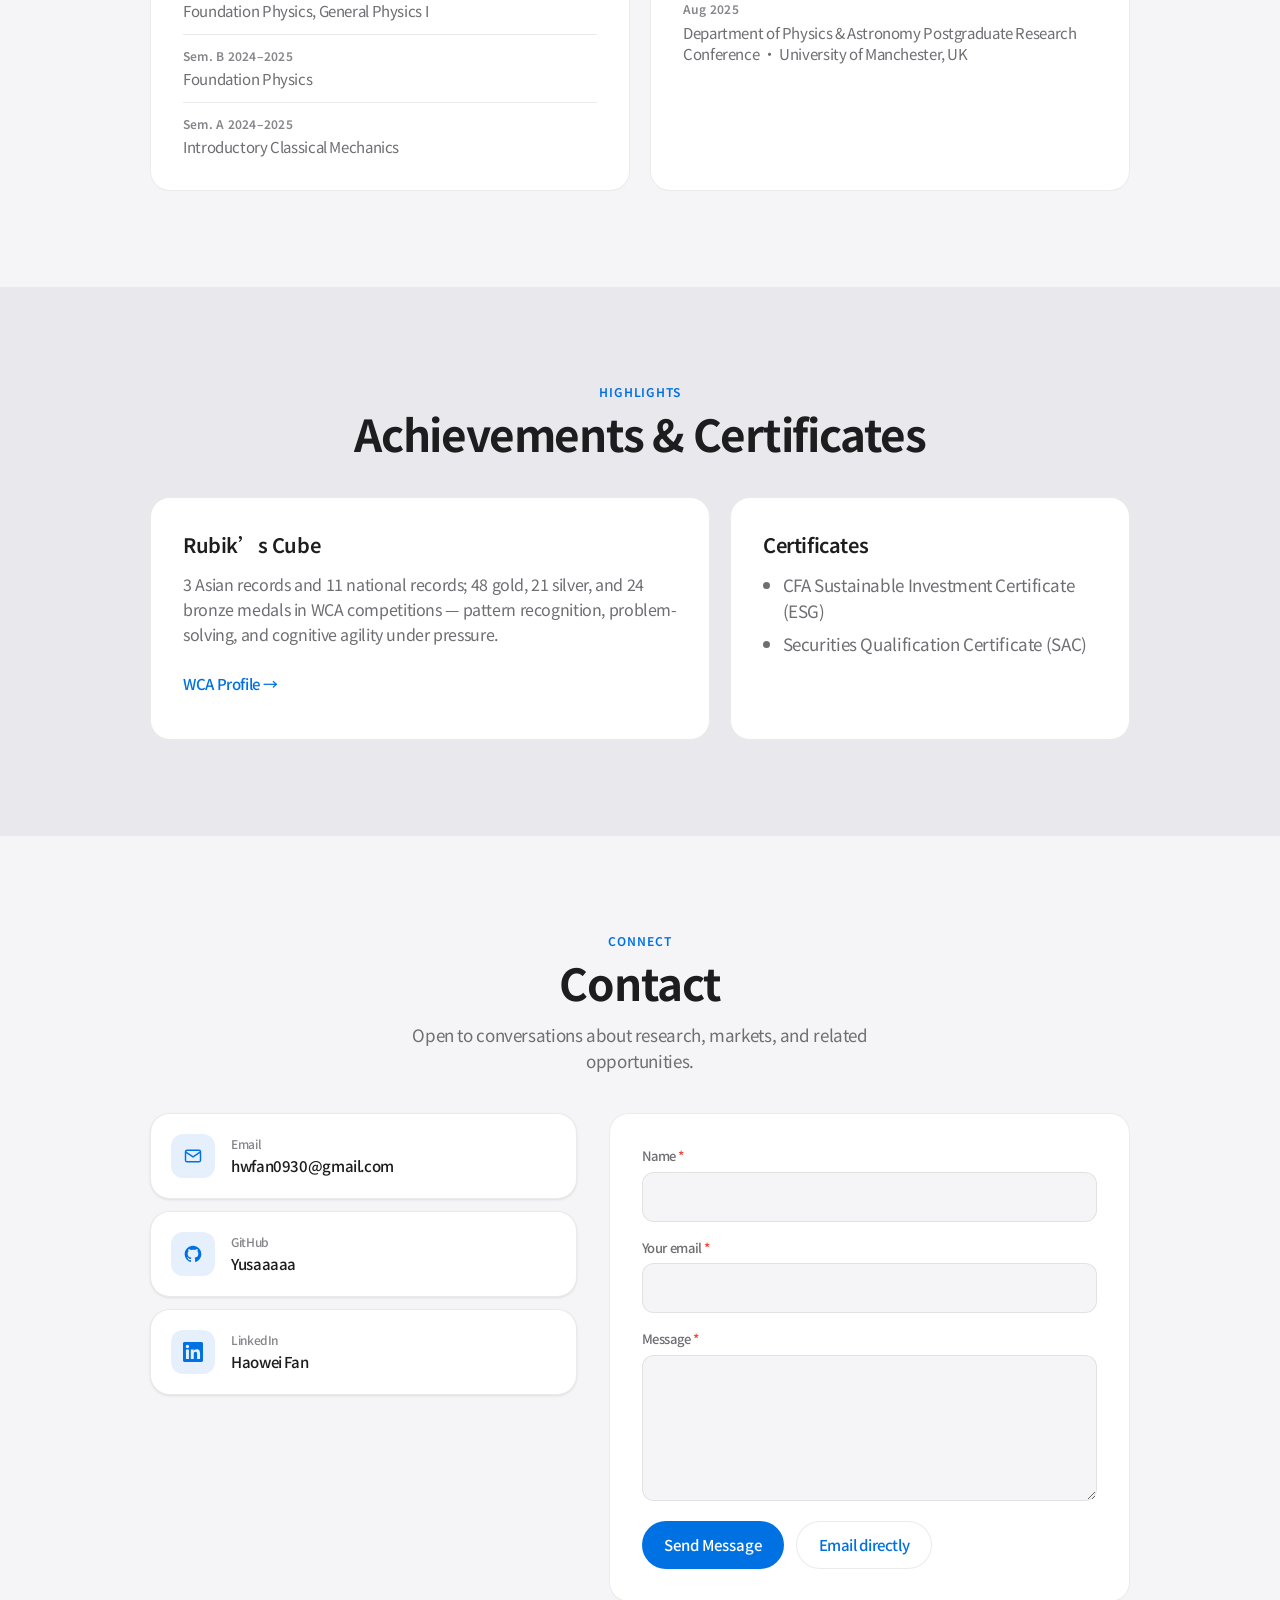
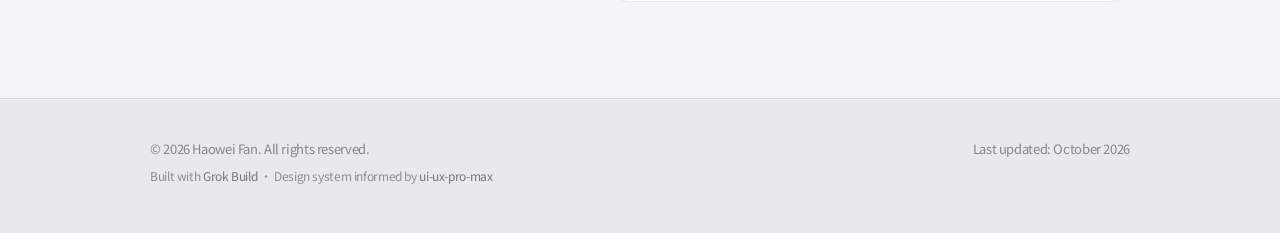
==== commit 47562036: "Use Noto Sans SC for Chinese, matching GS greater-china Windows was font-linking Segoe UI CJK glyphs" ====
--- a/index.html
+++ b/index.html
@@ -11,6 +11,9 @@
   <meta name="theme-color" content="#f5f5f7" media="(prefers-color-scheme: light)" />
   <meta name="theme-color" content="#07090f" media="(prefers-color-scheme: dark)" />
   <title>Haowei Fan · Personal Homepage</title>
+  <link rel="preconnect" href="https://fonts.googleapis.com" />
+  <link rel="preconnect" href="https://fonts.gstatic.com" crossorigin />
+  <link href="https://fonts.googleapis.com/css2?family=Noto+Sans+SC:wght@400;500;600;700&display=swap" rel="stylesheet" />
   <link rel="stylesheet" href="css/styles.css" />
 </head>
 <body>
--- a/css/styles.css
+++ b/css/styles.css
@@ -49,11 +49,16 @@
   --glass-blur: 20px;
   --glass-saturate: 180%;
 
-  /* Type + layout */
-  --font: -apple-system, BlinkMacSystemFont, "SF Pro Text", "SF Pro Display",
-    "Segoe UI", "Helvetica Neue", Helvetica, Arial, "PingFang SC",
-    "Hiragino Sans GB", "Hiragino Kaku Gothic ProN", "Hiragino Sans",
-    "Yu Gothic UI", "Yu Gothic", "Meiryo", "Microsoft YaHei", sans-serif;
+  /* Type + layout
+     Noto Sans SC is the CJK face on Goldman Sachs greater-china pages.
+     Keep it (and local CJK faces) ahead of Segoe UI so Windows does not
+     font-link missing CJK glyphs to SimSun. Google Fonts serves Noto with
+     a CJK unicode-range, so Latin still falls through to the system UI. */
+  --font: "Noto Sans SC", "PingFang SC", "Hiragino Sans GB",
+    "Microsoft YaHei UI", "Microsoft YaHei", "Microsoft JhengHei UI",
+    "Microsoft JhengHei", "Hiragino Sans", "Yu Gothic UI", "Meiryo",
+    -apple-system, BlinkMacSystemFont, "SF Pro Text", "SF Pro Display",
+    "Segoe UI", "Helvetica Neue", Helvetica, Arial, sans-serif;
   --radius: 20px;
   --radius-sm: 12px;
   --radius-lg: 28px;
@@ -209,6 +214,12 @@
   touch-action: manipulation;
 }
 
+html:lang(zh-Hans),
+html:lang(zh-Hant),
+html:lang(ja) {
+  letter-spacing: 0;
+}
+
 img {
   max-width: 100%;
   display: block;
